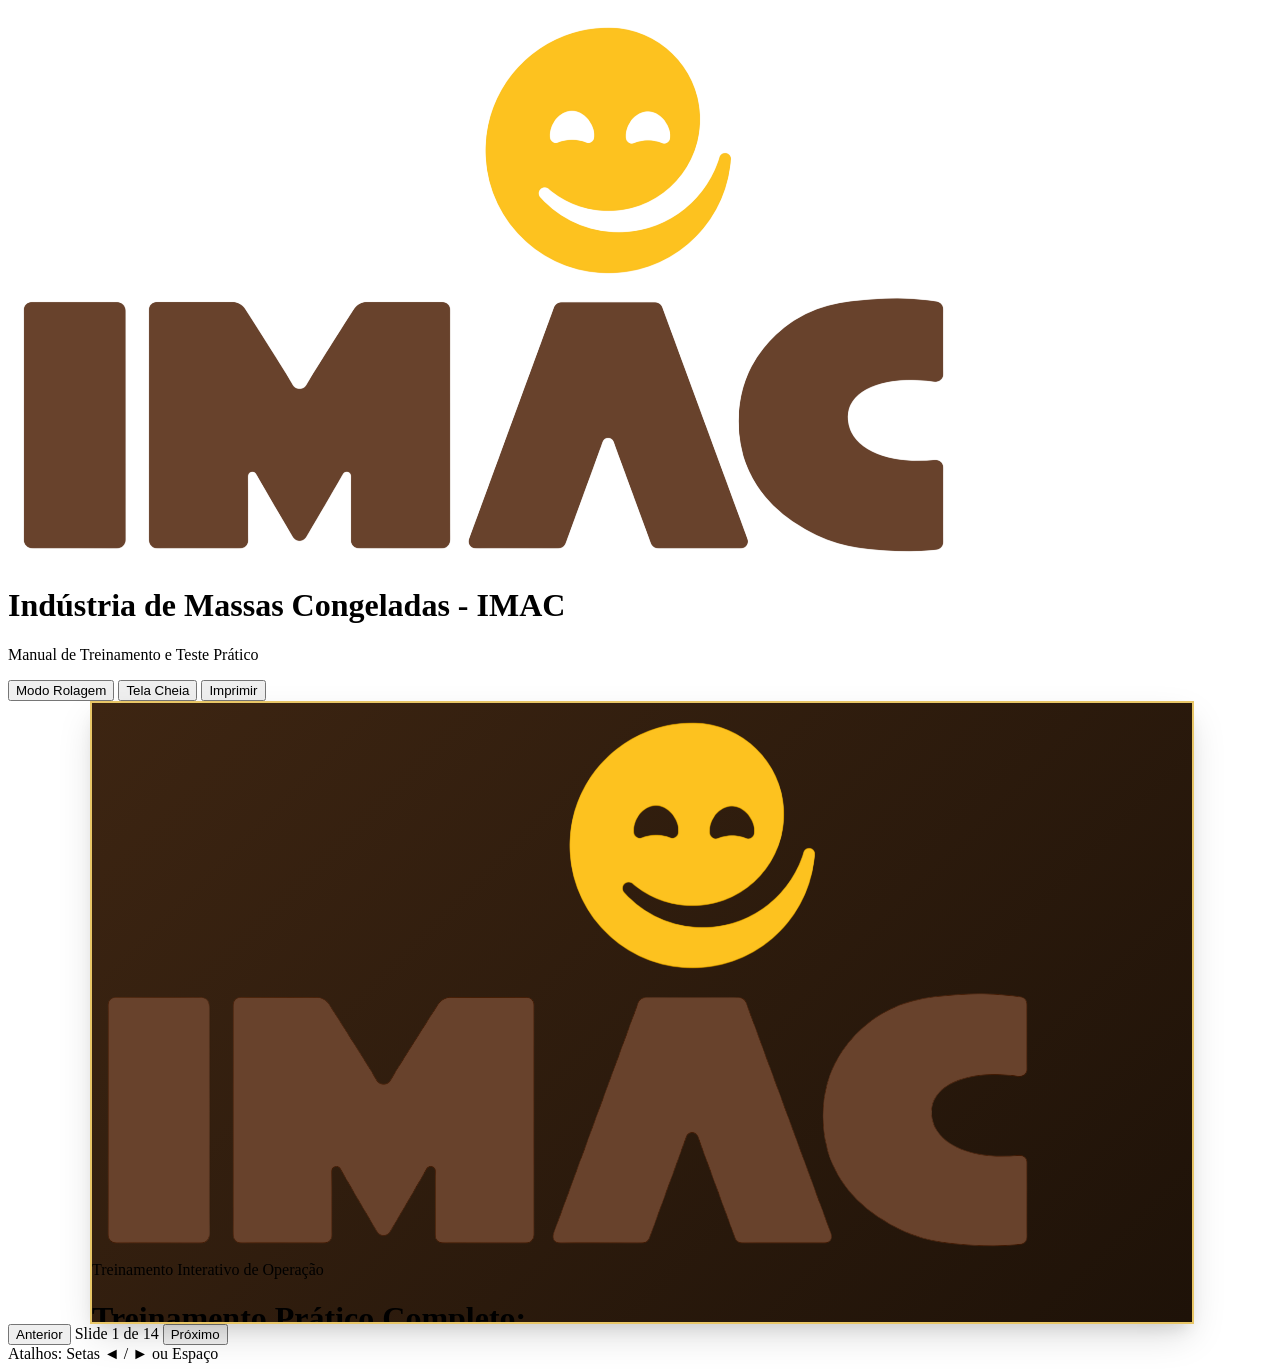
==== index.html @ 205d61b2 "Rename treinamento.html to index.html" ====
<!DOCTYPE html>
<html lang="pt-BR">
<head>
  <meta charset="UTF-8">
  <title>Treinamento do Sistema de Produção - INDÚSTRIA DE MASSAS CONGELADAS</title>
  <!-- Tailwind CSS -->
  <script src="https://cdn.tailwindcss.com"></script>
  <!-- Phosphor Icons -->
  <script src="https://unpkg.com/@phosphor-icons/web"></script>
  <style>
    :root {
      --amarelo: #f5b915;
      --amarelo-claro: #fff3d6;
      --marrom: #6b4423;
      --marrom-claro: #a78355;
    }
    
    @media print {
      body {
        background: white !important;
        color: black !important;
      }
      .no-print {
        display: none !important;
      }
      .slide-page {
        page-break-after: always;
        height: 100vh !important;
        border: none !important;
        box-shadow: none !important;
        margin: 0 !important;
        padding: 1.5rem !important;
        display: flex !important;
      }
    }

    /* Presentation container and slide layout */
    .presentation-container {
      width: 100%;
      max-width: 1100px;
      margin: 0 auto;
      position: relative;
      transition: all 0.3s ease;
    }

    .slide-page {
      width: 100%;
      max-width: 1100px;
      aspect-ratio: 16/9;
      background: white;
      border: 2px solid #e8c667;
      box-shadow: 0 15px 35px -5px rgba(0, 0, 0, 0.15), 0 10px 15px -6px rgba(0, 0, 0, 0.1);
      position: relative;
      overflow: hidden;
      display: flex;
      flex-direction: column;
      justify-content: space-between;
      transition: all 0.2s ease;
    }

    /* Hidden by default in slide mode */
    .slide-mode .slide-page {
      display: none;
    }
    .slide-mode .slide-page.active-slide {
      display: flex;
    }

    /* Fullscreen specifications to fill the entire viewport */
    .presentation-container:fullscreen {
      max-width: 100vw !important;
      width: 100vw !important;
      height: 100vh !important;
      background-color: #111 !important;
      display: flex !important;
      align-items: center !important;
      justify-content: center !important;
    }

    .presentation-container:fullscreen .slide-page {
      max-width: 100vw !important;
      width: 100vw !important;
      height: 100vh !important;
      aspect-ratio: auto !important;
      border: none !important;
      box-shadow: none !important;
      margin: 0 !important;
      padding: 2.5rem !important;
    }

    /* Webkit vendor support for Safari/Chrome */
    .presentation-container:-webkit-full-screen {
      max-width: 100vw !important;
      width: 100vw !important;
      height: 100vh !important;
      background-color: #111 !important;
      display: flex !important;
      align-items: center !important;
      justify-content: center !important;
    }

    .presentation-container:-webkit-full-screen .slide-page {
      max-width: 100vw !important;
      width: 100vw !important;
      height: 100vh !important;
      aspect-ratio: auto !important;
      border: none !important;
      box-shadow: none !important;
      margin: 0 !important;
      padding: 2.5rem !important;
    }

    .legend-indicator {
      display: inline-flex;
      align-items: center;
      justify-content: center;
      width: 22px;
      height: 22px;
      background-color: #dc2626;
      color: white;
      font-weight: 950;
      border-radius: 9999px;
      font-size: 11px;
      box-shadow: 0 2px 4px rgba(0,0,0,0.25);
      border: 1px solid white;
    }
  </style>
</head>
<body class="bg-gray-100 font-sans text-gray-800 pb-24 slide-mode">

  <!-- Print & Presenter Bar (no-print) -->
  <div class="no-print bg-white shadow-md p-4 sticky top-0 z-50 flex justify-between items-center max-w-5xl mx-auto rounded-b-xl mb-6">
    <div class="flex items-center gap-3">
      <img src="logo.png" alt="IMAC Logo" class="h-10">
      <div>
        <h1 class="font-bold text-gray-800">Indústria de Massas Congeladas - IMAC</h1>
        <p class="text-xs text-gray-500">Manual de Treinamento e Teste Prático</p>
      </div>
    </div>
    <div class="flex gap-2">
      <button onclick="toggleModoApresentacao()" id="btn-modo" class="bg-amber-600 hover:bg-amber-700 text-white font-bold py-2 px-4 rounded-lg shadow text-xs flex items-center gap-1.5 transition">
        <i class="ph ph-projector-screen text-lg"></i>
        <span>Modo Rolagem</span>
      </button>
      <button onclick="entrarTelaCheia()" class="bg-stone-800 hover:bg-stone-900 text-white font-bold py-2 px-4 rounded-lg shadow text-xs flex items-center gap-1.5 transition border border-stone-700">
        <i class="ph ph-arrows-out text-lg"></i>
        Tela Cheia
      </button>
      <button onclick="window.print()" class="bg-gray-100 hover:bg-gray-200 text-stone-800 font-bold py-2 px-4 rounded-lg shadow text-xs flex items-center gap-1.5 transition border border-gray-300">
        <i class="ph ph-printer text-lg"></i>
        Imprimir
      </button>
    </div>
  </div>

  <!-- Slides Container -->
  <div class="presentation-container" id="presentation-area">

    <!-- SLIDE 1: CAPA -->
    <div id="slide-1" class="slide-page p-10 bg-stone-900 border-none relative flex flex-col justify-between active-slide" style="background: linear-gradient(135deg, #3d2512 0%, #1e1208 100%);">
      <div class="flex justify-between items-start">
        <img src="logo.png" alt="IMAC Logo" class="h-20 bg-white p-2 rounded-xl">
        <div class="text-right text-amber-500 font-mono text-sm">Treinamento Interativo de Operação</div>
      </div>
      
      <div class="my-auto">
        <div class="h-2 w-24 bg-amber-500 mb-6"></div>
        <h1 class="text-5xl font-black text-white leading-tight">
          Treinamento Prático Completo:<br>
          <span class="text-amber-400">Fluxo Operacional de Produção</span>
        </h1>
        <p class="text-lg text-gray-300 mt-4 max-w-2xl font-light">
          Treinamento operacional com simulação prática de apontamentos, controle de túnel de congelamento helicoidal, fechamento de produção com perdas e pé de massa, acompanhamento de timeline da embaladora e conferência de desvio de rendimento de pesagem nas câmaras frias.
        </p>
      </div>

      <div class="flex justify-between items-center border-t border-stone-800 pt-6">
        <span class="text-gray-400 text-sm">INDÚSTRIA DE MASSAS CONGELADAS - IMAC | JAN GABRIEL - ANALISTA DA QUALIDADE</span>
        <span class="bg-amber-500 text-stone-900 font-bold px-3 py-1 rounded text-xs">SLIDE 1</span>
      </div>
    </div>


    <!-- SLIDE 2: TELA DE LOGIN & PERFIS -->
    <div id="slide-2" class="slide-page p-8">
      <div class="flex justify-between items-center border-b border-gray-200 pb-3 mb-4">
        <div class="flex items-center gap-2">
          <i class="ph ph-shield-check text-2xl text-amber-600"></i>
          <h2 class="font-bold text-xl text-gray-800">Acesso ao Sistema e Perfis Específicos</h2>
        </div>
        <img src="logo.png" alt="Logo" class="h-8">
      </div>

      <div class="grid grid-cols-5 gap-6 items-center my-auto">
        <!-- Simulated Login Screen -->
        <div class="col-span-3 bg-gray-50 p-6 rounded-xl border border-gray-200 relative my-auto shadow-inner">
          <div class="bg-white p-5 rounded-xl border border-gray-200 shadow-md max-w-sm mx-auto space-y-4">
            <div class="text-center border-b pb-2">
              <i class="ph ph-user-circle text-5xl text-amber-600 mb-1"></i>
              <h4 class="font-bold text-stone-800">Acesso ao Sistema IMAC</h4>
            </div>
            
            <div class="grid grid-cols-2 gap-2 text-[11px]">
              <button onclick="selecionarPerfil('Líder', 'Acesso completo de programação, perdas, sobras, pé de massa e observações.')" class="p-2 border rounded hover:border-amber-500 font-bold text-left bg-gray-50">Líder (PCP)</button>
              <button onclick="selecionarPerfil('Produção', 'Masseiros apontam batidas e início/término do túnel helicoidal.')" class="p-2 border rounded hover:border-amber-500 font-bold text-left bg-gray-50">Produção (Masseira)</button>
              <button onclick="selecionarPerfil('Embaladora', 'Acompanha a timeline do túnel helicoidal e identifica lotes das caixas.')" class="p-2 border rounded hover:border-amber-500 font-bold text-left bg-gray-50">Embaladora</button>
              <button onclick="selecionarPerfil('Expedição', 'Registra pesagens individuais de patinhas e valida com PCP.')" class="p-2 border rounded hover:border-amber-500 font-bold text-left bg-gray-50">Expedição</button>
            </div>
            
            <div class="text-xs bg-amber-50 p-3 rounded-lg border border-amber-200">
              <div class="font-bold text-amber-900">Perfil Ativo: <span id="login-perfil-nome">Líder</span></div>
              <div class="text-amber-800 mt-1" id="login-perfil-desc">Acesso completo de programação, perdas, sobras, pé de massa e observações.</div>
            </div>
          </div>
        </div>

        <div class="col-span-2 space-y-4 font-sans">
          <div class="bg-amber-50 border-l-4 border-amber-500 p-4 rounded-r-lg">
            <h4 class="font-bold text-amber-900 text-sm">Controle de Segurança</h4>
            <p class="text-xs text-amber-800 mt-1 leading-relaxed">
              Cada colaborador acessa a sua função correspondente. Lembre-se: o número da OP gerado pelo PCP segue com a produção até a consolidação de estoque.
            </p>
          </div>
        </div>
      </div>

      <div class="flex justify-between items-center border-t border-gray-100 pt-3 mt-4">
        <span class="text-gray-400 text-sm">INDÚSTRIA DE MASSAS CONGELADAS - IMAC | JAN GABRIEL - ANALISTA DA QUALIDADE</span>
        <span class="bg-amber-500 text-stone-900 font-bold px-3 py-1 rounded text-xs">SLIDE 2</span>
      </div>
    </div>


    <!-- SLIDE 3: FLUXOGRAMA DE ETAPAS -->
    <div id="slide-3" class="slide-page p-8">
      <div class="flex justify-between items-center border-b border-gray-200 pb-3 mb-4">
        <div class="flex items-center gap-2">
          <i class="ph ph-git-fork text-2xl text-amber-600"></i>
          <h2 class="font-bold text-xl text-gray-800">Fluxograma de Informações e Etapas de Produção</h2>
        </div>
        <img src="logo.png" alt="Logo" class="h-8">
      </div>
      
      <div class="grid grid-cols-6 gap-2 my-auto text-center items-stretch font-sans">
        <!-- PCP -->
        <div class="bg-gray-50 border border-gray-300 rounded-xl p-2 flex flex-col justify-between shadow-sm">
          <div>
            <div class="text-[9px] font-black text-gray-500 uppercase mb-1">PCP</div>
            <div class="w-8 h-8 bg-gray-200 rounded-full flex items-center justify-center mx-auto text-gray-700 text-lg mb-1">
              <i class="ph ph-desktop"></i>
            </div>
            <div class="font-bold text-xs text-stone-800">1. Criar OPs</div>
          </div>
          <p class="text-[10px] text-stone-500 mt-1 leading-tight">O PCP cria as ordens de produção no Winthor.</p>
        </div>

        <!-- Líder Programação -->
        <div class="bg-amber-50 border border-amber-300 rounded-xl p-2 flex flex-col justify-between shadow-sm">
          <div>
            <div class="text-[9px] font-black text-amber-800 uppercase mb-1">Líder</div>
            <div class="w-8 h-8 bg-amber-100 rounded-full flex items-center justify-center mx-auto text-amber-700 text-lg mb-1">
              <i class="ph ph-notebook"></i>
            </div>
            <div class="font-bold text-xs text-stone-800">2. Programar</div>
          </div>
          <p class="text-[10px] text-stone-600 mt-1 leading-tight">Importa as OPs no tablet e confirma a programação.</p>
        </div>

        <!-- Masseiros -->
        <div class="bg-amber-50 border border-amber-300 rounded-xl p-2 flex flex-col justify-between shadow-sm">
          <div>
            <div class="text-[9px] font-black text-amber-800 uppercase mb-1">Masseiro</div>
            <div class="w-8 h-8 bg-amber-100 rounded-full flex items-center justify-center mx-auto text-amber-700 text-lg mb-1">
              <i class="ph ph-users-three"></i>
            </div>
            <div class="font-bold text-xs text-stone-800">3. Masseira / Túnel</div>
          </div>
          <p class="text-[10px] text-stone-600 mt-1 leading-tight">Lança batidas. Registra entrada/término no túnel de congelamento helicoidal.</p>
        </div>

        <!-- Parada de Emergência & Fechamento Líder -->
        <div class="bg-amber-50 border border-amber-300 rounded-xl p-2 flex flex-col justify-between shadow-sm">
          <div>
            <div class="text-[9px] font-black text-amber-800 uppercase mb-1">Líder</div>
            <div class="w-8 h-8 bg-amber-100 rounded-full flex items-center justify-center mx-auto text-amber-700 text-lg mb-1">
              <i class="ph ph-check-square"></i>
            </div>
            <div class="font-bold text-xs text-stone-800">4. Fechamento</div>
          </div>
          <p class="text-[10px] text-stone-600 mt-1 leading-tight">Registra perdas de produção, sobras, pé de massa e observações.</p>
        </div>

        <!-- Embaladora -->
        <div class="bg-amber-50 border border-amber-300 rounded-xl p-2 flex flex-col justify-between shadow-sm">
          <div>
            <div class="text-[9px] font-black text-amber-800 uppercase mb-1">Embaladora</div>
            <div class="w-8 h-8 bg-amber-100 rounded-full flex items-center justify-center mx-auto text-amber-700 text-lg mb-1">
              <i class="ph ph-package"></i>
            </div>
            <div class="font-bold text-xs text-stone-800">5. Embalar</div>
          </div>
          <p class="text-[10px] text-stone-600 mt-1 leading-tight">Acompanha queda na timeline e empacota caixas em patinhas.</p>
        </div>

        <!-- Expedição -->
        <div class="bg-amber-50 border border-amber-300 rounded-xl p-2 flex flex-col justify-between shadow-sm">
          <div>
            <div class="text-[9px] font-black text-amber-800 uppercase mb-1">Expedição</div>
            <div class="w-8 h-8 bg-amber-100 rounded-full flex items-center justify-center mx-auto text-amber-700 text-lg mb-1">
              <i class="ph ph-scales"></i>
            </div>
            <div class="font-bold text-xs text-stone-800">6. Pesagem</div>
          </div>
          <p class="text-[10px] text-stone-600 mt-1 leading-tight">Registra a lista de pesagens, confere divergência e envia ao estoque.</p>
        </div>
      </div>

      <div class="flex justify-between items-center border-t border-gray-100 pt-3 mt-4">
        <span class="text-gray-400 text-sm">INDÚSTRIA DE MASSAS CONGELADAS - IMAC | JAN GABRIEL - ANALISTA DA QUALIDADE</span>
        <span class="bg-amber-500 text-stone-900 font-bold px-2 py-0.5 rounded text-[10px]">SLIDE 3</span>
      </div>
    </div>


    <!-- SLIDE 4: MASSEIRO - APONTAMENTO -->
    <div id="slide-4" class="slide-page p-8">
      <div class="flex justify-between items-center border-b border-gray-200 pb-3 mb-4">
        <div class="flex items-center gap-2">
          <i class="ph ph-users-three text-2xl text-amber-600"></i>
          <h2 class="font-bold text-xl text-gray-800">Masseiro - Apontamento de Batidas</h2>
        </div>
        <img src="logo.png" alt="Logo" class="h-8">
      </div>

      <div class="grid grid-cols-5 gap-6 items-center my-auto">
        <div class="col-span-3 bg-gray-50 p-6 rounded-xl border border-gray-200 relative my-auto shadow-inner">
          <div class="bg-white p-5 rounded-xl border border-gray-200 shadow-sm space-y-4">
            <div class="flex justify-between items-center">
              <div>
                <span class="font-black text-2xl text-stone-800 font-sans" id="s4-prod-nome">PAO FRANCES</span>
                <div class="text-xs text-gray-400 mt-1">OP: <span id="s4-op-num">63121</span></div>
              </div>
              <span class="bg-amber-50 text-amber-800 text-xs px-3 py-1 rounded-full font-bold">Masseira 1</span>
            </div>
            
            <div class="flex items-center justify-between gap-4">
              <div class="flex-1">
                <div class="font-black text-stone-800 text-3xl">
                  <span id="s4-feitos">3</span> <span class="text-gray-400 text-lg">/ 10 receitas</span>
                </div>
                <div class="w-full bg-gray-200 h-4 rounded-full mt-2 overflow-hidden">
                  <div id="s4-progresso" class="bg-amber-500 h-full transition-all duration-300" style="width: 30%;"></div>
                </div>
              </div>
              
              <div class="flex gap-2">
                <button onclick="ajustarBatida(-1)" class="w-14 h-14 bg-red-50 hover:bg-red-100 text-red-600 border border-red-200 font-black rounded-xl text-xl flex items-center justify-center relative">
                  −1 <span class="absolute -top-3 -right-3 legend-indicator">②</span>
                </button>
                <button onclick="ajustarBatida(1)" class="w-14 h-14 bg-amber-500 hover:bg-amber-600 text-white font-black rounded-xl text-xl flex items-center justify-center relative">
                  +1 <span class="absolute -top-3 -right-3 legend-indicator">①</span>
                </button>
              </div>
            </div>
          </div>
        </div>

        <!-- Legend -->
        <div class="col-span-2 bg-white border border-gray-200 rounded-xl p-4 shadow-sm space-y-3">
          <h4 class="font-black text-sm text-stone-800 uppercase tracking-wide border-b pb-1.5 flex items-center gap-1.5">
            <i class="ph ph-list-numbers text-amber-500"></i> Apontamento de Masseira
          </h4>
          <div class="space-y-2 text-xs">
            <div class="flex gap-2 items-start">
              <span class="legend-indicator flex-shrink-0">①</span>
              <div><b>Lançar Batida (+1):</b> Registra uma receita de pão batida no freezer. Isso atualiza a velocidade média na TV do monitoramento.</div>
            </div>
            <div class="flex gap-2 items-start">
              <span class="legend-indicator flex-shrink-0">②</span>
              <div><b>Desfazer (-1):</b> Use para deduzir uma batida em caso de clique errado.</div>
            </div>
          </div>
        </div>
      </div>

      <div class="flex justify-between items-center border-t border-gray-100 pt-3 mt-4">
        <span class="text-gray-400 text-sm">INDÚSTRIA DE MASSAS CONGELADAS - IMAC | JAN GABRIEL - ANALISTA DA QUALIDADE</span>
        <span class="bg-amber-500 text-stone-900 font-bold px-2 py-0.5 rounded text-[10px]">SLIDE 4</span>
      </div>
    </div>


    <!-- SLIDE 5: MASSEIRO - TÚNEL INÍCIO -->
    <div id="slide-5" class="slide-page p-8">
      <div class="flex justify-between items-center border-b border-gray-200 pb-3 mb-4">
        <div class="flex items-center gap-2">
          <i class="ph ph-wind text-2xl text-amber-600"></i>
          <h2 class="font-bold text-xl text-gray-800">Masseiro - Registrar Entrada no túnel de congelamento helicoidal</h2>
        </div>
        <img src="logo.png" alt="Logo" class="h-8">
      </div>

      <div class="grid grid-cols-5 gap-6 items-center my-auto">
        <div class="col-span-3 bg-gray-50 p-6 rounded-xl border border-gray-200 relative my-auto shadow-inner">
          <div class="bg-white p-5 rounded-xl border border-gray-200 shadow-sm space-y-4">
            <div class="flex justify-between items-center border-b pb-2">
              <span class="font-black text-stone-900 text-lg">PAO FRANCES</span>
              <span class="bg-blue-100 text-blue-800 text-[10px] px-2.5 py-1 rounded font-black tracking-wider uppercase">PRODUÇÃO INICIADA</span>
            </div>

            <div class="grid grid-cols-2 gap-4 text-sm">
              <div>
                <label class="block text-gray-500 font-bold mb-1">Horário de Entrada <span class="legend-indicator">①</span></label>
                <input type="time" id="s5-hora-entrada" onchange="atualizarHoraEntrada(this.value)" class="w-full p-2 border border-amber-400 bg-amber-50 rounded font-bold text-stone-800" value="18:30">
              </div>
              <div>
                <label class="block text-gray-500 font-bold mb-1">Horário de Término</label>
                <input type="text" class="w-full p-2 border rounded bg-gray-100 text-gray-400 font-medium italic" value="Aguardando..." readonly>
              </div>
            </div>

            <button onclick="mostrarNotificacao('Início no túnel registrado!')" class="w-full bg-blue-600 hover:bg-blue-700 text-white font-bold py-3 rounded-lg text-sm transition-colors shadow">
              Registrar Início no Túnel
            </button>
          </div>
        </div>

        <!-- Legend -->
        <div class="col-span-2 bg-white border border-gray-200 rounded-xl p-4 shadow-sm space-y-3">
          <h4 class="font-black text-sm text-stone-800 uppercase tracking-wide border-b pb-1.5 flex items-center gap-1.5">
            <i class="ph ph-wind text-amber-500"></i> Entrada no Túnel
          </h4>
          <div class="space-y-2 text-xs">
            <div class="flex gap-2 items-start">
              <span class="legend-indicator flex-shrink-0">①</span>
              <div><b>Horário de Entrada:</b> O masseiro preenche e lança assim que o pão entra no túnel de congelamento helicoidal. Término fica pendente.</div>
            </div>
          </div>
        </div>
      </div>

      <div class="flex justify-between items-center border-t border-gray-100 pt-3 mt-4">
        <span class="text-gray-400 text-sm">INDÚSTRIA DE MASSAS CONGELADAS - IMAC | JAN GABRIEL - ANALISTA DA QUALIDADE</span>
        <span class="bg-amber-500 text-stone-900 font-bold px-2 py-0.5 rounded text-[10px]">SLIDE 5</span>
      </div>
    </div>


    <!-- SLIDE 6: MASSEIRO - TÚNEL TÉRMINO -->
    <div id="slide-6" class="slide-page p-8">
      <div class="flex justify-between items-center border-b border-gray-200 pb-3 mb-4">
        <div class="flex items-center gap-2">
          <i class="ph ph-wind text-2xl text-amber-600"></i>
          <h2 class="font-bold text-xl text-gray-800">Masseiro - Registrar Término no túnel de congelamento helicoidal</h2>
        </div>
        <img src="logo.png" alt="Logo" class="h-8">
      </div>

      <div class="grid grid-cols-5 gap-6 items-center my-auto">
        <div class="col-span-3 bg-gray-50 p-6 rounded-xl border border-gray-200 relative my-auto shadow-inner">
          <div class="bg-white p-5 rounded-xl border border-gray-200 shadow-sm space-y-4">
            <div class="flex justify-between items-center border-b pb-2">
              <span class="font-black text-stone-900 text-lg">PAO FRANCES</span>
              <span class="bg-green-100 text-green-800 text-[10px] px-2.5 py-1 rounded font-black tracking-wider uppercase">PRODUÇÃO CONCLUÍDA</span>
            </div>

            <div class="grid grid-cols-2 gap-4 text-sm">
              <div class="opacity-60">
                <label class="block text-gray-500 font-bold mb-1">Horário de Entrada</label>
                <input type="time" id="s6-hora-entrada" class="w-full p-2 border rounded bg-gray-100" value="18:30" readonly>
              </div>
              <div>
                <label class="block text-gray-500 font-bold mb-1">Horário de Término <span class="legend-indicator">①</span></label>
                <input type="time" id="s6-hora-termino" onchange="atualizarHoraTermino(this.value)" class="w-full p-2 border border-amber-400 bg-amber-50 rounded font-bold text-stone-800" value="19:05">
              </div>
            </div>

            <button onclick="mostrarNotificacao('Carga finalizada no túnel!')" class="w-full bg-green-600 hover:bg-green-700 text-white font-bold py-3 rounded-lg text-sm transition-colors shadow">
              Confirmar Término no Túnel
            </button>
          </div>
        </div>

        <!-- Legend -->
        <div class="col-span-2 bg-white border border-gray-200 rounded-xl p-4 shadow-sm space-y-3">
          <h4 class="font-black text-sm text-stone-800 uppercase tracking-wide border-b pb-1.5 flex items-center gap-1.5">
            <i class="ph ph-wind text-amber-500"></i> Término de Carga
          </h4>
          <div class="space-y-2 text-xs">
            <div class="flex gap-2 items-start">
              <span class="legend-indicator flex-shrink-0">①</span>
              <div><b>Horário de Término:</b> O masseiro acessa e registra o término de entrada assim que o último pão daquele lote entra no túnel de congelamento helicoidal.</div>
            </div>
          </div>
        </div>
      </div>

      <div class="flex justify-between items-center border-t border-gray-100 pt-3 mt-4">
        <span class="text-gray-400 text-sm">INDÚSTRIA DE MASSAS CONGELADAS - IMAC | JAN GABRIEL - ANALISTA DA QUALIDADE</span>
        <span class="bg-amber-500 text-stone-900 font-bold px-2 py-0.5 rounded text-[10px]">SLIDE 6</span>
      </div>
    </div>


    <!-- SLIDE 7: PARADA DE EMERGÊNCIA -->
    <div id="slide-7" class="slide-page p-8">
      <div class="flex justify-between items-center border-b border-gray-200 pb-3 mb-4">
        <div class="flex items-center gap-2">
          <i class="ph ph-warning-circle text-2xl text-amber-600"></i>
          <h2 class="font-bold text-xl text-gray-800">Controle de Parada de Emergência da Fábrica</h2>
        </div>
        <img src="logo.png" alt="Logo" class="h-8">
      </div>

      <div class="grid grid-cols-5 gap-6 items-center my-auto">
        <div class="col-span-3 bg-gray-50 p-6 rounded-xl border border-gray-200 relative my-auto shadow-inner">
          <div class="bg-white p-5 rounded-xl border border-gray-200 shadow-sm space-y-4">
            <button id="s12-btn-parada" onclick="alternarParadaSlide12()" class="w-full bg-red-100 hover:bg-red-200 text-red-800 border-2 border-red-500 font-black py-4 rounded-xl text-lg flex items-center justify-center gap-2 transition-colors relative">
              🚨 ACIONAR PARADA DE EMERGÊNCIA <span class="absolute -top-3 -right-3 legend-indicator">①</span>
            </button>
            <div class="text-xs p-3 rounded-lg border bg-gray-50 text-gray-600" id="s12-status-parada">
              <b>Status da Linha:</b> Produzindo normalmente.
            </div>
          </div>
        </div>

        <!-- Legend -->
        <div class="col-span-2 bg-white border border-gray-200 rounded-xl p-4 shadow-sm space-y-3">
          <h4 class="font-black text-sm text-stone-800 uppercase tracking-wide border-b pb-1.5 flex items-center gap-1.5">
            <i class="ph ph-warning text-amber-500"></i> Parada de Emergência
          </h4>
          <div class="space-y-2 text-xs">
            <div class="flex gap-2 items-start">
              <span class="legend-indicator flex-shrink-0">①</span>
              <div><b>Apenas pausa o tempo:</b> O acionamento da parada de emergência serve apenas para congelar e pausar o cronômetro do tempo ativo de produção daquele lote no banco de dados.</div>
            </div>
          </div>
        </div>
      </div>

      <div class="flex justify-between items-center border-t border-gray-100 pt-3 mt-4">
        <span class="text-gray-400 text-sm">INDÚSTRIA DE MASSAS CONGELADAS - IMAC | JAN GABRIEL - ANALISTA DA QUALIDADE</span>
        <span class="bg-amber-500 text-stone-900 font-bold px-2 py-0.5 rounded text-[10px]">SLIDE 7</span>
      </div>
    </div>


    <!-- SLIDE 8: LÍDER - FECHAMENTO DE TURNO -->
    <div id="slide-8" class="slide-page p-8">
      <div class="flex justify-between items-center border-b border-gray-200 pb-3 mb-4">
        <div class="flex items-center gap-2">
          <i class="ph ph-check-square-offset text-2xl text-amber-600"></i>
          <h2 class="font-bold text-xl text-gray-800">Fechamento do Líder - Perdas, Pé de Massa e Observações</h2>
        </div>
        <img src="logo.png" alt="Logo" class="h-8">
      </div>

      <div class="grid grid-cols-5 gap-6 items-center my-auto">
        <div class="col-span-3 bg-gray-50 p-4 rounded-xl border border-gray-200 relative my-auto shadow-inner">
          <div class="bg-white p-4 rounded-xl border border-gray-200 shadow-sm space-y-3 text-xs">
            <div class="flex justify-between items-center border-b pb-2">
              <span class="font-black text-stone-800">1. PAO FRANCES</span>
              <span class="text-stone-500 font-bold">Meta: 10 · Feitos: <span id="s8-feitos-val">3</span></span>
            </div>
            
            <div class="space-y-2">
              <div class="flex justify-between items-center bg-gray-50 p-2 rounded border">
                <span>Massa perdida (produção)</span>
                <input type="number" id="s7-perda-prod" onchange="atualizarPerdaProd(this.value)" class="w-20 p-1 border rounded text-right font-black" value="1.50">
              </div>
              
              <div class="flex justify-between items-center bg-gray-50 p-2 rounded border">
                <span>Pé de massa utilizado</span>
                <input type="number" id="s7-pe-massa" onchange="atualizarPeMassa(this.value)" class="w-20 p-1 border rounded text-right font-black" value="5.00">
              </div>

              <!-- Observações Mockup -->
              <div>
                <label class="block text-gray-500 font-bold mb-1">Observações do Turno <span class="legend-indicator">①</span></label>
                <textarea id="s7-obs" onchange="atualizarObs(this.value)" class="w-full p-2 border border-amber-400 bg-amber-50 rounded text-stone-800 font-medium" rows="2" placeholder="Observações de desvio, sobras de massa..."></textarea>
              </div>
            </div>
          </div>
        </div>

        <!-- Legend -->
        <div class="col-span-2 bg-white border border-gray-200 rounded-xl p-4 shadow-sm space-y-3">
          <h4 class="font-black text-sm text-stone-800 uppercase tracking-wide border-b pb-1.5 flex items-center gap-1.5">
            <i class="ph ph-check-square text-amber-500"></i> Consolidação de Turno
          </h4>
          <div class="space-y-2 text-xs">
            <div class="flex gap-2 items-start">
              <span class="legend-indicator flex-shrink-0">①</span>
              <div><b>Observações:</b> Campo de texto livre para o líder apontar eventos anormais ou justificativas sobre desvios de rendimento. A perda da embalagem foi removida pois o fechamento ocorre antes da queda na esteira.</div>
            </div>
          </div>
        </div>
      </div>

      <div class="flex justify-between items-center border-t border-gray-100 pt-3 mt-4">
        <span class="text-gray-400 text-sm">INDÚSTRIA DE MASSAS CONGELADAS - IMAC | JAN GABRIEL - ANALISTA DA QUALIDADE</span>
        <span class="bg-amber-500 text-stone-900 font-bold px-2 py-0.5 rounded text-[10px]">SLIDE 8</span>
      </div>
    </div>


    <!-- SLIDE 9: TELA DA EMBALADORA -->
    <div id="slide-9" class="slide-page p-8">
      <div class="flex justify-between items-center border-b border-gray-200 pb-3 mb-4">
        <div class="flex items-center gap-2">
          <i class="ph ph-package text-2xl text-amber-600"></i>
          <h2 class="font-bold text-xl text-gray-800">Painel Real da Embaladora (Timeline e Quedas)</h2>
        </div>
        <img src="logo.png" alt="Logo" class="h-8">
      </div>

      <div class="grid grid-cols-5 gap-6 items-center my-auto">
        <div class="col-span-3 bg-[#151A22] rounded-3xl p-6 shadow-2xl relative max-h-[360px] overflow-y-auto">
          <h3 class="text-[#F6BE00] font-black text-lg mb-1 flex items-center gap-2 uppercase tracking-wide">
             <i class="ph ph-monitor-play text-xl"></i> Painel do Túnel Helicoidal
          </h3>
          <p class="text-gray-400 text-xs mb-6">Sequência preditiva do que está vindo da masseira e passando pelo túnel.</p>
          
          <div class="relative pl-6 space-y-6">
            <div class="absolute left-0 top-3 bottom-3 w-[2px] bg-gray-700"></div>
            
            <div class="relative">
              <div class="absolute -left-[30px] top-6 w-3 h-3 rounded-full bg-[#F6BE00] shadow-[0_0_10px_#F6BE00]"></div>
              <div class="bg-[#1D2530] rounded-xl p-4 border border-[#F6BE00]">
                 <div class="inline-block px-2.5 py-0.5 rounded font-black text-[9px] mb-2 uppercase bg-[#F6BE00] text-[#151A22]">EMBALANDO AGORA</div>
                 <div class="flex items-center gap-3">
                   <h4 class="text-lg font-black text-white">PAO FRANCES</h4>
                   <div class="bg-black text-[#F6BE00] px-2 py-0.5 rounded font-bold text-xs border border-gray-700">Lote <span id="s9-lote">L-0807</span></div>
                 </div>
                 <div class="flex flex-col gap-1.5 mt-3 text-xs">
                   <div class="inline-flex items-center gap-2 bg-[#151A22] border border-gray-700 rounded-lg px-3 py-1.5 w-max">
                     <i class="ph ph-clock text-[#F6BE00]"></i>
                     <span class="text-gray-300 font-mono">Início: <span id="s9-entrada">18:30</span> — Fim: <span id="s9-termino">19:05</span></span>
                   </div>
                 </div>
              </div>
            </div>
          </div>
        </div>

        <div class="col-span-2 space-y-4 text-xs text-stone-700">
          <div class="bg-amber-50 border-l-4 border-amber-500 p-4 rounded-r-lg">
            <h4 class="font-bold text-amber-900 text-sm">Visualização da Embaladora</h4>
            <p class="text-xs text-amber-800 mt-1 leading-relaxed">
              Painel idêntico ao carregado no terminal da Embalagem.
            </p>
          </div>
        </div>
      </div>

      <div class="flex justify-between items-center border-t border-gray-100 pt-3 mt-4">
        <span class="text-gray-400 text-sm">INDÚSTRIA DE MASSAS CONGELADAS - IMAC | JAN GABRIEL - ANALISTA DA QUALIDADE</span>
        <span class="bg-amber-500 text-stone-900 font-bold px-2 py-0.5 rounded text-[10px]">SLIDE 9</span>
      </div>
    </div>


    <!-- SLIDE 10: EXPEDIÇÃO - FORMULÁRIO DE PESAGEM -->
    <div id="slide-10" class="slide-page p-8">
      <div class="flex justify-between items-center border-b border-gray-200 pb-3 mb-4">
        <div class="flex items-center gap-2">
          <i class="ph ph-scales text-2xl text-amber-600"></i>
          <h2 class="font-bold text-xl text-gray-800">Expedição - Pesagem das Patinhas</h2>
        </div>
        <img src="logo.png" alt="Logo" class="h-8">
      </div>

      <div class="grid grid-cols-5 gap-6 items-center my-auto">
        <div class="col-span-3 bg-gray-50 p-4 rounded-xl border border-gray-200 relative my-auto shadow-inner">
          <div class="bg-white p-4 rounded-xl border border-gray-200 shadow-sm space-y-3 text-xs">
            <div>
              <label class="block text-sm font-bold text-gray-700 mb-1">Responsável pela Pesagem <span class="legend-indicator">①</span></label>
              <input id="s9-nome-op" class="w-full p-2.5 border border-gray-300 rounded-lg" value="João" placeholder="Digite seu nome (Ex: João)">
            </div>

            <div>
              <label class="block text-sm font-bold text-gray-700 mb-1">Produto Programado (Hoje)</label>
              <select class="w-full p-2.5 border border-gray-300 rounded-lg bg-gray-50 font-bold text-stone-800">
                <option value="0">PAO FRANCES (OP 63121)</option>
              </select>
            </div>
            
            <div class="grid grid-cols-2 gap-2">
              <div>
                <label class="block text-sm font-bold text-gray-700 mb-1">Lote Físico</label>
                <input id="s9-lote-op" class="w-full p-2.5 border border-gray-300 rounded-lg" value="L-0807">
              </div>
              <div>
                <label class="block text-sm font-bold text-gray-700 mb-1">Validade</label>
                <input type="date" id="s9-val-op" class="w-full p-2.5 border border-gray-300 rounded-lg" value="2026-09-08">
              </div>
            </div>
            
            <div class="grid grid-cols-3 gap-2 items-center">
              <div class="col-span-2">
                <label class="block text-sm font-bold text-amber-600 mb-1">Peso da Patinha <span class="legend-indicator">②</span></label>
                <button onclick="digitarPesoInterativoS9()" class="w-full p-3 border border-amber-300 bg-amber-50 rounded-lg font-black text-amber-800 text-center text-lg">
                  <span id="s9-peso-op">130.50</span> kg
                </button>
              </div>
              <div>
                <label class="block text-sm font-bold text-gray-700 mb-1">Unidade</label>
                <select class="w-full p-3 border border-gray-300 rounded-lg bg-gray-50 font-bold text-stone-800">
                  <option value="kg">kg</option>
                </select>
              </div>
            </div>
            
            <button onclick="adicionarPatinhaInterativa()" class="w-full bg-amber-600 hover:bg-amber-700 text-white font-bold py-3 rounded-lg shadow-sm transition">
              Adicionar à Conferência
            </button>
          </div>
        </div>

        <!-- Legend -->
        <div class="col-span-2 bg-white border border-gray-200 rounded-xl p-4 shadow-sm space-y-3">
          <h4 class="font-black text-sm text-stone-800 uppercase tracking-wide border-b pb-1.5 flex items-center gap-1.5">
            <i class="ph ph-note text-amber-500"></i> Lançamento de Peso
          </h4>
          <div class="space-y-2 text-xs">
            <div class="flex gap-2 items-start">
              <span class="legend-indicator flex-shrink-0">①</span>
              <div><b>Nome do Operador:</b> Responsável pela pesagem do dia.</div>
            </div>
            <div class="flex gap-2 items-start">
              <span class="legend-indicator flex-shrink-0">②</span>
              <div><b>Digitar Peso:</b> Clique no peso para simular digitar o peso da patinha.</div>
            </div>
          </div>
        </div>
      </div>

      <div class="flex justify-between items-center border-t border-gray-100 pt-3 mt-4">
        <span class="text-gray-400 text-xs">Módulo: Expedição (Pesagem)</span>
        <span class="bg-amber-500 text-stone-900 font-bold px-2 py-0.5 rounded text-[10px]">SLIDE 10</span>
      </div>
    </div>


    <!-- SLIDE 11: EXPEDIÇÃO - CONFERÊNCIA E RENDIMENTO -->
    <div id="slide-11" class="slide-page p-8">
      <div class="flex justify-between items-center border-b border-gray-200 pb-3 mb-4">
        <div class="flex items-center gap-2">
          <i class="ph ph-scales text-2xl text-amber-600"></i>
          <h2 class="font-bold text-xl text-gray-800">Conferência & Divergência de Rendimento</h2>
        </div>
        <img src="logo.png" alt="Logo" class="h-8">
      </div>

      <div class="grid grid-cols-5 gap-6 items-center my-auto">
        <div class="col-span-3 bg-gray-50 p-4 rounded-xl border border-gray-200 relative my-auto shadow-inner">
          <div class="bg-white p-4 rounded-xl border border-gray-200 shadow-sm space-y-3 text-xs">
            <!-- Comparative yield box -->
            <div class="bg-amber-50 p-3 rounded-lg border border-amber-300 grid grid-cols-3 text-center">
              <div>
                <div class="text-[9px] text-amber-800">Teórico Esperado</div>
                <div class="font-black text-stone-900">260.00 kg</div>
              </div>
              <div>
                <div class="text-[9px] text-amber-800">Real na Câmara</div>
                <div class="font-black text-stone-900"><span id="s10-real-camara">258.70</span> kg</div>
              </div>
              <div>
                <div class="text-[9px] text-amber-800">Divergência (Desvio)</div>
                <div class="font-black text-red-600" id="s10-divergencia">-0.50%</div>
              </div>
            </div>

            <!-- List of weighed patinhas -->
            <div class="border rounded-lg max-h-24 overflow-y-auto divide-y" id="s10-lista-patinhas">
              <!-- Rendered via JS -->
            </div>

            <button onclick="confirmarEntradaEstoque()" class="w-full bg-green-600 hover:bg-green-700 text-white font-bold py-2.5 rounded-lg text-xs transition-colors shadow">
              Confirmar Entrada na Câmara <span class="legend-indicator">①</span>
            </button>
          </div>
        </div>

        <!-- Legend -->
        <div class="col-span-2 bg-white border border-gray-200 rounded-xl p-4 shadow-sm space-y-3">
          <h4 class="font-black text-sm text-stone-800 uppercase tracking-wide border-b pb-1.5 flex items-center gap-1.5">
            <i class="ph ph-presentation text-amber-500"></i> Desvio de Rendimento
          </h4>
          <div class="space-y-2 text-xs">
            <div class="flex gap-2 items-start">
              <span class="legend-indicator flex-shrink-0">①</span>
              <div><b>Confirmar entrada:</b> Ao finalizar, a expedição confirma o envio. Os pesos das patinhas são somados e alimentam o Estoque de Produto Acabado.</div>
            </div>
          </div>
        </div>
      </div>

      <div class="flex justify-between items-center border-t border-gray-100 pt-3 mt-4">
        <span class="text-gray-400 text-sm">INDÚSTRIA DE MASSAS CONGELADAS - IMAC | JAN GABRIEL - ANALISTA DA QUALIDADE</span>
        <span class="bg-amber-500 text-stone-900 font-bold px-2 py-0.5 rounded text-[10px]">SLIDE 11</span>
      </div>
    </div>


    <!-- SLIDE 12: EXPEDIÇÃO - VISUALIZAÇÃO DO ESTOQUE -->
    <div id="slide-12" class="slide-page p-8">
      <div class="flex justify-between items-center border-b border-gray-200 pb-3 mb-4">
        <div class="flex items-center gap-2">
          <i class="ph ph-package text-2xl text-amber-600"></i>
          <h2 class="font-bold text-xl text-gray-800">Visualização de Estoque de Produto Acabado</h2>
        </div>
        <img src="logo.png" alt="Logo" class="h-8">
      </div>

      <div class="grid grid-cols-5 gap-6 items-center my-auto">
        <!-- Simulated Finished Stock Grid -->
        <div class="col-span-3 bg-gray-50 p-4 rounded-xl border border-gray-200 relative my-auto shadow-inner">
          <!-- Search bar -->
          <div class="relative mb-3">
            <i class="ph ph-magnifying-glass absolute left-3 top-2.5 text-gray-400"></i>
            <input onkeyup="filtrarEstoqueSlide11(this.value)" class="w-full pl-9 pr-3 py-2 border border-gray-300 rounded-lg text-xs" placeholder="Buscar por produto acabado...">
          </div>

          <div id="s11-estoque-lista" class="space-y-2 max-h-36 overflow-y-auto text-xs">
            <!-- Dynamically updated -->
          </div>

          <!-- Simulated Modal details -->
          <div id="s11-modal" class="absolute inset-0 bg-black/40 rounded-xl flex items-center justify-center p-3 hidden">
            <div class="bg-white rounded-lg p-3 w-full shadow-lg border">
              <div class="flex justify-between border-b pb-1.5 mb-1.5 text-xs">
                <span id="s11-modal-titulo" class="font-bold">Lotes</span>
                <span onclick="fecharModalEstoque()" class="text-red-500 font-bold cursor-pointer">✕</span>
              </div>
              <div class="text-[10px] space-y-1">
                <div class="flex justify-between py-0.5">
                  <span id="s11-modal-lote" class="font-mono">L-0807</span>
                  <span id="s11-modal-val">08/09/2026</span>
                  <span class="font-bold" id="s11-modal-qtd">258.70 kg</span>
                </div>
              </div>
            </div>
          </div>
        </div>

        <div class="col-span-2 space-y-4">
          <div class="bg-amber-50 border-l-4 border-amber-500 p-4 rounded-r-lg">
            <h4 class="font-bold text-amber-900 text-sm">Painel do Estoque Físico</h4>
            <p class="text-xs text-amber-800 mt-1 leading-relaxed">
              Aqui se visualiza as entradas consolidadas por lote de produto acabado.
            </p>
          </div>
        </div>
      </div>

      <div class="flex justify-between items-center border-t border-gray-100 pt-3 mt-4">
        <span class="text-gray-400 text-sm">INDÚSTRIA DE MASSAS CONGELADAS - IMAC | JAN GABRIEL - ANALISTA DA QUALIDADE</span>
        <span class="bg-amber-500 text-stone-900 font-bold px-2 py-0.5 rounded text-[10px]">SLIDE 12</span>
      </div>
    </div>


        <!-- SLIDE 13: PAINEL DA TV DO MONITORAMENTO -->
    <div id="slide-13" class="slide-page p-8">
      <div class="flex justify-between items-center border-b border-gray-200 pb-3 mb-4">
        <div class="flex items-center gap-2">
          <i class="ph ph-television text-2xl text-amber-600"></i>
          <h2 class="font-bold text-xl text-gray-800">Painel da TV - Monitoramento Industrial</h2>
        </div>
        <img src="logo.png" alt="Logo" class="h-8">
      </div>

      <div class="grid grid-cols-5 gap-6 items-center my-auto">
        <!-- Simulated TV Screen -->
        <div class="col-span-3 bg-stone-950 text-white p-4 rounded-xl border-4 border-stone-800 shadow-2xl relative my-auto">
          <div class="flex justify-between items-center border-b border-stone-800 pb-2 mb-2 text-xs">
            <span class="font-black text-amber-400 tracking-wider">IMAC MONITOR DA FÁBRICA</span>
            <span class="text-green-500 font-bold animate-pulse">● TRANSMITINDO AO VIVO</span>
          </div>
          
          <div class="grid grid-cols-4 gap-2 mb-3 text-center text-[10px]">
            <div class="bg-stone-900 p-1.5 rounded border border-stone-800">
              <div class="text-[8px] text-stone-400">Batidas Hoje</div>
              <div class="font-black text-amber-400"><span id="s13-batidas">3</span> / 10</div>
            </div>
            <div class="bg-stone-900 p-1.5 rounded border border-stone-800">
              <div class="text-[8px] text-stone-400">Velocidade Média</div>
              <div class="font-black text-amber-400">7.2 min</div>
            </div>
            <div class="bg-stone-900 p-1.5 rounded border border-stone-800">
              <div class="text-[8px] text-stone-400">Última Batida</div>
              <div class="font-black text-amber-400">Há 04:12</div>
            </div>
            <div class="bg-stone-900 p-1.5 rounded border border-stone-800">
              <div class="text-[8px] text-stone-400">Fila do Túnel</div>
              <div class="font-black text-blue-400">1 OP</div>
            </div>
          </div>

          <div class="bg-stone-900 p-3 rounded-lg border border-stone-800 space-y-2 text-[10px]">
            <div class="flex justify-between items-center bg-stone-800 p-2 rounded">
              <div>
                <div class="font-bold text-amber-300 text-xs">PAO FRANCES</div>
                <div class="text-[8px] text-stone-500">Masseira 1 · OP 63121</div>
              </div>
              <div class="text-right">
                <span class="font-bold text-white">Batidas: <span id="s13-batidas-ativo">3</span>/10</span>
                <div class="text-amber-500 font-bold text-[8px]">Queda Estimada: <span id="s13-queda">19:05</span></div>
              </div>
            </div>
          </div>
        </div>

        <div class="col-span-2 space-y-4 text-xs">
          <div class="bg-amber-50 border-l-4 border-amber-500 p-4 rounded-r-lg">
            <h4 class="font-bold text-amber-900 text-sm">Visibilidade Total</h4>
            <p class="text-xs text-amber-800 mt-1 leading-relaxed">
              A TV exibe dinamicamente o progresso das batidas, a velocidade média de produção e o lote atual conforme os operadores atualizam as suas telas.
            </p>
          </div>
        </div>
      </div>

      <div class="flex justify-between items-center border-t border-gray-100 pt-3 mt-4">
        <span class="text-gray-400 text-sm">INDÚSTRIA DE MASSAS CONGELADAS - IMAC | JAN GABRIEL - ANALISTA DA QUALIDADE</span>
        <span class="bg-amber-500 text-stone-900 font-bold px-2 py-0.5 rounded text-[10px]">SLIDE 13</span>
      </div>
    </div>

    <!-- SLIDE 14: QR CODE & ENCERRAMENTO -->
    <div id="slide-14" class="slide-page p-10 bg-gradient-to-br from-white to-amber-50/20 relative flex flex-col justify-between">
      <!-- Header inside slide 14 -->
      <div class="flex justify-between items-center border-b border-gray-250 pb-3 mb-4 w-full">
        <div class="flex items-center gap-2">
          <i class="ph ph-rocket-launch text-2xl text-amber-600"></i>
          <h2 class="font-bold text-xl text-gray-800">O Futuro Começa Agora</h2>
        </div>
        <img src="logo.png" alt="Logo" class="h-8">
      </div>

      <div class="grid grid-cols-5 gap-8 items-center my-auto w-full">
        <!-- Left: QR Code -->
        <div class="col-span-2 flex flex-col items-center justify-center space-y-4">
          <h3 class="font-black text-lg text-stone-800 uppercase tracking-wide text-center">Acesse o Sistema</h3>
          <!-- Logo layout wrapper for QR code -->
          <div class="relative inline-block bg-white p-3 rounded-2xl border-4 border-[#e8c667] shadow-xl">
            <img src="https://api.qrserver.com/v1/create-qr-code/?size=400x400&amp;data=https://jangabrielsg-bit.github.io/teste/&amp;ecc=H&amp;color=6b4423&amp;bgcolor=ffffff" alt="QR Code App" class="h-60 w-60 rounded-lg">
            <div class="absolute inset-0 flex items-center justify-center pointer-events-none">
              <img src="logo.png" alt="Logo" class="h-10 bg-white p-0.5 rounded-lg shadow border border-gray-100">
            </div>
          </div>
          <p class="text-[10px] text-gray-500 font-bold text-center leading-tight">Escaneie o código para acessar a tela inicial do aplicativo no seu celular.</p>
        </div>

        <!-- Right: Motivational Message -->
        <div class="col-span-3 bg-gradient-to-br from-[#3d2512] to-[#1e1208] text-white p-8 rounded-2xl shadow-xl border border-amber-500/20 space-y-6 relative overflow-hidden flex flex-col justify-center min-h-[280px]">
          <!-- Decorative subtle ambient glow -->
          <div class="absolute -right-10 -top-10 w-28 h-28 bg-amber-500/10 rounded-full blur-2xl"></div>
          
          <div class="space-y-2">
            <div class="h-1 w-12 bg-amber-500 mb-2"></div>
            <h3 class="font-black text-2xl text-amber-400 leading-tight uppercase tracking-wide">
              Indústria 4.0
            </h3>
          </div>
          
          <div class="space-y-4 text-gray-200">
            <p class="text-base font-medium leading-relaxed">
              A tecnologia conecta nossos processos, melhorando a produtividade e gestão visual mas é o trabalho de cada um que garante a qualidade de nossos produtos e a satisfação de nossos clientes.
            </p>
            <p class="text-lg font-black text-amber-300 font-sans tracking-wide uppercase">
              O futuro da produção IMAC começa agora.
            </p>
          </div>
        </div>
      </div>

      <div class="flex justify-between items-center border-t border-gray-150 pt-3 mt-4 w-full">
        <span class="text-gray-400 text-xs font-bold uppercase">INDÚSTRIA DE MASSAS CONGELADAS - IMAC | Jan Gabriel - ANALISTA DA QUALIDADE</span>
        <span class="bg-amber-500 text-stone-900 font-bold px-2 py-0.5 rounded text-xs">SLIDE 14</span>
      </div>
    </div>
  </div>

  <!-- Presentation Control Bar (no-print) -->
  <div class="no-print fixed bottom-0 left-0 right-0 bg-white border-t border-gray-200 p-4 flex justify-between items-center z-50 shadow-[0_-5px_15px_rgba(0,0,0,0.05)]">
    <div class="flex items-center gap-2">
      <button onclick="mudarSlide(-1)" class="bg-[#6b4423] hover:bg-[#a78355] text-white p-2 rounded-lg font-bold transition flex items-center gap-1">
        <i class="ph ph-caret-left-bold"></i> Anterior
      </button>
      <span class="text-sm font-bold text-stone-800" id="indicador-slide">Slide 1 de 14</span>
      <button onclick="mudarSlide(1)" class="bg-[#6b4423] hover:bg-[#a78355] text-white p-2 rounded-lg font-bold transition flex items-center gap-1">
        Próximo <i class="ph ph-caret-right-bold"></i>
      </button>
    </div>
    <div class="text-xs text-gray-500 font-medium flex items-center gap-4">
      <span>Atalhos: <span class="bg-gray-100 px-1 py-0.5 rounded font-mono font-bold">Setas ◄ / ►</span> ou <span class="bg-gray-100 px-1 py-0.5 rounded font-mono font-bold">Espaço</span></span>
    </div>
  </div>

  <!-- Interactivity Shared Script -->
  <script>
    // Global simulation state
    const sim = {
      produto: "PAO FRANCES",
      op: "63121",
      metaLotes: 10,
      batidas: 3,
      horaEntrada: "18:30",
      horaTermino: "19:05",
      lote: "L-0807",
      validade: "2026-09-08",
      patinhas: [
        { id: 1, operador: "João", peso: 130.50, lote: "L-0807", validade: "2026-09-08" },
        { id: 2, operador: "João", peso: 128.20, lote: "L-0807", validade: "2026-09-08" }
      ],
      massaPerdidaProd: 1.5,
      peDeMassa: 5.0,
      observacoes: "",
      paradaAtiva: false,
      estoqueConfirmado: false
    };

    let slideAtual = 1;
    const totalSlides = 14;

    function mudarSlide(delta) {
      if (!document.body.classList.contains('slide-mode')) return;
      
      const slides = document.querySelectorAll('.slide-page');
      slides[slideAtual - 1].classList.remove('active-slide');
      
      slideAtual += delta;
      if (slideAtual < 1) slideAtual = 1;
      if (slideAtual > totalSlides) slideAtual = totalSlides;
      
      slides[slideAtual - 1].classList.add('active-slide');
      document.getElementById('indicador-slide').innerText = `Slide ${slideAtual} de ${totalSlides}`;
    }

    function toggleModoApresentacao() {
      const isSlide = document.body.classList.contains('slide-mode');
      const btn = document.getElementById('btn-modo');
      
      if (isSlide) {
        document.body.classList.remove('slide-mode');
        btn.querySelector('span').innerText = "Modo Apresentação";
        document.querySelectorAll('.slide-page').forEach(el => el.classList.add('active-slide'));
      } else {
        document.body.classList.add('slide-mode');
        btn.querySelector('span').innerText = "Modo Rolagem";
        document.querySelectorAll('.slide-page').forEach((el, idx) => {
          if (idx === slideAtual - 1) el.classList.add('active-slide');
          else el.classList.remove('active-slide');
        });
      }
    }

    function entrarTelaCheia() {
      const elem = document.getElementById("presentation-area");
      if (elem.requestFullscreen) {
        elem.requestFullscreen();
      } else if (elem.webkitRequestFullscreen) { /* Safari */
        elem.webkitRequestFullscreen();
      } else if (elem.msRequestFullscreen) { /* IE11 */
        elem.msRequestFullscreen();
      }
    }

    // Keyboard navigation listener
    document.addEventListener('keydown', (e) => {
      if (!document.body.classList.contains('slide-mode')) return;
      if (e.key === 'ArrowRight' || e.key === ' ' || e.key === 'PageDown') {
        e.preventDefault();
        mudarSlide(1);
      } else if (e.key === 'ArrowLeft' || e.key === 'PageUp') {
        e.preventDefault();
        mudarSlide(-1);
      }
    });

    function atualizarTudo() {
      // Slide 4: Masseiro
      document.getElementById('s4-feitos').innerText = sim.batidas;
      document.getElementById('s4-progresso').style.width = (sim.batidas * 10) + '%';
      
      // Slide 5 & 6: Túnel
      document.getElementById('s5-hora-entrada').value = sim.horaEntrada;
      document.getElementById('s6-hora-entrada').value = sim.horaEntrada;
      document.getElementById('s6-hora-termino').value = sim.horaTermino;
      
      // Slide 7: Parada e status
      const btnP = document.getElementById('s12-btn-parada');
      const statusP = document.getElementById('s12-status-parada');
      if (sim.paradaAtiva) {
        btnP.className = "w-full bg-red-600 hover:bg-red-700 text-white font-black py-4 rounded-xl text-lg transition-colors flex items-center justify-center gap-2 animate-pulse relative";
        btnP.innerHTML = "🚨 RETOMAR PRODUÇÃO (Desligar Parada) <span class='absolute -top-3 -right-3 legend-indicator'>①</span>";
        statusP.innerHTML = "<b>Status da Linha:</b> Parada de emergência ativa! Cronômetro de tempo de produção pausado...";
      } else {
        btnP.className = "w-full bg-red-100 hover:bg-red-200 text-red-800 border-2 border-red-500 font-black py-4 rounded-xl text-lg transition-colors flex items-center justify-center gap-2 relative";
        btnP.innerHTML = "🚨 ACIONAR PARADA DE EMERGÊNCIA <span class='absolute -top-3 -right-3 legend-indicator'>①</span>";
        statusP.innerHTML = "<b>Status da Linha:</b> Produzindo normalmente.";
      }

      // Slide 8: Fechamento
      document.getElementById('s8-feitos-val').innerText = sim.batidas;
      document.getElementById('s7-obs').value = sim.observacoes;
      
      // Slide 9: Embaladora
      document.getElementById('s9-lote').innerText = sim.lote;
      document.getElementById('s9-entrada').innerText = sim.horaEntrada;
      document.getElementById('s9-termino').innerText = sim.horaTermino;
      
      // Slide 11: Conferência
      const totalReal = sim.patinhas.reduce((acc, p) => acc + p.peso, 0);
      document.getElementById('s10-real-camara').innerText = totalReal.toFixed(2);
      const teorico = 260.00;
      const div = teorico > 0 ? ((totalReal - teorico) / teorico * 100) : 0;
      const divEl = document.getElementById('s10-divergencia');
      divEl.innerText = (div >= 0 ? '+' : '') + div.toFixed(2) + '%';
      divEl.className = div < 0 ? 'font-black text-red-600' : 'font-black text-green-600';
      
      // Render list of patinhas
      const listaEl = document.getElementById('s10-lista-patinhas');
      listaEl.innerHTML = '';
      sim.patinhas.forEach(p => {
        listaEl.innerHTML += `
          <div class="p-2 flex justify-between">
            <span>Patinha #${p.id} (${sim.produto}) - ${p.lote} (${p.operador})</span>
            <span class="font-bold">${p.peso.toFixed(2)} kg</span>
          </div>
        `;
      });
      
      // Slide 12: Estoque
      const estoqueEl = document.getElementById('s11-estoque-lista');
      estoqueEl.innerHTML = '';
      if(sim.estoqueConfirmado) {
        estoqueEl.innerHTML = `
          <div onclick="abrirModalEstoque('${sim.produto} (CONGELADO)', '${totalReal.toFixed(2)} kg')" class="bg-white p-3 rounded-lg border hover:bg-gray-50 cursor-pointer flex justify-between items-center shadow-sm">
            <span class="font-bold text-stone-800">${sim.produto} (CONGELADO)</span>
            <div class="flex items-center gap-2">
              <span class="bg-amber-100 text-amber-800 px-2 py-0.5 rounded-full font-black">${totalReal.toFixed(2)} kg</span>
              <i class="ph ph-list-magnifying-glass text-gray-400"></i>
            </div>
          </div>
        `;
      } else {
        estoqueEl.innerHTML = `<div class="text-center text-gray-400 py-4">Nenhum estoque consolidado hoje. Confirme a entrada no Slide 11 para atualizar!</div>`;
      }
      
      // Slide 13: TV
      document.getElementById('s13-batidas').innerText = sim.batidas;
      document.getElementById('s13-batidas-ativo').innerText = sim.batidas;
      document.getElementById('s13-queda').innerText = sim.horaTermino || 'Pendente';
    }

    // Interactions
    function selecionarPerfil(nome, desc) {
      document.getElementById('login-perfil-nome').innerText = nome;
      document.getElementById('login-perfil-desc').innerText = desc;
    }
    
    function atualizarHoraEntrada(val) {
      sim.horaEntrada = val;
      atualizarTudo();
    }
    
    function atualizarHoraTermino(val) {
      sim.horaTermino = val;
      atualizarTudo();
    }
    
    function atualizarObs(val) {
      sim.observacoes = val;
      atualizarTudo();
    }
    
    function ajustarBatida(val) {
      sim.batidas = Math.max(0, Math.min(sim.metaLotes, sim.batidas + val));
      atualizarTudo();
    }

    // Custom toast notification system to prevent exiting fullscreen
    function mostrarNotificacao(msg, tipo = 'success') {
      let container = document.getElementById('notificacao-container');
      if (!container) {
        container = document.createElement('div');
        container.id = 'notificacao-container';
        container.className = 'fixed top-6 right-6 z-[9999] flex flex-col gap-2 pointer-events-none';
        document.getElementById('presentation-area').appendChild(container);
      }
      
      const toast = document.createElement('div');
      toast.className = 'bg-stone-900 text-white px-4 py-3 rounded-xl shadow-lg border border-amber-500/30 flex items-center gap-2 transform translate-y-2 opacity-0 transition-all duration-300 pointer-events-auto max-w-sm';
      
      let icon = '<i class="ph ph-check-circle text-amber-500 text-xl flex-shrink-0"></i>';
      if (tipo === 'error') {
        icon = '<i class="ph ph-warning-circle text-red-500 text-xl flex-shrink-0"></i>';
      }
      
      toast.innerHTML = `
        ${icon}
        <div class="text-xs font-bold font-sans text-white">${msg}</div>
      `;
      
      container.appendChild(toast);
      
      setTimeout(() => {
        toast.classList.remove('translate-y-2', 'opacity-0');
        toast.classList.add('translate-y-0', 'opacity-100');
      }, 10);
      
      setTimeout(() => {
        toast.classList.remove('translate-y-0', 'opacity-100');
        toast.classList.add('translate-y-2', 'opacity-0');
        setTimeout(() => toast.remove(), 300);
      }, 3000);
    }

    function digitarPesoInterativoS9() {
      let modal = document.getElementById('custom-prompt-modal');
      if (!modal) {
        modal = document.createElement('div');
        modal.id = 'custom-prompt-modal';
        modal.className = 'fixed inset-0 bg-black/60 z-[9999] flex items-center justify-center p-4 font-sans';
        modal.innerHTML = `
          <div class="bg-white rounded-2xl p-6 w-full max-w-xs border border-amber-500 shadow-2xl space-y-4">
            <h4 class="font-black text-stone-800 text-sm">Digitar Peso da Patinha</h4>
            <p class="text-xs text-gray-500">Insira o peso líquido em kg:</p>
            <input type="number" step="0.01" id="custom-prompt-input" value="130.50" class="w-full p-2.5 border border-amber-300 rounded-lg text-center font-black text-lg bg-amber-50 text-amber-900">
            <div class="flex gap-2">
              <button onclick="fecharPromptPeso(false)" class="flex-1 bg-gray-100 hover:bg-gray-200 text-stone-700 font-bold py-2 rounded-lg text-xs transition">Cancelar</button>
              <button onclick="fecharPromptPeso(true)" class="flex-1 bg-amber-500 hover:bg-amber-600 text-white font-bold py-2 rounded-lg text-xs transition">Confirmar</button>
            </div>
          </div>
        `;
        document.getElementById('presentation-area').appendChild(modal);
      }
      const curPeso = document.getElementById('s9-peso-op').innerText;
      document.getElementById('custom-prompt-input').value = curPeso;
      modal.classList.remove('hidden');
      setTimeout(() => {
        const input = document.getElementById('custom-prompt-input');
        input.focus();
        input.select();
      }, 50);
    }

    function fecharPromptPeso(confirmar) {
      const modal = document.getElementById('custom-prompt-modal');
      if (modal) {
        if (confirmar) {
          const v = document.getElementById('custom-prompt-input').value;
          if (v && !isNaN(v)) {
            document.getElementById('s9-peso-op').innerText = parseFloat(v).toFixed(2);
            mostrarNotificacao('Peso atualizado!');
          } else {
            mostrarNotificacao('Peso inválido!', 'error');
          }
        }
        modal.classList.add('hidden');
      }
    }
    
    function adicionarPatinhaInterativa() {
      const op = document.getElementById('s9-nome-op').value;
      const lote = document.getElementById('s9-lote-op').value;
      const peso = parseFloat(document.getElementById('s9-peso-op').innerText);
      if(!op) { mostrarNotificacao("Insira o nome do operador!", "error"); return; }
      
      sim.patinhas.push({
        id: sim.patinhas.length + 1,
        operador: op,
        peso: peso,
        lote: lote,
        validade: document.getElementById('s9-val-op').value
      });
      mostrarNotificacao("Patinha adicionada para conferência!");
      atualizarTudo();
    }
    
    function confirmarEntradaEstoque() {
      sim.estoqueConfirmado = true;
      mostrarNotificacao("Sucesso! Pesos consolidados no Estoque.");
      atualizarTudo();
    }

    function abrirModalEstoque(nome, qtd) {
      document.getElementById('s11-modal-titulo').innerText = nome;
      document.getElementById('s11-modal-qtd').innerText = qtd;
      document.getElementById('s11-modal-lote').innerText = sim.lote;
      document.getElementById('s11-modal-val').innerText = sim.validade;
      document.getElementById('s11-modal').classList.remove('hidden');
    }
    
    function fecharModalEstoque() {
      document.getElementById('s11-modal').classList.add('hidden');
    }

    function alternarParadaSlide12() {
      sim.paradaAtiva = !sim.paradaAtiva;
      atualizarTudo();
    }
  </script>

</body>
</html>
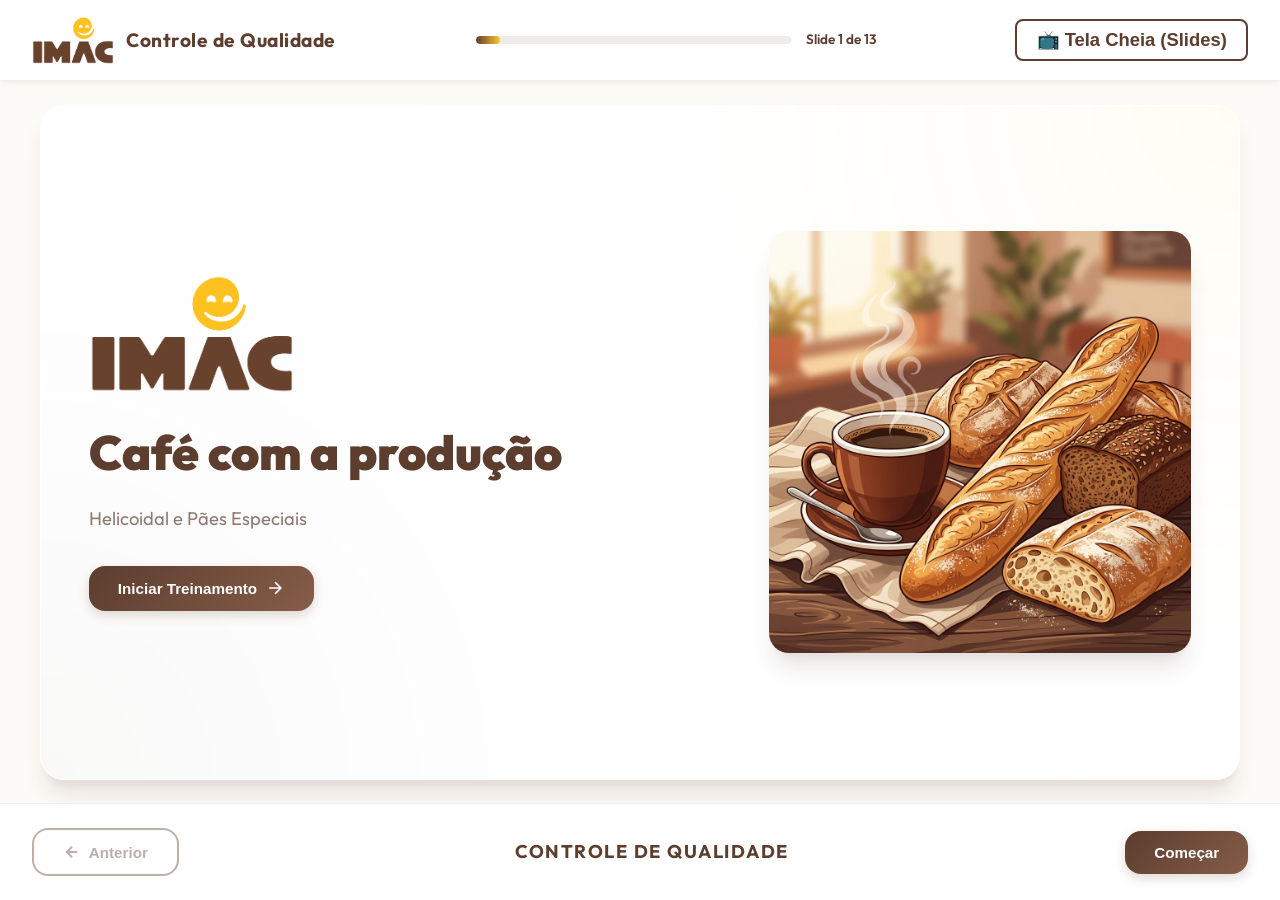
==== commit b449c61e: "Add files via upload" ====
--- a/index.html
+++ b/index.html
@@ -1,1309 +1,539 @@
-<!DOCTYPE html>
-<html lang="pt-BR">
-<head>
-  <meta charset="UTF-8">
-  <title>Treinamento do Sistema de Produção - INDÚSTRIA DE MASSAS CONGELADAS</title>
-  <!-- Tailwind CSS -->
-  <script src="https://cdn.tailwindcss.com"></script>
-  <!-- Phosphor Icons -->
-  <script src="https://unpkg.com/@phosphor-icons/web"></script>
-  <style>
-    :root {
-      --amarelo: #f5b915;
-      --amarelo-claro: #fff3d6;
-      --marrom: #6b4423;
-      --marrom-claro: #a78355;
-    }
-    
-    @media print {
-      body {
-        background: white !important;
-        color: black !important;
-      }
-      .no-print {
-        display: none !important;
-      }
-      .slide-page {
-        page-break-after: always;
-        height: 100vh !important;
-        border: none !important;
-        box-shadow: none !important;
-        margin: 0 !important;
-        padding: 1.5rem !important;
-        display: flex !important;
-      }
-    }
-
-    /* Presentation container and slide layout */
-    .presentation-container {
-      width: 100%;
-      max-width: 1100px;
-      margin: 0 auto;
-      position: relative;
-      transition: all 0.3s ease;
-    }
-
-    .slide-page {
-      width: 100%;
-      max-width: 1100px;
-      aspect-ratio: 16/9;
-      background: white;
-      border: 2px solid #e8c667;
-      box-shadow: 0 15px 35px -5px rgba(0, 0, 0, 0.15), 0 10px 15px -6px rgba(0, 0, 0, 0.1);
-      position: relative;
-      overflow: hidden;
-      display: flex;
-      flex-direction: column;
-      justify-content: space-between;
-      transition: all 0.2s ease;
-    }
-
-    /* Hidden by default in slide mode */
-    .slide-mode .slide-page {
-      display: none;
-    }
-    .slide-mode .slide-page.active-slide {
-      display: flex;
-    }
-
-    /* Fullscreen specifications to fill the entire viewport */
-    .presentation-container:fullscreen {
-      max-width: 100vw !important;
-      width: 100vw !important;
-      height: 100vh !important;
-      background-color: #111 !important;
-      display: flex !important;
-      align-items: center !important;
-      justify-content: center !important;
-    }
-
-    .presentation-container:fullscreen .slide-page {
-      max-width: 100vw !important;
-      width: 100vw !important;
-      height: 100vh !important;
-      aspect-ratio: auto !important;
-      border: none !important;
-      box-shadow: none !important;
-      margin: 0 !important;
-      padding: 2.5rem !important;
-    }
-
-    /* Webkit vendor support for Safari/Chrome */
-    .presentation-container:-webkit-full-screen {
-      max-width: 100vw !important;
-      width: 100vw !important;
-      height: 100vh !important;
-      background-color: #111 !important;
-      display: flex !important;
-      align-items: center !important;
-      justify-content: center !important;
-    }
-
-    .presentation-container:-webkit-full-screen .slide-page {
-      max-width: 100vw !important;
-      width: 100vw !important;
-      height: 100vh !important;
-      aspect-ratio: auto !important;
-      border: none !important;
-      box-shadow: none !important;
-      margin: 0 !important;
-      padding: 2.5rem !important;
-    }
-
-    .legend-indicator {
-      display: inline-flex;
-      align-items: center;
-      justify-content: center;
-      width: 22px;
-      height: 22px;
-      background-color: #dc2626;
-      color: white;
-      font-weight: 950;
-      border-radius: 9999px;
-      font-size: 11px;
-      box-shadow: 0 2px 4px rgba(0,0,0,0.25);
-      border: 1px solid white;
-    }
-  </style>
-</head>
-<body class="bg-gray-100 font-sans text-gray-800 pb-24 slide-mode">
-
-  <!-- Print & Presenter Bar (no-print) -->
-  <div class="no-print bg-white shadow-md p-4 sticky top-0 z-50 flex justify-between items-center max-w-5xl mx-auto rounded-b-xl mb-6">
-    <div class="flex items-center gap-3">
-      <img src="logo.png" alt="IMAC Logo" class="h-10">
-      <div>
-        <h1 class="font-bold text-gray-800">Indústria de Massas Congeladas - IMAC</h1>
-        <p class="text-xs text-gray-500">Manual de Treinamento e Teste Prático</p>
-      </div>
-    </div>
-    <div class="flex gap-2">
-      <button onclick="toggleModoApresentacao()" id="btn-modo" class="bg-amber-600 hover:bg-amber-700 text-white font-bold py-2 px-4 rounded-lg shadow text-xs flex items-center gap-1.5 transition">
-        <i class="ph ph-projector-screen text-lg"></i>
-        <span>Modo Rolagem</span>
-      </button>
-      <button onclick="entrarTelaCheia()" class="bg-stone-800 hover:bg-stone-900 text-white font-bold py-2 px-4 rounded-lg shadow text-xs flex items-center gap-1.5 transition border border-stone-700">
-        <i class="ph ph-arrows-out text-lg"></i>
-        Tela Cheia
-      </button>
-      <button onclick="window.print()" class="bg-gray-100 hover:bg-gray-200 text-stone-800 font-bold py-2 px-4 rounded-lg shadow text-xs flex items-center gap-1.5 transition border border-gray-300">
-        <i class="ph ph-printer text-lg"></i>
-        Imprimir
-      </button>
-    </div>
-  </div>
-
-  <!-- Slides Container -->
-  <div class="presentation-container" id="presentation-area">
-
-    <!-- SLIDE 1: CAPA -->
-    <div id="slide-1" class="slide-page p-10 bg-stone-900 border-none relative flex flex-col justify-between active-slide" style="background: linear-gradient(135deg, #3d2512 0%, #1e1208 100%);">
-      <div class="flex justify-between items-start">
-        <img src="logo.png" alt="IMAC Logo" class="h-20 bg-white p-2 rounded-xl">
-        <div class="text-right text-amber-500 font-mono text-sm">Treinamento Interativo de Operação</div>
-      </div>
-      
-      <div class="my-auto">
-        <div class="h-2 w-24 bg-amber-500 mb-6"></div>
-        <h1 class="text-5xl font-black text-white leading-tight">
-          Treinamento Prático Completo:<br>
-          <span class="text-amber-400">Fluxo Operacional de Produção</span>
-        </h1>
-        <p class="text-lg text-gray-300 mt-4 max-w-2xl font-light">
-          Treinamento operacional com simulação prática de apontamentos, controle de túnel de congelamento helicoidal, fechamento de produção com perdas e pé de massa, acompanhamento de timeline da embaladora e conferência de desvio de rendimento de pesagem nas câmaras frias.
-        </p>
-      </div>
-
-      <div class="flex justify-between items-center border-t border-stone-800 pt-6">
-        <span class="text-gray-400 text-sm">INDÚSTRIA DE MASSAS CONGELADAS - IMAC | JAN GABRIEL - ANALISTA DA QUALIDADE</span>
-        <span class="bg-amber-500 text-stone-900 font-bold px-3 py-1 rounded text-xs">SLIDE 1</span>
-      </div>
-    </div>
-
-
-    <!-- SLIDE 2: TELA DE LOGIN & PERFIS -->
-    <div id="slide-2" class="slide-page p-8">
-      <div class="flex justify-between items-center border-b border-gray-200 pb-3 mb-4">
-        <div class="flex items-center gap-2">
-          <i class="ph ph-shield-check text-2xl text-amber-600"></i>
-          <h2 class="font-bold text-xl text-gray-800">Acesso ao Sistema e Perfis Específicos</h2>
-        </div>
-        <img src="logo.png" alt="Logo" class="h-8">
-      </div>
-
-      <div class="grid grid-cols-5 gap-6 items-center my-auto">
-        <!-- Simulated Login Screen -->
-        <div class="col-span-3 bg-gray-50 p-6 rounded-xl border border-gray-200 relative my-auto shadow-inner">
-          <div class="bg-white p-5 rounded-xl border border-gray-200 shadow-md max-w-sm mx-auto space-y-4">
-            <div class="text-center border-b pb-2">
-              <i class="ph ph-user-circle text-5xl text-amber-600 mb-1"></i>
-              <h4 class="font-bold text-stone-800">Acesso ao Sistema IMAC</h4>
-            </div>
-            
-            <div class="grid grid-cols-2 gap-2 text-[11px]">
-              <button onclick="selecionarPerfil('Líder', 'Acesso completo de programação, perdas, sobras, pé de massa e observações.')" class="p-2 border rounded hover:border-amber-500 font-bold text-left bg-gray-50">Líder (PCP)</button>
-              <button onclick="selecionarPerfil('Produção', 'Masseiros apontam batidas e início/término do túnel helicoidal.')" class="p-2 border rounded hover:border-amber-500 font-bold text-left bg-gray-50">Produção (Masseira)</button>
-              <button onclick="selecionarPerfil('Embaladora', 'Acompanha a timeline do túnel helicoidal e identifica lotes das caixas.')" class="p-2 border rounded hover:border-amber-500 font-bold text-left bg-gray-50">Embaladora</button>
-              <button onclick="selecionarPerfil('Expedição', 'Registra pesagens individuais de patinhas e valida com PCP.')" class="p-2 border rounded hover:border-amber-500 font-bold text-left bg-gray-50">Expedição</button>
-            </div>
-            
-            <div class="text-xs bg-amber-50 p-3 rounded-lg border border-amber-200">
-              <div class="font-bold text-amber-900">Perfil Ativo: <span id="login-perfil-nome">Líder</span></div>
-              <div class="text-amber-800 mt-1" id="login-perfil-desc">Acesso completo de programação, perdas, sobras, pé de massa e observações.</div>
-            </div>
-          </div>
-        </div>
-
-        <div class="col-span-2 space-y-4 font-sans">
-          <div class="bg-amber-50 border-l-4 border-amber-500 p-4 rounded-r-lg">
-            <h4 class="font-bold text-amber-900 text-sm">Controle de Segurança</h4>
-            <p class="text-xs text-amber-800 mt-1 leading-relaxed">
-              Cada colaborador acessa a sua função correspondente. Lembre-se: o número da OP gerado pelo PCP segue com a produção até a consolidação de estoque.
-            </p>
-          </div>
-        </div>
-      </div>
-
-      <div class="flex justify-between items-center border-t border-gray-100 pt-3 mt-4">
-        <span class="text-gray-400 text-sm">INDÚSTRIA DE MASSAS CONGELADAS - IMAC | JAN GABRIEL - ANALISTA DA QUALIDADE</span>
-        <span class="bg-amber-500 text-stone-900 font-bold px-3 py-1 rounded text-xs">SLIDE 2</span>
-      </div>
-    </div>
-
-
-    <!-- SLIDE 3: FLUXOGRAMA DE ETAPAS -->
-    <div id="slide-3" class="slide-page p-8">
-      <div class="flex justify-between items-center border-b border-gray-200 pb-3 mb-4">
-        <div class="flex items-center gap-2">
-          <i class="ph ph-git-fork text-2xl text-amber-600"></i>
-          <h2 class="font-bold text-xl text-gray-800">Fluxograma de Informações e Etapas de Produção</h2>
-        </div>
-        <img src="logo.png" alt="Logo" class="h-8">
-      </div>
-      
-      <div class="grid grid-cols-6 gap-2 my-auto text-center items-stretch font-sans">
-        <!-- PCP -->
-        <div class="bg-gray-50 border border-gray-300 rounded-xl p-2 flex flex-col justify-between shadow-sm">
-          <div>
-            <div class="text-[9px] font-black text-gray-500 uppercase mb-1">PCP</div>
-            <div class="w-8 h-8 bg-gray-200 rounded-full flex items-center justify-center mx-auto text-gray-700 text-lg mb-1">
-              <i class="ph ph-desktop"></i>
-            </div>
-            <div class="font-bold text-xs text-stone-800">1. Criar OPs</div>
-          </div>
-          <p class="text-[10px] text-stone-500 mt-1 leading-tight">O PCP cria as ordens de produção no Winthor.</p>
-        </div>
-
-        <!-- Líder Programação -->
-        <div class="bg-amber-50 border border-amber-300 rounded-xl p-2 flex flex-col justify-between shadow-sm">
-          <div>
-            <div class="text-[9px] font-black text-amber-800 uppercase mb-1">Líder</div>
-            <div class="w-8 h-8 bg-amber-100 rounded-full flex items-center justify-center mx-auto text-amber-700 text-lg mb-1">
-              <i class="ph ph-notebook"></i>
-            </div>
-            <div class="font-bold text-xs text-stone-800">2. Programar</div>
-          </div>
-          <p class="text-[10px] text-stone-600 mt-1 leading-tight">Importa as OPs no tablet e confirma a programação.</p>
-        </div>
-
-        <!-- Masseiros -->
-        <div class="bg-amber-50 border border-amber-300 rounded-xl p-2 flex flex-col justify-between shadow-sm">
-          <div>
-            <div class="text-[9px] font-black text-amber-800 uppercase mb-1">Masseiro</div>
-            <div class="w-8 h-8 bg-amber-100 rounded-full flex items-center justify-center mx-auto text-amber-700 text-lg mb-1">
-              <i class="ph ph-users-three"></i>
-            </div>
-            <div class="font-bold text-xs text-stone-800">3. Masseira / Túnel</div>
-          </div>
-          <p class="text-[10px] text-stone-600 mt-1 leading-tight">Lança batidas. Registra entrada/término no túnel de congelamento helicoidal.</p>
-        </div>
-
-        <!-- Parada de Emergência & Fechamento Líder -->
-        <div class="bg-amber-50 border border-amber-300 rounded-xl p-2 flex flex-col justify-between shadow-sm">
-          <div>
-            <div class="text-[9px] font-black text-amber-800 uppercase mb-1">Líder</div>
-            <div class="w-8 h-8 bg-amber-100 rounded-full flex items-center justify-center mx-auto text-amber-700 text-lg mb-1">
-              <i class="ph ph-check-square"></i>
-            </div>
-            <div class="font-bold text-xs text-stone-800">4. Fechamento</div>
-          </div>
-          <p class="text-[10px] text-stone-600 mt-1 leading-tight">Registra perdas de produção, sobras, pé de massa e observações.</p>
-        </div>
-
-        <!-- Embaladora -->
-        <div class="bg-amber-50 border border-amber-300 rounded-xl p-2 flex flex-col justify-between shadow-sm">
-          <div>
-            <div class="text-[9px] font-black text-amber-800 uppercase mb-1">Embaladora</div>
-            <div class="w-8 h-8 bg-amber-100 rounded-full flex items-center justify-center mx-auto text-amber-700 text-lg mb-1">
-              <i class="ph ph-package"></i>
-            </div>
-            <div class="font-bold text-xs text-stone-800">5. Embalar</div>
-          </div>
-          <p class="text-[10px] text-stone-600 mt-1 leading-tight">Acompanha queda na timeline e empacota caixas em patinhas.</p>
-        </div>
-
-        <!-- Expedição -->
-        <div class="bg-amber-50 border border-amber-300 rounded-xl p-2 flex flex-col justify-between shadow-sm">
-          <div>
-            <div class="text-[9px] font-black text-amber-800 uppercase mb-1">Expedição</div>
-            <div class="w-8 h-8 bg-amber-100 rounded-full flex items-center justify-center mx-auto text-amber-700 text-lg mb-1">
-              <i class="ph ph-scales"></i>
-            </div>
-            <div class="font-bold text-xs text-stone-800">6. Pesagem</div>
-          </div>
-          <p class="text-[10px] text-stone-600 mt-1 leading-tight">Registra a lista de pesagens, confere divergência e envia ao estoque.</p>
-        </div>
-      </div>
-
-      <div class="flex justify-between items-center border-t border-gray-100 pt-3 mt-4">
-        <span class="text-gray-400 text-sm">INDÚSTRIA DE MASSAS CONGELADAS - IMAC | JAN GABRIEL - ANALISTA DA QUALIDADE</span>
-        <span class="bg-amber-500 text-stone-900 font-bold px-2 py-0.5 rounded text-[10px]">SLIDE 3</span>
-      </div>
-    </div>
-
-
-    <!-- SLIDE 4: MASSEIRO - APONTAMENTO -->
-    <div id="slide-4" class="slide-page p-8">
-      <div class="flex justify-between items-center border-b border-gray-200 pb-3 mb-4">
-        <div class="flex items-center gap-2">
-          <i class="ph ph-users-three text-2xl text-amber-600"></i>
-          <h2 class="font-bold text-xl text-gray-800">Masseiro - Apontamento de Batidas</h2>
-        </div>
-        <img src="logo.png" alt="Logo" class="h-8">
-      </div>
-
-      <div class="grid grid-cols-5 gap-6 items-center my-auto">
-        <div class="col-span-3 bg-gray-50 p-6 rounded-xl border border-gray-200 relative my-auto shadow-inner">
-          <div class="bg-white p-5 rounded-xl border border-gray-200 shadow-sm space-y-4">
-            <div class="flex justify-between items-center">
-              <div>
-                <span class="font-black text-2xl text-stone-800 font-sans" id="s4-prod-nome">PAO FRANCES</span>
-                <div class="text-xs text-gray-400 mt-1">OP: <span id="s4-op-num">63121</span></div>
-              </div>
-              <span class="bg-amber-50 text-amber-800 text-xs px-3 py-1 rounded-full font-bold">Masseira 1</span>
-            </div>
-            
-            <div class="flex items-center justify-between gap-4">
-              <div class="flex-1">
-                <div class="font-black text-stone-800 text-3xl">
-                  <span id="s4-feitos">3</span> <span class="text-gray-400 text-lg">/ 10 receitas</span>
-                </div>
-                <div class="w-full bg-gray-200 h-4 rounded-full mt-2 overflow-hidden">
-                  <div id="s4-progresso" class="bg-amber-500 h-full transition-all duration-300" style="width: 30%;"></div>
-                </div>
-              </div>
-              
-              <div class="flex gap-2">
-                <button onclick="ajustarBatida(-1)" class="w-14 h-14 bg-red-50 hover:bg-red-100 text-red-600 border border-red-200 font-black rounded-xl text-xl flex items-center justify-center relative">
-                  −1 <span class="absolute -top-3 -right-3 legend-indicator">②</span>
-                </button>
-                <button onclick="ajustarBatida(1)" class="w-14 h-14 bg-amber-500 hover:bg-amber-600 text-white font-black rounded-xl text-xl flex items-center justify-center relative">
-                  +1 <span class="absolute -top-3 -right-3 legend-indicator">①</span>
-                </button>
-              </div>
-            </div>
-          </div>
-        </div>
-
-        <!-- Legend -->
-        <div class="col-span-2 bg-white border border-gray-200 rounded-xl p-4 shadow-sm space-y-3">
-          <h4 class="font-black text-sm text-stone-800 uppercase tracking-wide border-b pb-1.5 flex items-center gap-1.5">
-            <i class="ph ph-list-numbers text-amber-500"></i> Apontamento de Masseira
-          </h4>
-          <div class="space-y-2 text-xs">
-            <div class="flex gap-2 items-start">
-              <span class="legend-indicator flex-shrink-0">①</span>
-              <div><b>Lançar Batida (+1):</b> Registra uma receita de pão batida no freezer. Isso atualiza a velocidade média na TV do monitoramento.</div>
-            </div>
-            <div class="flex gap-2 items-start">
-              <span class="legend-indicator flex-shrink-0">②</span>
-              <div><b>Desfazer (-1):</b> Use para deduzir uma batida em caso de clique errado.</div>
-            </div>
-          </div>
-        </div>
-      </div>
-
-      <div class="flex justify-between items-center border-t border-gray-100 pt-3 mt-4">
-        <span class="text-gray-400 text-sm">INDÚSTRIA DE MASSAS CONGELADAS - IMAC | JAN GABRIEL - ANALISTA DA QUALIDADE</span>
-        <span class="bg-amber-500 text-stone-900 font-bold px-2 py-0.5 rounded text-[10px]">SLIDE 4</span>
-      </div>
-    </div>
-
-
-    <!-- SLIDE 5: MASSEIRO - TÚNEL INÍCIO -->
-    <div id="slide-5" class="slide-page p-8">
-      <div class="flex justify-between items-center border-b border-gray-200 pb-3 mb-4">
-        <div class="flex items-center gap-2">
-          <i class="ph ph-wind text-2xl text-amber-600"></i>
-          <h2 class="font-bold text-xl text-gray-800">Masseiro - Registrar Entrada no túnel de congelamento helicoidal</h2>
-        </div>
-        <img src="logo.png" alt="Logo" class="h-8">
-      </div>
-
-      <div class="grid grid-cols-5 gap-6 items-center my-auto">
-        <div class="col-span-3 bg-gray-50 p-6 rounded-xl border border-gray-200 relative my-auto shadow-inner">
-          <div class="bg-white p-5 rounded-xl border border-gray-200 shadow-sm space-y-4">
-            <div class="flex justify-between items-center border-b pb-2">
-              <span class="font-black text-stone-900 text-lg">PAO FRANCES</span>
-              <span class="bg-blue-100 text-blue-800 text-[10px] px-2.5 py-1 rounded font-black tracking-wider uppercase">PRODUÇÃO INICIADA</span>
-            </div>
-
-            <div class="grid grid-cols-2 gap-4 text-sm">
-              <div>
-                <label class="block text-gray-500 font-bold mb-1">Horário de Entrada <span class="legend-indicator">①</span></label>
-                <input type="time" id="s5-hora-entrada" onchange="atualizarHoraEntrada(this.value)" class="w-full p-2 border border-amber-400 bg-amber-50 rounded font-bold text-stone-800" value="18:30">
-              </div>
-              <div>
-                <label class="block text-gray-500 font-bold mb-1">Horário de Término</label>
-                <input type="text" class="w-full p-2 border rounded bg-gray-100 text-gray-400 font-medium italic" value="Aguardando..." readonly>
-              </div>
-            </div>
-
-            <button onclick="mostrarNotificacao('Início no túnel registrado!')" class="w-full bg-blue-600 hover:bg-blue-700 text-white font-bold py-3 rounded-lg text-sm transition-colors shadow">
-              Registrar Início no Túnel
-            </button>
-          </div>
-        </div>
-
-        <!-- Legend -->
-        <div class="col-span-2 bg-white border border-gray-200 rounded-xl p-4 shadow-sm space-y-3">
-          <h4 class="font-black text-sm text-stone-800 uppercase tracking-wide border-b pb-1.5 flex items-center gap-1.5">
-            <i class="ph ph-wind text-amber-500"></i> Entrada no Túnel
-          </h4>
-          <div class="space-y-2 text-xs">
-            <div class="flex gap-2 items-start">
-              <span class="legend-indicator flex-shrink-0">①</span>
-              <div><b>Horário de Entrada:</b> O masseiro preenche e lança assim que o pão entra no túnel de congelamento helicoidal. Término fica pendente.</div>
-            </div>
-          </div>
-        </div>
-      </div>
-
-      <div class="flex justify-between items-center border-t border-gray-100 pt-3 mt-4">
-        <span class="text-gray-400 text-sm">INDÚSTRIA DE MASSAS CONGELADAS - IMAC | JAN GABRIEL - ANALISTA DA QUALIDADE</span>
-        <span class="bg-amber-500 text-stone-900 font-bold px-2 py-0.5 rounded text-[10px]">SLIDE 5</span>
-      </div>
-    </div>
-
-
-    <!-- SLIDE 6: MASSEIRO - TÚNEL TÉRMINO -->
-    <div id="slide-6" class="slide-page p-8">
-      <div class="flex justify-between items-center border-b border-gray-200 pb-3 mb-4">
-        <div class="flex items-center gap-2">
-          <i class="ph ph-wind text-2xl text-amber-600"></i>
-          <h2 class="font-bold text-xl text-gray-800">Masseiro - Registrar Término no túnel de congelamento helicoidal</h2>
-        </div>
-        <img src="logo.png" alt="Logo" class="h-8">
-      </div>
-
-      <div class="grid grid-cols-5 gap-6 items-center my-auto">
-        <div class="col-span-3 bg-gray-50 p-6 rounded-xl border border-gray-200 relative my-auto shadow-inner">
-          <div class="bg-white p-5 rounded-xl border border-gray-200 shadow-sm space-y-4">
-            <div class="flex justify-between items-center border-b pb-2">
-              <span class="font-black text-stone-900 text-lg">PAO FRANCES</span>
-              <span class="bg-green-100 text-green-800 text-[10px] px-2.5 py-1 rounded font-black tracking-wider uppercase">PRODUÇÃO CONCLUÍDA</span>
-            </div>
-
-            <div class="grid grid-cols-2 gap-4 text-sm">
-              <div class="opacity-60">
-                <label class="block text-gray-500 font-bold mb-1">Horário de Entrada</label>
-                <input type="time" id="s6-hora-entrada" class="w-full p-2 border rounded bg-gray-100" value="18:30" readonly>
-              </div>
-              <div>
-                <label class="block text-gray-500 font-bold mb-1">Horário de Término <span class="legend-indicator">①</span></label>
-                <input type="time" id="s6-hora-termino" onchange="atualizarHoraTermino(this.value)" class="w-full p-2 border border-amber-400 bg-amber-50 rounded font-bold text-stone-800" value="19:05">
-              </div>
-            </div>
-
-            <button onclick="mostrarNotificacao('Carga finalizada no túnel!')" class="w-full bg-green-600 hover:bg-green-700 text-white font-bold py-3 rounded-lg text-sm transition-colors shadow">
-              Confirmar Término no Túnel
-            </button>
-          </div>
-        </div>
-
-        <!-- Legend -->
-        <div class="col-span-2 bg-white border border-gray-200 rounded-xl p-4 shadow-sm space-y-3">
-          <h4 class="font-black text-sm text-stone-800 uppercase tracking-wide border-b pb-1.5 flex items-center gap-1.5">
-            <i class="ph ph-wind text-amber-500"></i> Término de Carga
-          </h4>
-          <div class="space-y-2 text-xs">
-            <div class="flex gap-2 items-start">
-              <span class="legend-indicator flex-shrink-0">①</span>
-              <div><b>Horário de Término:</b> O masseiro acessa e registra o término de entrada assim que o último pão daquele lote entra no túnel de congelamento helicoidal.</div>
-            </div>
-          </div>
-        </div>
-      </div>
-
-      <div class="flex justify-between items-center border-t border-gray-100 pt-3 mt-4">
-        <span class="text-gray-400 text-sm">INDÚSTRIA DE MASSAS CONGELADAS - IMAC | JAN GABRIEL - ANALISTA DA QUALIDADE</span>
-        <span class="bg-amber-500 text-stone-900 font-bold px-2 py-0.5 rounded text-[10px]">SLIDE 6</span>
-      </div>
-    </div>
-
-
-    <!-- SLIDE 7: PARADA DE EMERGÊNCIA -->
-    <div id="slide-7" class="slide-page p-8">
-      <div class="flex justify-between items-center border-b border-gray-200 pb-3 mb-4">
-        <div class="flex items-center gap-2">
-          <i class="ph ph-warning-circle text-2xl text-amber-600"></i>
-          <h2 class="font-bold text-xl text-gray-800">Controle de Parada de Emergência da Fábrica</h2>
-        </div>
-        <img src="logo.png" alt="Logo" class="h-8">
-      </div>
-
-      <div class="grid grid-cols-5 gap-6 items-center my-auto">
-        <div class="col-span-3 bg-gray-50 p-6 rounded-xl border border-gray-200 relative my-auto shadow-inner">
-          <div class="bg-white p-5 rounded-xl border border-gray-200 shadow-sm space-y-4">
-            <button id="s12-btn-parada" onclick="alternarParadaSlide12()" class="w-full bg-red-100 hover:bg-red-200 text-red-800 border-2 border-red-500 font-black py-4 rounded-xl text-lg flex items-center justify-center gap-2 transition-colors relative">
-              🚨 ACIONAR PARADA DE EMERGÊNCIA <span class="absolute -top-3 -right-3 legend-indicator">①</span>
-            </button>
-            <div class="text-xs p-3 rounded-lg border bg-gray-50 text-gray-600" id="s12-status-parada">
-              <b>Status da Linha:</b> Produzindo normalmente.
-            </div>
-          </div>
-        </div>
-
-        <!-- Legend -->
-        <div class="col-span-2 bg-white border border-gray-200 rounded-xl p-4 shadow-sm space-y-3">
-          <h4 class="font-black text-sm text-stone-800 uppercase tracking-wide border-b pb-1.5 flex items-center gap-1.5">
-            <i class="ph ph-warning text-amber-500"></i> Parada de Emergência
-          </h4>
-          <div class="space-y-2 text-xs">
-            <div class="flex gap-2 items-start">
-              <span class="legend-indicator flex-shrink-0">①</span>
-              <div><b>Apenas pausa o tempo:</b> O acionamento da parada de emergência serve apenas para congelar e pausar o cronômetro do tempo ativo de produção daquele lote no banco de dados.</div>
-            </div>
-          </div>
-        </div>
-      </div>
-
-      <div class="flex justify-between items-center border-t border-gray-100 pt-3 mt-4">
-        <span class="text-gray-400 text-sm">INDÚSTRIA DE MASSAS CONGELADAS - IMAC | JAN GABRIEL - ANALISTA DA QUALIDADE</span>
-        <span class="bg-amber-500 text-stone-900 font-bold px-2 py-0.5 rounded text-[10px]">SLIDE 7</span>
-      </div>
-    </div>
-
-
-    <!-- SLIDE 8: LÍDER - FECHAMENTO DE TURNO -->
-    <div id="slide-8" class="slide-page p-8">
-      <div class="flex justify-between items-center border-b border-gray-200 pb-3 mb-4">
-        <div class="flex items-center gap-2">
-          <i class="ph ph-check-square-offset text-2xl text-amber-600"></i>
-          <h2 class="font-bold text-xl text-gray-800">Fechamento do Líder - Perdas, Pé de Massa e Observações</h2>
-        </div>
-        <img src="logo.png" alt="Logo" class="h-8">
-      </div>
-
-      <div class="grid grid-cols-5 gap-6 items-center my-auto">
-        <div class="col-span-3 bg-gray-50 p-4 rounded-xl border border-gray-200 relative my-auto shadow-inner">
-          <div class="bg-white p-4 rounded-xl border border-gray-200 shadow-sm space-y-3 text-xs">
-            <div class="flex justify-between items-center border-b pb-2">
-              <span class="font-black text-stone-800">1. PAO FRANCES</span>
-              <span class="text-stone-500 font-bold">Meta: 10 · Feitos: <span id="s8-feitos-val">3</span></span>
-            </div>
-            
-            <div class="space-y-2">
-              <div class="flex justify-between items-center bg-gray-50 p-2 rounded border">
-                <span>Massa perdida (produção)</span>
-                <input type="number" id="s7-perda-prod" onchange="atualizarPerdaProd(this.value)" class="w-20 p-1 border rounded text-right font-black" value="1.50">
-              </div>
-              
-              <div class="flex justify-between items-center bg-gray-50 p-2 rounded border">
-                <span>Pé de massa utilizado</span>
-                <input type="number" id="s7-pe-massa" onchange="atualizarPeMassa(this.value)" class="w-20 p-1 border rounded text-right font-black" value="5.00">
-              </div>
-
-              <!-- Observações Mockup -->
-              <div>
-                <label class="block text-gray-500 font-bold mb-1">Observações do Turno <span class="legend-indicator">①</span></label>
-                <textarea id="s7-obs" onchange="atualizarObs(this.value)" class="w-full p-2 border border-amber-400 bg-amber-50 rounded text-stone-800 font-medium" rows="2" placeholder="Observações de desvio, sobras de massa..."></textarea>
-              </div>
-            </div>
-          </div>
-        </div>
-
-        <!-- Legend -->
-        <div class="col-span-2 bg-white border border-gray-200 rounded-xl p-4 shadow-sm space-y-3">
-          <h4 class="font-black text-sm text-stone-800 uppercase tracking-wide border-b pb-1.5 flex items-center gap-1.5">
-            <i class="ph ph-check-square text-amber-500"></i> Consolidação de Turno
-          </h4>
-          <div class="space-y-2 text-xs">
-            <div class="flex gap-2 items-start">
-              <span class="legend-indicator flex-shrink-0">①</span>
-              <div><b>Observações:</b> Campo de texto livre para o líder apontar eventos anormais ou justificativas sobre desvios de rendimento. A perda da embalagem foi removida pois o fechamento ocorre antes da queda na esteira.</div>
-            </div>
-          </div>
-        </div>
-      </div>
-
-      <div class="flex justify-between items-center border-t border-gray-100 pt-3 mt-4">
-        <span class="text-gray-400 text-sm">INDÚSTRIA DE MASSAS CONGELADAS - IMAC | JAN GABRIEL - ANALISTA DA QUALIDADE</span>
-        <span class="bg-amber-500 text-stone-900 font-bold px-2 py-0.5 rounded text-[10px]">SLIDE 8</span>
-      </div>
-    </div>
-
-
-    <!-- SLIDE 9: TELA DA EMBALADORA -->
-    <div id="slide-9" class="slide-page p-8">
-      <div class="flex justify-between items-center border-b border-gray-200 pb-3 mb-4">
-        <div class="flex items-center gap-2">
-          <i class="ph ph-package text-2xl text-amber-600"></i>
-          <h2 class="font-bold text-xl text-gray-800">Painel Real da Embaladora (Timeline e Quedas)</h2>
-        </div>
-        <img src="logo.png" alt="Logo" class="h-8">
-      </div>
-
-      <div class="grid grid-cols-5 gap-6 items-center my-auto">
-        <div class="col-span-3 bg-[#151A22] rounded-3xl p-6 shadow-2xl relative max-h-[360px] overflow-y-auto">
-          <h3 class="text-[#F6BE00] font-black text-lg mb-1 flex items-center gap-2 uppercase tracking-wide">
-             <i class="ph ph-monitor-play text-xl"></i> Painel do Túnel Helicoidal
-          </h3>
-          <p class="text-gray-400 text-xs mb-6">Sequência preditiva do que está vindo da masseira e passando pelo túnel.</p>
-          
-          <div class="relative pl-6 space-y-6">
-            <div class="absolute left-0 top-3 bottom-3 w-[2px] bg-gray-700"></div>
-            
-            <div class="relative">
-              <div class="absolute -left-[30px] top-6 w-3 h-3 rounded-full bg-[#F6BE00] shadow-[0_0_10px_#F6BE00]"></div>
-              <div class="bg-[#1D2530] rounded-xl p-4 border border-[#F6BE00]">
-                 <div class="inline-block px-2.5 py-0.5 rounded font-black text-[9px] mb-2 uppercase bg-[#F6BE00] text-[#151A22]">EMBALANDO AGORA</div>
-                 <div class="flex items-center gap-3">
-                   <h4 class="text-lg font-black text-white">PAO FRANCES</h4>
-                   <div class="bg-black text-[#F6BE00] px-2 py-0.5 rounded font-bold text-xs border border-gray-700">Lote <span id="s9-lote">L-0807</span></div>
-                 </div>
-                 <div class="flex flex-col gap-1.5 mt-3 text-xs">
-                   <div class="inline-flex items-center gap-2 bg-[#151A22] border border-gray-700 rounded-lg px-3 py-1.5 w-max">
-                     <i class="ph ph-clock text-[#F6BE00]"></i>
-                     <span class="text-gray-300 font-mono">Início: <span id="s9-entrada">18:30</span> — Fim: <span id="s9-termino">19:05</span></span>
-                   </div>
-                 </div>
-              </div>
-            </div>
-          </div>
-        </div>
-
-        <div class="col-span-2 space-y-4 text-xs text-stone-700">
-          <div class="bg-amber-50 border-l-4 border-amber-500 p-4 rounded-r-lg">
-            <h4 class="font-bold text-amber-900 text-sm">Visualização da Embaladora</h4>
-            <p class="text-xs text-amber-800 mt-1 leading-relaxed">
-              Painel idêntico ao carregado no terminal da Embalagem.
-            </p>
-          </div>
-        </div>
-      </div>
-
-      <div class="flex justify-between items-center border-t border-gray-100 pt-3 mt-4">
-        <span class="text-gray-400 text-sm">INDÚSTRIA DE MASSAS CONGELADAS - IMAC | JAN GABRIEL - ANALISTA DA QUALIDADE</span>
-        <span class="bg-amber-500 text-stone-900 font-bold px-2 py-0.5 rounded text-[10px]">SLIDE 9</span>
-      </div>
-    </div>
-
-
-    <!-- SLIDE 10: EXPEDIÇÃO - FORMULÁRIO DE PESAGEM -->
-    <div id="slide-10" class="slide-page p-8">
-      <div class="flex justify-between items-center border-b border-gray-200 pb-3 mb-4">
-        <div class="flex items-center gap-2">
-          <i class="ph ph-scales text-2xl text-amber-600"></i>
-          <h2 class="font-bold text-xl text-gray-800">Expedição - Pesagem das Patinhas</h2>
-        </div>
-        <img src="logo.png" alt="Logo" class="h-8">
-      </div>
-
-      <div class="grid grid-cols-5 gap-6 items-center my-auto">
-        <div class="col-span-3 bg-gray-50 p-4 rounded-xl border border-gray-200 relative my-auto shadow-inner">
-          <div class="bg-white p-4 rounded-xl border border-gray-200 shadow-sm space-y-3 text-xs">
-            <div>
-              <label class="block text-sm font-bold text-gray-700 mb-1">Responsável pela Pesagem <span class="legend-indicator">①</span></label>
-              <input id="s9-nome-op" class="w-full p-2.5 border border-gray-300 rounded-lg" value="João" placeholder="Digite seu nome (Ex: João)">
-            </div>
-
-            <div>
-              <label class="block text-sm font-bold text-gray-700 mb-1">Produto Programado (Hoje)</label>
-              <select class="w-full p-2.5 border border-gray-300 rounded-lg bg-gray-50 font-bold text-stone-800">
-                <option value="0">PAO FRANCES (OP 63121)</option>
-              </select>
-            </div>
-            
-            <div class="grid grid-cols-2 gap-2">
-              <div>
-                <label class="block text-sm font-bold text-gray-700 mb-1">Lote Físico</label>
-                <input id="s9-lote-op" class="w-full p-2.5 border border-gray-300 rounded-lg" value="L-0807">
-              </div>
-              <div>
-                <label class="block text-sm font-bold text-gray-700 mb-1">Validade</label>
-                <input type="date" id="s9-val-op" class="w-full p-2.5 border border-gray-300 rounded-lg" value="2026-09-08">
-              </div>
-            </div>
-            
-            <div class="grid grid-cols-3 gap-2 items-center">
-              <div class="col-span-2">
-                <label class="block text-sm font-bold text-amber-600 mb-1">Peso da Patinha <span class="legend-indicator">②</span></label>
-                <button onclick="digitarPesoInterativoS9()" class="w-full p-3 border border-amber-300 bg-amber-50 rounded-lg font-black text-amber-800 text-center text-lg">
-                  <span id="s9-peso-op">130.50</span> kg
-                </button>
-              </div>
-              <div>
-                <label class="block text-sm font-bold text-gray-700 mb-1">Unidade</label>
-                <select class="w-full p-3 border border-gray-300 rounded-lg bg-gray-50 font-bold text-stone-800">
-                  <option value="kg">kg</option>
-                </select>
-              </div>
-            </div>
-            
-            <button onclick="adicionarPatinhaInterativa()" class="w-full bg-amber-600 hover:bg-amber-700 text-white font-bold py-3 rounded-lg shadow-sm transition">
-              Adicionar à Conferência
-            </button>
-          </div>
-        </div>
-
-        <!-- Legend -->
-        <div class="col-span-2 bg-white border border-gray-200 rounded-xl p-4 shadow-sm space-y-3">
-          <h4 class="font-black text-sm text-stone-800 uppercase tracking-wide border-b pb-1.5 flex items-center gap-1.5">
-            <i class="ph ph-note text-amber-500"></i> Lançamento de Peso
-          </h4>
-          <div class="space-y-2 text-xs">
-            <div class="flex gap-2 items-start">
-              <span class="legend-indicator flex-shrink-0">①</span>
-              <div><b>Nome do Operador:</b> Responsável pela pesagem do dia.</div>
-            </div>
-            <div class="flex gap-2 items-start">
-              <span class="legend-indicator flex-shrink-0">②</span>
-              <div><b>Digitar Peso:</b> Clique no peso para simular digitar o peso da patinha.</div>
-            </div>
-          </div>
-        </div>
-      </div>
-
-      <div class="flex justify-between items-center border-t border-gray-100 pt-3 mt-4">
-        <span class="text-gray-400 text-xs">Módulo: Expedição (Pesagem)</span>
-        <span class="bg-amber-500 text-stone-900 font-bold px-2 py-0.5 rounded text-[10px]">SLIDE 10</span>
-      </div>
-    </div>
-
-
-    <!-- SLIDE 11: EXPEDIÇÃO - CONFERÊNCIA E RENDIMENTO -->
-    <div id="slide-11" class="slide-page p-8">
-      <div class="flex justify-between items-center border-b border-gray-200 pb-3 mb-4">
-        <div class="flex items-center gap-2">
-          <i class="ph ph-scales text-2xl text-amber-600"></i>
-          <h2 class="font-bold text-xl text-gray-800">Conferência & Divergência de Rendimento</h2>
-        </div>
-        <img src="logo.png" alt="Logo" class="h-8">
-      </div>
-
-      <div class="grid grid-cols-5 gap-6 items-center my-auto">
-        <div class="col-span-3 bg-gray-50 p-4 rounded-xl border border-gray-200 relative my-auto shadow-inner">
-          <div class="bg-white p-4 rounded-xl border border-gray-200 shadow-sm space-y-3 text-xs">
-            <!-- Comparative yield box -->
-            <div class="bg-amber-50 p-3 rounded-lg border border-amber-300 grid grid-cols-3 text-center">
-              <div>
-                <div class="text-[9px] text-amber-800">Teórico Esperado</div>
-                <div class="font-black text-stone-900">260.00 kg</div>
-              </div>
-              <div>
-                <div class="text-[9px] text-amber-800">Real na Câmara</div>
-                <div class="font-black text-stone-900"><span id="s10-real-camara">258.70</span> kg</div>
-              </div>
-              <div>
-                <div class="text-[9px] text-amber-800">Divergência (Desvio)</div>
-                <div class="font-black text-red-600" id="s10-divergencia">-0.50%</div>
-              </div>
-            </div>
-
-            <!-- List of weighed patinhas -->
-            <div class="border rounded-lg max-h-24 overflow-y-auto divide-y" id="s10-lista-patinhas">
-              <!-- Rendered via JS -->
-            </div>
-
-            <button onclick="confirmarEntradaEstoque()" class="w-full bg-green-600 hover:bg-green-700 text-white font-bold py-2.5 rounded-lg text-xs transition-colors shadow">
-              Confirmar Entrada na Câmara <span class="legend-indicator">①</span>
-            </button>
-          </div>
-        </div>
-
-        <!-- Legend -->
-        <div class="col-span-2 bg-white border border-gray-200 rounded-xl p-4 shadow-sm space-y-3">
-          <h4 class="font-black text-sm text-stone-800 uppercase tracking-wide border-b pb-1.5 flex items-center gap-1.5">
-            <i class="ph ph-presentation text-amber-500"></i> Desvio de Rendimento
-          </h4>
-          <div class="space-y-2 text-xs">
-            <div class="flex gap-2 items-start">
-              <span class="legend-indicator flex-shrink-0">①</span>
-              <div><b>Confirmar entrada:</b> Ao finalizar, a expedição confirma o envio. Os pesos das patinhas são somados e alimentam o Estoque de Produto Acabado.</div>
-            </div>
-          </div>
-        </div>
-      </div>
-
-      <div class="flex justify-between items-center border-t border-gray-100 pt-3 mt-4">
-        <span class="text-gray-400 text-sm">INDÚSTRIA DE MASSAS CONGELADAS - IMAC | JAN GABRIEL - ANALISTA DA QUALIDADE</span>
-        <span class="bg-amber-500 text-stone-900 font-bold px-2 py-0.5 rounded text-[10px]">SLIDE 11</span>
-      </div>
-    </div>
-
-
-    <!-- SLIDE 12: EXPEDIÇÃO - VISUALIZAÇÃO DO ESTOQUE -->
-    <div id="slide-12" class="slide-page p-8">
-      <div class="flex justify-between items-center border-b border-gray-200 pb-3 mb-4">
-        <div class="flex items-center gap-2">
-          <i class="ph ph-package text-2xl text-amber-600"></i>
-          <h2 class="font-bold text-xl text-gray-800">Visualização de Estoque de Produto Acabado</h2>
-        </div>
-        <img src="logo.png" alt="Logo" class="h-8">
-      </div>
-
-      <div class="grid grid-cols-5 gap-6 items-center my-auto">
-        <!-- Simulated Finished Stock Grid -->
-        <div class="col-span-3 bg-gray-50 p-4 rounded-xl border border-gray-200 relative my-auto shadow-inner">
-          <!-- Search bar -->
-          <div class="relative mb-3">
-            <i class="ph ph-magnifying-glass absolute left-3 top-2.5 text-gray-400"></i>
-            <input onkeyup="filtrarEstoqueSlide11(this.value)" class="w-full pl-9 pr-3 py-2 border border-gray-300 rounded-lg text-xs" placeholder="Buscar por produto acabado...">
-          </div>
-
-          <div id="s11-estoque-lista" class="space-y-2 max-h-36 overflow-y-auto text-xs">
-            <!-- Dynamically updated -->
-          </div>
-
-          <!-- Simulated Modal details -->
-          <div id="s11-modal" class="absolute inset-0 bg-black/40 rounded-xl flex items-center justify-center p-3 hidden">
-            <div class="bg-white rounded-lg p-3 w-full shadow-lg border">
-              <div class="flex justify-between border-b pb-1.5 mb-1.5 text-xs">
-                <span id="s11-modal-titulo" class="font-bold">Lotes</span>
-                <span onclick="fecharModalEstoque()" class="text-red-500 font-bold cursor-pointer">✕</span>
-              </div>
-              <div class="text-[10px] space-y-1">
-                <div class="flex justify-between py-0.5">
-                  <span id="s11-modal-lote" class="font-mono">L-0807</span>
-                  <span id="s11-modal-val">08/09/2026</span>
-                  <span class="font-bold" id="s11-modal-qtd">258.70 kg</span>
-                </div>
-              </div>
-            </div>
-          </div>
-        </div>
-
-        <div class="col-span-2 space-y-4">
-          <div class="bg-amber-50 border-l-4 border-amber-500 p-4 rounded-r-lg">
-            <h4 class="font-bold text-amber-900 text-sm">Painel do Estoque Físico</h4>
-            <p class="text-xs text-amber-800 mt-1 leading-relaxed">
-              Aqui se visualiza as entradas consolidadas por lote de produto acabado.
-            </p>
-          </div>
-        </div>
-      </div>
-
-      <div class="flex justify-between items-center border-t border-gray-100 pt-3 mt-4">
-        <span class="text-gray-400 text-sm">INDÚSTRIA DE MASSAS CONGELADAS - IMAC | JAN GABRIEL - ANALISTA DA QUALIDADE</span>
-        <span class="bg-amber-500 text-stone-900 font-bold px-2 py-0.5 rounded text-[10px]">SLIDE 12</span>
-      </div>
-    </div>
-
-
-        <!-- SLIDE 13: PAINEL DA TV DO MONITORAMENTO -->
-    <div id="slide-13" class="slide-page p-8">
-      <div class="flex justify-between items-center border-b border-gray-200 pb-3 mb-4">
-        <div class="flex items-center gap-2">
-          <i class="ph ph-television text-2xl text-amber-600"></i>
-          <h2 class="font-bold text-xl text-gray-800">Painel da TV - Monitoramento Industrial</h2>
-        </div>
-        <img src="logo.png" alt="Logo" class="h-8">
-      </div>
-
-      <div class="grid grid-cols-5 gap-6 items-center my-auto">
-        <!-- Simulated TV Screen -->
-        <div class="col-span-3 bg-stone-950 text-white p-4 rounded-xl border-4 border-stone-800 shadow-2xl relative my-auto">
-          <div class="flex justify-between items-center border-b border-stone-800 pb-2 mb-2 text-xs">
-            <span class="font-black text-amber-400 tracking-wider">IMAC MONITOR DA FÁBRICA</span>
-            <span class="text-green-500 font-bold animate-pulse">● TRANSMITINDO AO VIVO</span>
-          </div>
-          
-          <div class="grid grid-cols-4 gap-2 mb-3 text-center text-[10px]">
-            <div class="bg-stone-900 p-1.5 rounded border border-stone-800">
-              <div class="text-[8px] text-stone-400">Batidas Hoje</div>
-              <div class="font-black text-amber-400"><span id="s13-batidas">3</span> / 10</div>
-            </div>
-            <div class="bg-stone-900 p-1.5 rounded border border-stone-800">
-              <div class="text-[8px] text-stone-400">Velocidade Média</div>
-              <div class="font-black text-amber-400">7.2 min</div>
-            </div>
-            <div class="bg-stone-900 p-1.5 rounded border border-stone-800">
-              <div class="text-[8px] text-stone-400">Última Batida</div>
-              <div class="font-black text-amber-400">Há 04:12</div>
-            </div>
-            <div class="bg-stone-900 p-1.5 rounded border border-stone-800">
-              <div class="text-[8px] text-stone-400">Fila do Túnel</div>
-              <div class="font-black text-blue-400">1 OP</div>
-            </div>
-          </div>
-
-          <div class="bg-stone-900 p-3 rounded-lg border border-stone-800 space-y-2 text-[10px]">
-            <div class="flex justify-between items-center bg-stone-800 p-2 rounded">
-              <div>
-                <div class="font-bold text-amber-300 text-xs">PAO FRANCES</div>
-                <div class="text-[8px] text-stone-500">Masseira 1 · OP 63121</div>
-              </div>
-              <div class="text-right">
-                <span class="font-bold text-white">Batidas: <span id="s13-batidas-ativo">3</span>/10</span>
-                <div class="text-amber-500 font-bold text-[8px]">Queda Estimada: <span id="s13-queda">19:05</span></div>
-              </div>
-            </div>
-          </div>
-        </div>
-
-        <div class="col-span-2 space-y-4 text-xs">
-          <div class="bg-amber-50 border-l-4 border-amber-500 p-4 rounded-r-lg">
-            <h4 class="font-bold text-amber-900 text-sm">Visibilidade Total</h4>
-            <p class="text-xs text-amber-800 mt-1 leading-relaxed">
-              A TV exibe dinamicamente o progresso das batidas, a velocidade média de produção e o lote atual conforme os operadores atualizam as suas telas.
-            </p>
-          </div>
-        </div>
-      </div>
-
-      <div class="flex justify-between items-center border-t border-gray-100 pt-3 mt-4">
-        <span class="text-gray-400 text-sm">INDÚSTRIA DE MASSAS CONGELADAS - IMAC | JAN GABRIEL - ANALISTA DA QUALIDADE</span>
-        <span class="bg-amber-500 text-stone-900 font-bold px-2 py-0.5 rounded text-[10px]">SLIDE 13</span>
-      </div>
-    </div>
-
-    <!-- SLIDE 14: QR CODE & ENCERRAMENTO -->
-    <div id="slide-14" class="slide-page p-10 bg-gradient-to-br from-white to-amber-50/20 relative flex flex-col justify-between">
-      <!-- Header inside slide 14 -->
-      <div class="flex justify-between items-center border-b border-gray-250 pb-3 mb-4 w-full">
-        <div class="flex items-center gap-2">
-          <i class="ph ph-rocket-launch text-2xl text-amber-600"></i>
-          <h2 class="font-bold text-xl text-gray-800">O Futuro Começa Agora</h2>
-        </div>
-        <img src="logo.png" alt="Logo" class="h-8">
-      </div>
-
-      <div class="grid grid-cols-5 gap-8 items-center my-auto w-full">
-        <!-- Left: QR Code -->
-        <div class="col-span-2 flex flex-col items-center justify-center space-y-4">
-          <h3 class="font-black text-lg text-stone-800 uppercase tracking-wide text-center">Acesse o Sistema</h3>
-          <!-- Logo layout wrapper for QR code -->
-          <div class="relative inline-block bg-white p-3 rounded-2xl border-4 border-[#e8c667] shadow-xl">
-            <img src="https://api.qrserver.com/v1/create-qr-code/?size=400x400&amp;data=https://jangabrielsg-bit.github.io/teste/&amp;ecc=H&amp;color=6b4423&amp;bgcolor=ffffff" alt="QR Code App" class="h-60 w-60 rounded-lg">
-            <div class="absolute inset-0 flex items-center justify-center pointer-events-none">
-              <img src="logo.png" alt="Logo" class="h-10 bg-white p-0.5 rounded-lg shadow border border-gray-100">
-            </div>
-          </div>
-          <p class="text-[10px] text-gray-500 font-bold text-center leading-tight">Escaneie o código para acessar a tela inicial do aplicativo no seu celular.</p>
-        </div>
-
-        <!-- Right: Motivational Message -->
-        <div class="col-span-3 bg-gradient-to-br from-[#3d2512] to-[#1e1208] text-white p-8 rounded-2xl shadow-xl border border-amber-500/20 space-y-6 relative overflow-hidden flex flex-col justify-center min-h-[280px]">
-          <!-- Decorative subtle ambient glow -->
-          <div class="absolute -right-10 -top-10 w-28 h-28 bg-amber-500/10 rounded-full blur-2xl"></div>
-          
-          <div class="space-y-2">
-            <div class="h-1 w-12 bg-amber-500 mb-2"></div>
-            <h3 class="font-black text-2xl text-amber-400 leading-tight uppercase tracking-wide">
-              Indústria 4.0
-            </h3>
-          </div>
-          
-          <div class="space-y-4 text-gray-200">
-            <p class="text-base font-medium leading-relaxed">
-              A tecnologia conecta nossos processos, melhorando a produtividade e gestão visual mas é o trabalho de cada um que garante a qualidade de nossos produtos e a satisfação de nossos clientes.
-            </p>
-            <p class="text-lg font-black text-amber-300 font-sans tracking-wide uppercase">
-              O futuro da produção IMAC começa agora.
-            </p>
-          </div>
-        </div>
-      </div>
-
-      <div class="flex justify-between items-center border-t border-gray-150 pt-3 mt-4 w-full">
-        <span class="text-gray-400 text-xs font-bold uppercase">INDÚSTRIA DE MASSAS CONGELADAS - IMAC | Jan Gabriel - ANALISTA DA QUALIDADE</span>
-        <span class="bg-amber-500 text-stone-900 font-bold px-2 py-0.5 rounded text-xs">SLIDE 14</span>
-      </div>
-    </div>
-  </div>
-
-  <!-- Presentation Control Bar (no-print) -->
-  <div class="no-print fixed bottom-0 left-0 right-0 bg-white border-t border-gray-200 p-4 flex justify-between items-center z-50 shadow-[0_-5px_15px_rgba(0,0,0,0.05)]">
-    <div class="flex items-center gap-2">
-      <button onclick="mudarSlide(-1)" class="bg-[#6b4423] hover:bg-[#a78355] text-white p-2 rounded-lg font-bold transition flex items-center gap-1">
-        <i class="ph ph-caret-left-bold"></i> Anterior
-      </button>
-      <span class="text-sm font-bold text-stone-800" id="indicador-slide">Slide 1 de 14</span>
-      <button onclick="mudarSlide(1)" class="bg-[#6b4423] hover:bg-[#a78355] text-white p-2 rounded-lg font-bold transition flex items-center gap-1">
-        Próximo <i class="ph ph-caret-right-bold"></i>
-      </button>
-    </div>
-    <div class="text-xs text-gray-500 font-medium flex items-center gap-4">
-      <span>Atalhos: <span class="bg-gray-100 px-1 py-0.5 rounded font-mono font-bold">Setas ◄ / ►</span> ou <span class="bg-gray-100 px-1 py-0.5 rounded font-mono font-bold">Espaço</span></span>
-    </div>
-  </div>
-
-  <!-- Interactivity Shared Script -->
-  <script>
-    // Global simulation state
-    const sim = {
-      produto: "PAO FRANCES",
-      op: "63121",
-      metaLotes: 10,
-      batidas: 3,
-      horaEntrada: "18:30",
-      horaTermino: "19:05",
-      lote: "L-0807",
-      validade: "2026-09-08",
-      patinhas: [
-        { id: 1, operador: "João", peso: 130.50, lote: "L-0807", validade: "2026-09-08" },
-        { id: 2, operador: "João", peso: 128.20, lote: "L-0807", validade: "2026-09-08" }
-      ],
-      massaPerdidaProd: 1.5,
-      peDeMassa: 5.0,
-      observacoes: "",
-      paradaAtiva: false,
-      estoqueConfirmado: false
-    };
-
-    let slideAtual = 1;
-    const totalSlides = 14;
-
-    function mudarSlide(delta) {
-      if (!document.body.classList.contains('slide-mode')) return;
-      
-      const slides = document.querySelectorAll('.slide-page');
-      slides[slideAtual - 1].classList.remove('active-slide');
-      
-      slideAtual += delta;
-      if (slideAtual < 1) slideAtual = 1;
-      if (slideAtual > totalSlides) slideAtual = totalSlides;
-      
-      slides[slideAtual - 1].classList.add('active-slide');
-      document.getElementById('indicador-slide').innerText = `Slide ${slideAtual} de ${totalSlides}`;
-    }
-
-    function toggleModoApresentacao() {
-      const isSlide = document.body.classList.contains('slide-mode');
-      const btn = document.getElementById('btn-modo');
-      
-      if (isSlide) {
-        document.body.classList.remove('slide-mode');
-        btn.querySelector('span').innerText = "Modo Apresentação";
-        document.querySelectorAll('.slide-page').forEach(el => el.classList.add('active-slide'));
-      } else {
-        document.body.classList.add('slide-mode');
-        btn.querySelector('span').innerText = "Modo Rolagem";
-        document.querySelectorAll('.slide-page').forEach((el, idx) => {
-          if (idx === slideAtual - 1) el.classList.add('active-slide');
-          else el.classList.remove('active-slide');
-        });
-      }
-    }
-
-    function entrarTelaCheia() {
-      const elem = document.getElementById("presentation-area");
-      if (elem.requestFullscreen) {
-        elem.requestFullscreen();
-      } else if (elem.webkitRequestFullscreen) { /* Safari */
-        elem.webkitRequestFullscreen();
-      } else if (elem.msRequestFullscreen) { /* IE11 */
-        elem.msRequestFullscreen();
-      }
-    }
-
-    // Keyboard navigation listener
-    document.addEventListener('keydown', (e) => {
-      if (!document.body.classList.contains('slide-mode')) return;
-      if (e.key === 'ArrowRight' || e.key === ' ' || e.key === 'PageDown') {
-        e.preventDefault();
-        mudarSlide(1);
-      } else if (e.key === 'ArrowLeft' || e.key === 'PageUp') {
-        e.preventDefault();
-        mudarSlide(-1);
-      }
-    });
-
-    function atualizarTudo() {
-      // Slide 4: Masseiro
-      document.getElementById('s4-feitos').innerText = sim.batidas;
-      document.getElementById('s4-progresso').style.width = (sim.batidas * 10) + '%';
-      
-      // Slide 5 & 6: Túnel
-      document.getElementById('s5-hora-entrada').value = sim.horaEntrada;
-      document.getElementById('s6-hora-entrada').value = sim.horaEntrada;
-      document.getElementById('s6-hora-termino').value = sim.horaTermino;
-      
-      // Slide 7: Parada e status
-      const btnP = document.getElementById('s12-btn-parada');
-      const statusP = document.getElementById('s12-status-parada');
-      if (sim.paradaAtiva) {
-        btnP.className = "w-full bg-red-600 hover:bg-red-700 text-white font-black py-4 rounded-xl text-lg transition-colors flex items-center justify-center gap-2 animate-pulse relative";
-        btnP.innerHTML = "🚨 RETOMAR PRODUÇÃO (Desligar Parada) <span class='absolute -top-3 -right-3 legend-indicator'>①</span>";
-        statusP.innerHTML = "<b>Status da Linha:</b> Parada de emergência ativa! Cronômetro de tempo de produção pausado...";
-      } else {
-        btnP.className = "w-full bg-red-100 hover:bg-red-200 text-red-800 border-2 border-red-500 font-black py-4 rounded-xl text-lg transition-colors flex items-center justify-center gap-2 relative";
-        btnP.innerHTML = "🚨 ACIONAR PARADA DE EMERGÊNCIA <span class='absolute -top-3 -right-3 legend-indicator'>①</span>";
-        statusP.innerHTML = "<b>Status da Linha:</b> Produzindo normalmente.";
-      }
-
-      // Slide 8: Fechamento
-      document.getElementById('s8-feitos-val').innerText = sim.batidas;
-      document.getElementById('s7-obs').value = sim.observacoes;
-      
-      // Slide 9: Embaladora
-      document.getElementById('s9-lote').innerText = sim.lote;
-      document.getElementById('s9-entrada').innerText = sim.horaEntrada;
-      document.getElementById('s9-termino').innerText = sim.horaTermino;
-      
-      // Slide 11: Conferência
-      const totalReal = sim.patinhas.reduce((acc, p) => acc + p.peso, 0);
-      document.getElementById('s10-real-camara').innerText = totalReal.toFixed(2);
-      const teorico = 260.00;
-      const div = teorico > 0 ? ((totalReal - teorico) / teorico * 100) : 0;
-      const divEl = document.getElementById('s10-divergencia');
-      divEl.innerText = (div >= 0 ? '+' : '') + div.toFixed(2) + '%';
-      divEl.className = div < 0 ? 'font-black text-red-600' : 'font-black text-green-600';
-      
-      // Render list of patinhas
-      const listaEl = document.getElementById('s10-lista-patinhas');
-      listaEl.innerHTML = '';
-      sim.patinhas.forEach(p => {
-        listaEl.innerHTML += `
-          <div class="p-2 flex justify-between">
-            <span>Patinha #${p.id} (${sim.produto}) - ${p.lote} (${p.operador})</span>
-            <span class="font-bold">${p.peso.toFixed(2)} kg</span>
-          </div>
-        `;
-      });
-      
-      // Slide 12: Estoque
-      const estoqueEl = document.getElementById('s11-estoque-lista');
-      estoqueEl.innerHTML = '';
-      if(sim.estoqueConfirmado) {
-        estoqueEl.innerHTML = `
-          <div onclick="abrirModalEstoque('${sim.produto} (CONGELADO)', '${totalReal.toFixed(2)} kg')" class="bg-white p-3 rounded-lg border hover:bg-gray-50 cursor-pointer flex justify-between items-center shadow-sm">
-            <span class="font-bold text-stone-800">${sim.produto} (CONGELADO)</span>
-            <div class="flex items-center gap-2">
-              <span class="bg-amber-100 text-amber-800 px-2 py-0.5 rounded-full font-black">${totalReal.toFixed(2)} kg</span>
-              <i class="ph ph-list-magnifying-glass text-gray-400"></i>
-            </div>
-          </div>
-        `;
-      } else {
-        estoqueEl.innerHTML = `<div class="text-center text-gray-400 py-4">Nenhum estoque consolidado hoje. Confirme a entrada no Slide 11 para atualizar!</div>`;
-      }
-      
-      // Slide 13: TV
-      document.getElementById('s13-batidas').innerText = sim.batidas;
-      document.getElementById('s13-batidas-ativo').innerText = sim.batidas;
-      document.getElementById('s13-queda').innerText = sim.horaTermino || 'Pendente';
-    }
-
-    // Interactions
-    function selecionarPerfil(nome, desc) {
-      document.getElementById('login-perfil-nome').innerText = nome;
-      document.getElementById('login-perfil-desc').innerText = desc;
-    }
-    
-    function atualizarHoraEntrada(val) {
-      sim.horaEntrada = val;
-      atualizarTudo();
-    }
-    
-    function atualizarHoraTermino(val) {
-      sim.horaTermino = val;
-      atualizarTudo();
-    }
-    
-    function atualizarObs(val) {
-      sim.observacoes = val;
-      atualizarTudo();
-    }
-    
-    function ajustarBatida(val) {
-      sim.batidas = Math.max(0, Math.min(sim.metaLotes, sim.batidas + val));
-      atualizarTudo();
-    }
-
-    // Custom toast notification system to prevent exiting fullscreen
-    function mostrarNotificacao(msg, tipo = 'success') {
-      let container = document.getElementById('notificacao-container');
-      if (!container) {
-        container = document.createElement('div');
-        container.id = 'notificacao-container';
-        container.className = 'fixed top-6 right-6 z-[9999] flex flex-col gap-2 pointer-events-none';
-        document.getElementById('presentation-area').appendChild(container);
-      }
-      
-      const toast = document.createElement('div');
-      toast.className = 'bg-stone-900 text-white px-4 py-3 rounded-xl shadow-lg border border-amber-500/30 flex items-center gap-2 transform translate-y-2 opacity-0 transition-all duration-300 pointer-events-auto max-w-sm';
-      
-      let icon = '<i class="ph ph-check-circle text-amber-500 text-xl flex-shrink-0"></i>';
-      if (tipo === 'error') {
-        icon = '<i class="ph ph-warning-circle text-red-500 text-xl flex-shrink-0"></i>';
-      }
-      
-      toast.innerHTML = `
-        ${icon}
-        <div class="text-xs font-bold font-sans text-white">${msg}</div>
-      `;
-      
-      container.appendChild(toast);
-      
-      setTimeout(() => {
-        toast.classList.remove('translate-y-2', 'opacity-0');
-        toast.classList.add('translate-y-0', 'opacity-100');
-      }, 10);
-      
-      setTimeout(() => {
-        toast.classList.remove('translate-y-0', 'opacity-100');
-        toast.classList.add('translate-y-2', 'opacity-0');
-        setTimeout(() => toast.remove(), 300);
-      }, 3000);
-    }
-
-    function digitarPesoInterativoS9() {
-      let modal = document.getElementById('custom-prompt-modal');
-      if (!modal) {
-        modal = document.createElement('div');
-        modal.id = 'custom-prompt-modal';
-        modal.className = 'fixed inset-0 bg-black/60 z-[9999] flex items-center justify-center p-4 font-sans';
-        modal.innerHTML = `
-          <div class="bg-white rounded-2xl p-6 w-full max-w-xs border border-amber-500 shadow-2xl space-y-4">
-            <h4 class="font-black text-stone-800 text-sm">Digitar Peso da Patinha</h4>
-            <p class="text-xs text-gray-500">Insira o peso líquido em kg:</p>
-            <input type="number" step="0.01" id="custom-prompt-input" value="130.50" class="w-full p-2.5 border border-amber-300 rounded-lg text-center font-black text-lg bg-amber-50 text-amber-900">
-            <div class="flex gap-2">
-              <button onclick="fecharPromptPeso(false)" class="flex-1 bg-gray-100 hover:bg-gray-200 text-stone-700 font-bold py-2 rounded-lg text-xs transition">Cancelar</button>
-              <button onclick="fecharPromptPeso(true)" class="flex-1 bg-amber-500 hover:bg-amber-600 text-white font-bold py-2 rounded-lg text-xs transition">Confirmar</button>
-            </div>
-          </div>
-        `;
-        document.getElementById('presentation-area').appendChild(modal);
-      }
-      const curPeso = document.getElementById('s9-peso-op').innerText;
-      document.getElementById('custom-prompt-input').value = curPeso;
-      modal.classList.remove('hidden');
-      setTimeout(() => {
-        const input = document.getElementById('custom-prompt-input');
-        input.focus();
-        input.select();
-      }, 50);
-    }
-
-    function fecharPromptPeso(confirmar) {
-      const modal = document.getElementById('custom-prompt-modal');
-      if (modal) {
-        if (confirmar) {
-          const v = document.getElementById('custom-prompt-input').value;
-          if (v && !isNaN(v)) {
-            document.getElementById('s9-peso-op').innerText = parseFloat(v).toFixed(2);
-            mostrarNotificacao('Peso atualizado!');
-          } else {
-            mostrarNotificacao('Peso inválido!', 'error');
-          }
-        }
-        modal.classList.add('hidden');
-      }
-    }
-    
-    function adicionarPatinhaInterativa() {
-      const op = document.getElementById('s9-nome-op').value;
-      const lote = document.getElementById('s9-lote-op').value;
-      const peso = parseFloat(document.getElementById('s9-peso-op').innerText);
-      if(!op) { mostrarNotificacao("Insira o nome do operador!", "error"); return; }
-      
-      sim.patinhas.push({
-        id: sim.patinhas.length + 1,
-        operador: op,
-        peso: peso,
-        lote: lote,
-        validade: document.getElementById('s9-val-op').value
-      });
-      mostrarNotificacao("Patinha adicionada para conferência!");
-      atualizarTudo();
-    }
-    
-    function confirmarEntradaEstoque() {
-      sim.estoqueConfirmado = true;
-      mostrarNotificacao("Sucesso! Pesos consolidados no Estoque.");
-      atualizarTudo();
-    }
-
-    function abrirModalEstoque(nome, qtd) {
-      document.getElementById('s11-modal-titulo').innerText = nome;
-      document.getElementById('s11-modal-qtd').innerText = qtd;
-      document.getElementById('s11-modal-lote').innerText = sim.lote;
-      document.getElementById('s11-modal-val').innerText = sim.validade;
-      document.getElementById('s11-modal').classList.remove('hidden');
-    }
-    
-    function fecharModalEstoque() {
-      document.getElementById('s11-modal').classList.add('hidden');
-    }
-
-    function alternarParadaSlide12() {
-      sim.paradaAtiva = !sim.paradaAtiva;
-      atualizarTudo();
-    }
-  </script>
-
-</body>
-</html>
+<!DOCTYPE html>
+<html lang="pt-BR">
+<head>
+    <meta charset="UTF-8">
+    <meta name="viewport" content="width=device-width, initial-scale=1.0">
+    <title>Boas Práticas de Fabricação (BPF) - IMAC</title>
+    <link rel="stylesheet" href="styles.css">
+</head>
+<body>
+    <div class="app-container">
+        <!-- Header -->
+        <header>
+            <div class="logo-container">
+                <img src="logo.png" alt="IMAC Logo" class="logo-img">
+                <span class="company-title">Controle de Qualidade</span>
+            </div>
+            <div class="progress-bar-container">
+                <div class="progress-track">
+                    <div class="progress-fill" id="progressBar"></div>
+                </div>
+                <span class="progress-text" id="progressText">Slide 1 de 8</span>
+            </div>
+            <div>
+                <button class="btn btn-secondary" onclick="toggleFullscreen()" style="padding: 0.5rem 1.2rem; font-size: 1.15rem; border-radius: var(--border-radius-sm);">
+                    📺 Tela Cheia (Slides)
+                </button>
+            </div>
+        </header>
+
+        <!-- Main Slide Area -->
+        <main class="presentation-container" id="presentationContainer">
+            
+            <!-- Slide 1: Cover -->
+            <section class="slide active" id="slide-1">
+                <div class="cover-layout">
+                    <div class="cover-text">
+                        <img src="logo.png" alt="IMAC Logo" style="height: 120px; margin-bottom: 1.5rem; object-fit: contain;">
+                        <h1 class="cover-title">Café com a produção</h1>
+                        <p class="cover-subtitle">Helicoidal e Pães Especiais</p>
+                        <button class="btn btn-primary" onclick="nextSlide()">
+                            Iniciar Treinamento
+                            <svg width="20" height="20" viewBox="0 0 24 24" fill="none" stroke="currentColor" stroke-width="2"><path d="M5 12h14M12 5l7 7-7 7"/></svg>
+                        </button>
+                    </div>
+                    <div class="cover-graphics">
+                        <img src="capa_desenho_paes_cafe.jpg" style="width: 100%; border-radius: 20px; box-shadow: var(--shadow-lg);">
+                    </div>
+                </div>
+            </section>
+
+            <!-- Slide 2: Higiene Pessoal -->
+            <section class="slide" id="slide-2">
+                <h2 class="slide-title">Higiene Pessoal & Fardamento Semanal</h2>
+                <div class="slide-content">
+                    <div class="grid-higiene">
+                        <div class="higiene-cards">
+                            <p style="margin-bottom: 0.5rem; font-weight: 500; color: var(--color-primary); font-size: 1.2rem;">Práticas recomendadas para a área limpa:</p>
+                                              <div class="higiene-card" id="card-banho" onclick="toggleHigiene('banho')">
+                                <h3>
+                                    <span class="icon">1️⃣ 🚿</span> 
+                                     Banho Diário & Higiene
+                                </h3>
+                                <p>Essencial antes de iniciar o turno. Higiene corporal rigorosa e unhas curtas.</p>
+                            </div>
+                            
+                            <div class="higiene-card" id="card-barba" onclick="toggleHigiene('barba')">
+                                <h3>
+                                    <span class="icon">2️⃣ 🪒</span> 
+                                     Barba Feita
+                                </h3>
+                                <p>Barba e bigode raspados completamente para permitir a vedação adequada dos EPIs.</p>
+                            </div>
+
+                            <div class="higiene-card" id="card-uniforme" onclick="toggleHigiene('uniforme')">
+                                <h3>
+                                    <span class="icon">3️⃣ 🥼</span> 
+                                     Vestir a Farda do Dia
+                                </h3>
+                                <p>Colocar a farda limpa correspondente ao dia da semana estampado.</p>
+                            </div>
+
+                            <div class="higiene-card" id="card-toucaMascara" onclick="toggleHigiene('toucaMascara')">
+                                <h3>
+                                    <span class="icon">4️⃣ 😷</span> 
+                                     Touca & Máscara Descartável
+                                </h3>
+                                <p>Uso da touca protetora de cabelo branca e da máscara cobrindo totalmente nariz e boca.</p>
+                            </div>
+                            
+                            <div class="higiene-card" id="card-balaclava" onclick="toggleHigiene('balaclava')">
+                                <h3>
+                                    <span class="icon">5️⃣ 🥷</span> 
+                                     Uso da balaclava correta
+                                </h3>
+                                <p>O capuz balaclava cobrindo cabelo, touca, máscara e pescoço por completo.</p>
+                            </div>
+                        </div>
+
+                        <div class="interactive-avatar-container">
+                            <div class="avatar-badge">Simulador de Higiene</div>
+                            <div class="avatar-graphics">
+                                <svg width="100%" height="250" viewBox="0 0 200 300" style="overflow: visible; display: block; margin: 0 auto;">
+                                    
+                                    <!-- Pants -->
+                                    <path id="avatar-pants" d="M 65 190 L 135 190 L 135 270 L 110 270 L 110 210 L 90 210 L 90 270 L 65 270 Z" fill="#334155" stroke="#1e293b" stroke-width="2" style="transition: all 0.4s ease;"></path>
+                                    
+                                    <!-- Boots -->
+                                    <rect id="avatar-boot-l" x="60" y="270" width="35" height="15" rx="3" fill="#475569" style="transition: all 0.4s ease;"></rect>
+                                    <rect id="avatar-boot-r" x="105" y="270" width="35" height="15" rx="3" fill="#475569" style="transition: all 0.4s ease;"></rect>
+
+                                    <!-- Torso -->
+                                    <rect id="avatar-body" x="60" y="100" width="80" height="90" rx="15" fill="#3b82f6" stroke="#1d4ed8" stroke-width="3" style="transition: all 0.4s ease;"></rect>
+                                    
+                                    <!-- Arms -->
+                                    <path id="avatar-sleeve-l" d="M 65 115 Q 35 130 35 180" fill="none" stroke="#3b82f6" stroke-width="18" stroke-linecap="round" style="transition: all 0.4s ease;"></path>
+                                    <path id="avatar-sleeve-r" d="M 135 115 Q 165 130 165 180" fill="none" stroke="#3b82f6" stroke-width="18" stroke-linecap="round" style="transition: all 0.4s ease;"></path>
+                                    
+                                    <!-- Hands -->
+                                    <circle cx="35" cy="180" r="9" fill="#ffd6ad"></circle>
+                                    <circle cx="165" cy="180" r="9" fill="#ffd6ad"></circle>
+
+                                    <!-- Neck -->
+                                    <rect x="90" y="80" width="20" height="25" fill="#ffd6ad"></rect>
+
+                                    <!-- Head Base -->
+                                    <circle cx="100" cy="65" r="35" fill="#ffd6ad" stroke="#e0a97c" stroke-width="2"></circle>
+                                    
+                                    <!-- Ears -->
+                                    <circle id="avatar-ear-l" cx="62" cy="65" r="8" fill="#ffd6ad" stroke="#e0a97c" stroke-width="2" style="transition: all 0.4s ease;"></circle>
+                                    <circle id="avatar-ear-r" cx="138" cy="65" r="8" fill="#ffd6ad" stroke="#e0a97c" stroke-width="2" style="transition: all 0.4s ease;"></circle>
+
+                                    <!-- Hair -->
+                                    <g id="avatar-hair" style="transition: all 0.4s ease;">
+                                        <path d="M 65 65 A 35 35 0 0 1 135 65 Q 100 35 65 65 Z" fill="#3e2723"></path>
+                                    </g>
+                                    
+                                    <!-- Sideburns -->
+                                    <g id="avatar-sideburns" style="transition: all 0.4s ease; transform-origin: 100px 65px;">
+                                        <path d="M 65 65 L 65 75 L 70 75 L 70 65 Z" fill="#3e2723"></path>
+                                        <path d="M 135 65 L 135 75 L 130 75 L 130 65 Z" fill="#3e2723"></path>
+                                    </g>
+
+                                    <!-- Beard -->
+                                    <g id="avatar-beard" style="transition: all 0.4s ease; transform-origin: 100px 75px;">
+                                        <path d="M 65 65 A 35 35 0 0 0 135 65 Q 100 92 65 65 Z" fill="#3e2723"></path>
+                                    </g>
+
+                                    <!-- Face details (Mouth) -->
+                                    <path d="M 90 82 Q 100 90 110 82" fill="none" stroke="#2e1c16" stroke-width="3" stroke-linecap="round"></path>
+                                    
+                                    <!-- Cap (Touca) -->
+                                    <g id="avatar-cap" style="opacity: 0; transition: all 0.4s ease; transform-origin: 100px 45px;">
+                                        <path d="M 58 60 C 45 10, 155 10, 142 60 Q 100 48 58 60 Z" fill="#ffffff" stroke="#cbd5e1" stroke-width="2"></path>
+                                        <path d="M 58 60 Q 100 48 142 60" fill="none" stroke="#cbd5e1" stroke-width="3"></path>
+                                    </g>
+
+                                    <!-- Dirt / Unhygienic Smudges -->
+                                    <g id="avatar-dirt" style="opacity: 1; transition: all 0.4s ease;">
+                                        <path d="M 75 75 Q 80 80 85 75" fill="none" stroke="#854d27" stroke-width="4" stroke-linecap="round" opacity="0.6"></path>
+                                        <path d="M 125 70 Q 120 75 115 70" fill="none" stroke="#854d27" stroke-width="3" stroke-linecap="round" opacity="0.6"></path>
+                                        <circle cx="80" cy="140" r="12" fill="#1e293b" opacity="0.3"></circle>
+                                        <circle cx="120" cy="160" r="8" fill="#1e293b" opacity="0.3"></circle>
+                                        <path d="M 33 186 L 33 190 M 37 186 L 37 190 M 163 186 L 163 190 M 167 186 L 167 190" stroke="#553" stroke-width="2"></path>
+                                    </g>
+
+                                    <!-- Mask Overlay (Under Balaclava) -->
+                                    <path id="avatar-mask-strap-l" d="M 75 85 Q 60 85 62 65" fill="none" stroke="#cbd5e1" stroke-width="1.5" style="opacity: 0; transition: all 0.4s ease; pointer-events: none;"></path>
+                                    <path id="avatar-mask-strap-r" d="M 125 85 Q 140 85 138 65" fill="none" stroke="#cbd5e1" stroke-width="1.5" style="opacity: 0; transition: all 0.4s ease; pointer-events: none;"></path>
+                                    <path id="avatar-mask" d="M 75 85 C 75 70, 125 70, 125 85 C 125 105, 75 105, 75 85 Z" fill="#ffffff" stroke="#cbd5e1" stroke-width="2" style="opacity: 0; transition: all 0.4s ease; pointer-events: none;"></path>
+
+                                    <!-- Balaclava -->
+                                    <g id="avatar-balaclava" style="opacity: 0; transition: all 0.4s ease; pointer-events: none; transform-origin: 100px 65px;">
+                                        <path d="M 55 120 C 40 50 50 5 100 5 C 150 5 160 50 145 120 C 130 115 100 115 100 115 C 100 115 70 115 55 120 Z" fill="#f8fafc" stroke="#cbd5e1" stroke-width="2"></path>
+                                        <ellipse id="avatar-balaclava-cutout" cx="100" cy="65" rx="30" ry="12" fill="#ffd6ad" stroke="#cbd5e1" stroke-width="2"></ellipse>
+                                    </g>
+                                    
+                                    <!-- Eyes -->
+                                    <circle id="avatar-balaclava-eye-l" cx="85" cy="65" r="4.5" fill="#2e1c16"></circle>
+                                    <circle id="avatar-balaclava-eye-r" cx="115" cy="65" r="4.5" fill="#2e1c16"></circle>
+                                </svg>
+                            </div>
+                            <div class="avatar-feedback" id="avatar-feedback">Colaborador incompleto. Selecione as práticas!</div>
+                            <div id="higiene-error-msg" style="display: none; position: absolute; bottom: 8px; left: 8px; right: 8px; color: var(--color-danger); text-align: center; font-weight: 700; font-size: 0.9rem; background: rgba(231, 29, 54, 0.12); padding: 0.4rem; border-radius: var(--border-radius-sm); border: 1.5px solid var(--color-danger); transition: all 0.3s ease; z-index: 10;"></div>
+                        </div>
+                    </div>
+                </div>
+            </section>
+
+            <!-- Slide 3: Modelo de Referência -->
+            <section class="slide" id="slide-3">
+                <h2 class="slide-title">Modelo de Referência do Fardamento</h2>
+                <div class="slide-content" style="display: flex; flex-direction: column; align-items: center; justify-content: center; height: 100%;">
+                    <div style="display: flex; gap: 2rem; justify-content: center; height: 60vh;">
+                        <div style="border-radius: var(--border-radius-md); overflow: hidden; border: 4px solid var(--color-primary); box-shadow: var(--shadow-md); cursor: pointer; display: flex; background: #fff;" onclick="openFullscreenImgSrc('IMG_20260709_073127617_MFNR.jpg')">
+                            <img src="IMG_20260709_073127617_MFNR.jpg" style="width: auto; height: 100%; object-fit: contain; max-width: 100%; filter: brightness(1.2) contrast(1.15) saturate(0.85);">
+                        </div>
+                        <div style="border-radius: var(--border-radius-md); overflow: hidden; border: 4px solid var(--color-primary); box-shadow: var(--shadow-md); cursor: pointer; display: flex; background: #fff;" onclick="openFullscreenImgSrc('IMG_20260709_073134502_MFNR.jpg')">
+                            <img src="IMG_20260709_073134502_MFNR.jpg" style="width: auto; height: 100%; object-fit: contain; max-width: 100%; filter: brightness(1.2) contrast(1.15) saturate(0.85);">
+                        </div>
+                    </div>
+                    <p style="font-size: 1.5rem; color: var(--color-text-muted); text-align: center; margin-top: 2rem; font-weight: 500;">
+                        Farda com o nome do dia correspondente e touca/balaclava branca cobrindo o pescoço.
+                    </p>
+                </div>
+            </section>
+
+            <!-- Slide 4: Fardamento Inadequado vs Adequado -->
+            <section class="slide" id="slide-4">
+                <h2 class="slide-title">Fardamento: Padrão vs Inadequado</h2>
+                <div class="slide-content" style="display: flex; flex-direction: column; align-items: center; justify-content: center; height: 100%;">
+                    
+                    <div style="display: flex; gap: 4rem; justify-content: center; height: 60vh; width: 100%;">
+                        <div style="text-align: center; flex: 1; display: flex; flex-direction: column; align-items: center;">
+                            <h3 style="font-size: 1.5rem; color: var(--color-danger); margin-bottom: 1.5rem; font-weight: 700;">Fardamento Sujo (Risco)</h3>
+                            <div style="display: flex; gap: 1rem; height: 100%; justify-content: center;">
+                                <div style="border-radius: var(--border-radius-md); overflow: hidden; border: 4px solid var(--color-danger); box-shadow: var(--shadow-md); cursor: pointer; display: flex; background: #fff;" onclick="openFullscreenImgSrc('fardamento sujo.jpg')">
+                                    <img src="fardamento sujo.jpg" style="width: auto; height: 100%; object-fit: contain; max-width: 100%;">
+                                </div>
+                                <div style="border-radius: var(--border-radius-md); overflow: hidden; border: 4px solid var(--color-danger); box-shadow: var(--shadow-md); cursor: pointer; display: flex; background: #fff;" onclick="openFullscreenImgSrc('fardamento sujo (2).jpg')">
+                                    <img src="fardamento sujo (2).jpg" style="width: auto; height: 100%; object-fit: contain; max-width: 100%;">
+                                </div>
+                            </div>
+                        </div>
+
+                        <div style="text-align: center; flex: 1; display: flex; flex-direction: column; align-items: center;">
+                            <h3 style="font-size: 1.5rem; color: var(--color-success); margin-bottom: 1.5rem; font-weight: 700;">Padrão IMAC (Limpo)</h3>
+                            <div style="display: flex; gap: 1rem; height: 100%; justify-content: center;">
+                                <div style="border-radius: var(--border-radius-md); overflow: hidden; border: 4px solid var(--color-success); box-shadow: var(--shadow-md); cursor: pointer; display: flex; background: #fff;" onclick="openFullscreenImgSrc('IMG_20260709_073127617_MFNR.jpg')">
+                                    <img src="IMG_20260709_073127617_MFNR.jpg" style="width: auto; height: 100%; object-fit: contain; max-width: 100%; filter: brightness(1.2) contrast(1.15) saturate(0.85);">
+                                </div>
+                                <div style="border-radius: var(--border-radius-md); overflow: hidden; border: 4px solid var(--color-success); box-shadow: var(--shadow-md); cursor: pointer; display: flex; background: #fff;" onclick="openFullscreenImgSrc('IMG_20260709_073134502_MFNR.jpg')">
+                                    <img src="IMG_20260709_073134502_MFNR.jpg" style="width: auto; height: 100%; object-fit: contain; max-width: 100%; filter: brightness(1.2) contrast(1.15) saturate(0.85);">
+                                </div>
+                            </div>
+                        </div>
+                    </div>
+                </div>
+            </section>
+
+            <!-- Slide 5: Regras de Conduta e Higiene -->
+            <section class="slide" id="slide-5">
+                <h2 class="slide-title">Regras de Conduta & Higiene Operacional</h2>
+                <div class="slide-content">
+                    <div style="display: grid; grid-template-columns: 1fr 1.2fr; gap: 2rem; align-items: start;">
+                        <div>
+                            <h3 style="font-size: 1.5rem; color: var(--color-primary); font-weight: 700; margin-bottom: 0.8rem;">Higienização Correta das Mãos</h3>
+                            <ul style="font-size: 1.15rem; padding-left: 1.2rem; margin-bottom: 1rem; line-height: 1.4;">
+                                <li>Aplicar sabonete e esfregar entre os dedos e dorso;</li>
+                                <li>Limpar unhas, punhos e dedões de forma rigorosa;</li>
+                                <li>Enxaguar bem e secar somente com papel toalha.</li>
+                            </ul>
+                            
+                            <h3 style="font-size: 1.5rem; color: var(--color-primary); font-weight: 700; margin-bottom: 0.8rem;">Lavagem Obrigatória das Botas</h3>
+                            <p style="font-size: 1.15rem; margin-bottom: 0.5rem; line-height: 1.4;">Use o lava-botas:</p>
+                            <ul style="font-size: 1.15rem; padding-left: 1.2rem; line-height: 1.4;">
+                                <li>Sempre que as botas estiverem com sujidades;</li>
+                                <li>Antes de entrar na área produtiva;</li>
+                                <li>Após o encerramento do expediente antes de guardar.</li>
+                            </ul>
+                        </div>
+
+                        <div style="background: rgba(92, 61, 46, 0.03); border: 1px solid rgba(92, 61, 46, 0.1); border-radius: var(--border-radius-md); padding: 1.2rem;">
+                            <h3 style="font-size: 1.5rem; color: var(--color-danger); font-weight: 700; margin-bottom: 0.8rem; text-align: center;">🚫 Proibições Críticas no Setor</h3>
+                            <div style="display: grid; grid-template-columns: 1fr 1fr; gap: 1rem; font-size: 1.35rem; text-align: center; align-items: center;">
+                                <div style="padding: 1rem; background: #fff; border-radius: 8px; box-shadow: var(--shadow-sm);">
+                                    <h4 style="font-weight: 700; font-size: 1.5rem;">📱 Sem Celulares</h4>
+                                </div>
+                                <div style="padding: 1rem; background: #fff; border-radius: 8px; box-shadow: var(--shadow-sm);">
+                                    <h4 style="font-weight: 700; font-size: 1.5rem;">💨 Sem Perfume</h4>
+                                </div>
+                                <div style="padding: 1rem; background: #fff; border-radius: 8px; box-shadow: var(--shadow-sm);">
+                                    <h4 style="font-weight: 700; font-size: 1.5rem;">🤐 Sem Falar/Assoviar</h4>
+                                </div>
+                                <div style="padding: 1rem; background: #fff; border-radius: 8px; box-shadow: var(--shadow-sm);">
+                                    <h4 style="font-weight: 700; font-size: 1.5rem;">👕 Sem Roupas Pessoais</h4>
+                                </div>
+                            </div>
+                        </div>
+                    </div>
+                </div>
+            </section>
+
+            <!-- Slide 6: Segurança Alimentar e Perigos -->
+            <section class="slide" id="slide-6">
+                <h2 class="slide-title">Segurança Alimentar: Perigos & DTAs</h2>
+                <div class="slide-content">
+                    <div style="display: grid; grid-template-columns: 1.2fr 1fr; gap: 2rem;">
+                        <div>
+                            <p style="font-size: 1.2rem; margin-bottom: 1rem;">Um <strong>Alimento Seguro</strong> é livre de contaminantes e não apresenta riscos à saúde. A negligência causa <strong>DTAs</strong> (Doenças Transmitidas por Alimentos).</p>
+                            
+                            <h3 style="font-size: 1.5rem; color: var(--color-primary); font-weight: 700; margin-bottom: 0.5rem;">Os 3 Tipos de Perigos Alimentares:</h3>
+                            <ul style="font-size: 1.15rem; padding-left: 1.2rem; margin-bottom: 1rem; line-height: 1.4;">
+                                <li><strong>Físico:</strong> Poeiras, cabelos, metais, pedaços de plástico ou insetos na massa.</li>
+                                <li><strong>Químico:</strong> Resíduos de detergentes, sanitizantes ou óleo lubrificante.</li>
+                                <li><strong>Microbiológico:</strong> Proliferação de bactérias patogênicas ou deteriorantes.</li>
+                            </ul>
+
+                            <h3 style="font-size: 1.5rem; color: var(--color-primary); font-weight: 700; margin-bottom: 0.5rem;">O Controle de Pragas (Os 4 As):</h3>
+                            <p style="font-size: 1.15rem; line-height: 1.4;">Para evitar vetores e pragas urbanas, devemos cortar os 4 fatores essenciais de proliferação: <strong>Água</strong>, <strong>Acesso</strong>, <strong>Alimento</strong> e <strong>Abrigo</strong>.</p>
+                        </div>
+
+                        <div style="background: var(--color-card-bg); border: 1.5px solid var(--color-primary); border-radius: var(--border-radius-md); padding: 1.2rem; display: flex; flex-direction: column; justify-content: center;">
+                            <h3 style="font-size: 1.5rem; color: var(--color-primary); font-weight: 700; text-align: center; margin-bottom: 0.8rem;">🌡️ Binômio Tempo x Temperatura</h3>
+                            <p style="font-size: 1.35rem; margin-bottom: 0.5rem; line-height: 1.4;">
+                                <strong>Zona de Perigo (5°C a 60°C):</strong> Faixa onde os microrganismos se multiplicam em minutos de forma exponencial.
+                            </p>
+                            <p style="font-size: 1.35rem; margin-bottom: 0.5rem; line-height: 1.4;">
+                                <strong>Congelamento (-18°C ou menos):</strong> Inativa a multiplicação das bactérias na massa de pão congelado.
+                            </p>
+                            <p style="font-size: 1.35rem; line-height: 1.4;">
+                                <strong>Calor de Segurança (82°C):</strong> Temperatura mínima que o centro do alimento deve atingir no assamento.
+                            </p>
+                        </div>
+                    </div>
+                </div>
+            </section>
+
+            <!-- Slide 7: Contaminação Cruzada & EPIs -->
+            <section class="slide" id="slide-7">
+                <h2 class="slide-title">Contaminação Cruzada e EPIs</h2>
+                <div class="slide-content">
+                    <div style="display: grid; grid-template-columns: 1fr 1fr; gap: 2rem;">
+                        <div>
+                            <h3 style="font-size: 1.5rem; color: var(--color-danger); font-weight: 700; margin-bottom: 0.5rem;">O que é Contaminação Cruzada?</h3>
+                            <p style="font-size: 1.2rem; margin-bottom: 1rem; line-height: 1.4;">
+                                A contaminação cruzada ocorre quando os manipuladores utilizam o mesmo utensílio ou superfície em diferentes alimentos ou estágios. Exemplo: <strong>Uso de luvas</strong> sem trocar ao mudar de tarefa ou ao manusear diferentes lotes, ou usar a mesma faca sem lavar.
+                            </p>
+                            <h3 style="font-size: 1.5rem; color: var(--color-primary); font-weight: 700; margin-bottom: 0.5rem;">Quando trocar as luvas?</h3>
+                            <ul style="font-size: 1.15rem; padding-left: 1.2rem; margin-bottom: 1rem; line-height: 1.4;">
+                                <li>Sempre que estiverem sujas ou rasgadas;</li>
+                                <li>Ao mudar de tarefa (ex: após pegar lixo ou tocar no rosto);</li>
+                                <li>Após espirrar, tossir ou higienizar o nariz.</li>
+                            </ul>
+                        </div>
+                        <div style="background: var(--color-card-bg); border: 1.5px solid var(--color-primary); border-radius: var(--border-radius-md); padding: 1.2rem;">
+                            <h3 style="font-size: 1.5rem; color: var(--color-primary); font-weight: 700; text-align: center; margin-bottom: 0.8rem;">O Que são EPIs?</h3>
+                            <p style="font-size: 1.15rem; text-align: center; line-height: 1.4; margin-bottom: 1.5rem;">
+                                Equipamentos de Proteção Individual (EPIs) são dispositivos e vestimentas utilizados para <strong>proteger o trabalhador contra riscos</strong> e garantir a <strong>segurança do alimento</strong>. Luvas, toucas, balaclavas e máscaras são barreiras essenciais para evitar que contaminações do nosso corpo cheguem à massa.
+                            </p>
+                            <img src="icon_epis.jpg" style="width: 120px; height: 120px; border-radius: 50%; box-shadow: var(--shadow-md); object-fit: cover; display: block; margin: 0 auto;">
+                        </div>
+                    </div>
+                </div>
+            </section>
+
+            <!-- Slide 8: Limpeza, Sanitização e Mãos -->
+            <section class="slide" id="slide-8">
+                <h2 class="slide-title">Higiene: Limpeza x Sanitização</h2>
+                <div class="slide-content">
+                    <div style="display: grid; grid-template-columns: 1.2fr 1fr; gap: 2rem;">
+                        <div>
+                            <div style="display: flex; gap: 1rem; margin-bottom: 1rem;">
+                                <div style="flex: 1; background: #fff; padding: 1rem; border-radius: 8px; border-left: 4px solid var(--color-accent);">
+                                    <h4 style="color: var(--color-primary); margin-bottom: 0.3rem;">Limpar</h4>
+                                    <p style="font-size: 1.2rem; line-height: 1.4;">Remoção da sujidade visível (massa, poeira, gordura) com detergente e água.</p>
+                                </div>
+                                <div style="flex: 1; background: #fef9c3; padding: 1rem; border-radius: 8px;">
+                                    <h4 style="color: #ca8a04; font-weight: bold; margin-bottom: 0.5rem;">Sanitização</h4>
+                                    <p style="font-size: 1.35rem; line-height: 1.4;">Processo de desinfecção para <strong>eliminar microrganismos invisíveis</strong>. Só é eficiente se a limpeza for bem feita antes. Ex: uso de álcool.</p>
+                                </div>
+                            </div>
+                            <h3 style="font-size: 1.35rem; color: var(--color-primary); font-weight: 700; margin-bottom: 0.5rem;">Quando Lavar as Mãos?</h3>
+                            <ul style="font-size: 1.15rem; padding-left: 1.2rem; line-height: 1.4; display: grid; grid-template-columns: 1fr 1fr; gap: 0.5rem;">
+                                <li>Antes e durante o preparo;</li>
+                                <li>Após usar o banheiro;</li>
+                                <li>Antes de entrar na produção;</li>
+                                <li>Após tocar em materiais contaminados;</li>
+                                <li>Após utilizar o lava-botas.</li>
+                            </ul>
+                        </div>
+                        <div style="text-align: center; border-left: 1px solid #ccc; padding-left: 1.5rem; display: flex; flex-direction: column; justify-content: center; align-items: center;">
+                            <h3 style="font-size: 1.5rem; color: var(--color-danger); font-weight: 700; margin-bottom: 0.8rem;">Por que lavar as mãos?</h3>
+                            <p style="font-size: 1.2rem; line-height: 1.4; margin-bottom: 1.5rem;">
+                                Além de impedir a contaminação cruzada nos pães, protege você (colaborador) contra infecções e problemas dermatológicos (como dermatite de contato).
+                            </p>
+                            <img src="icon_handwash.jpg" style="width: 120px; height: 120px; border-radius: 50%; box-shadow: var(--shadow-md); object-fit: cover; display: block;">
+                        </div>
+                    </div>
+                </div>
+            </section>
+
+            <!-- Slide 9: Importância do Start da Produção -->
+            <section class="slide" id="slide-9">
+                <h2 class="slide-title">Importância do Start da Produção</h2>
+                <div class="slide-content" style="display: flex; flex-direction: column; justify-content: center; height: 100%;">
+                    <p style="font-size: 1.25rem; margin-bottom: 1.5rem; color: var(--color-primary); font-weight: 600; text-align: center;">
+                        O Start da Produção é o registro inicial que garante a estabilidade de todo o processo e a conformidade do produto:
+                    </p>
+                    <div style="display: grid; grid-template-columns: 1fr 1fr; gap: 1.5rem; max-width: 1100px; margin: 0 auto; width: 100%;">
+                        <!-- Coluna 1: Qualidade e Rastreabilidade -->
+                        <div style="background: #faf8f5; border-left: 5px solid var(--color-accent); padding: 1.2rem; border-radius: 0 var(--border-radius-md) var(--border-radius-md) 0; box-shadow: var(--shadow-sm);">
+                            <h3 style="color: var(--color-primary); font-size: 1.3rem; margin-bottom: 0.8rem; font-weight: 700;">Garantia & Rastreabilidade</h3>
+                            <ul style="font-size: 1.1rem; padding-left: 1.2rem; line-height: 1.5;">
+                                <li style="margin-bottom: 0.5rem;"><strong>Garantir Rastreabilidade:</strong> Histórico completo do lote produzido.</li>
+                                <li style="margin-bottom: 0.5rem;"><strong>Garantir Qualidade do Produto:</strong> Padronização do início ao fim.</li>
+                                <li><strong>Origem de Desvios:</strong> Em caso de algum problema com performance, o start tem informações cruciais para determinar a origem.</li>
+                            </ul>
+                        </div>
+                        
+                        <!-- Coluna 2: Parâmetros Controlados -->
+                        <div style="background: #faf8f5; border-left: 5px solid var(--color-primary-light); padding: 1.2rem; border-radius: 0 var(--border-radius-md) var(--border-radius-md) 0; box-shadow: var(--shadow-sm);">
+                            <h3 style="color: var(--color-primary); font-size: 1.3rem; margin-bottom: 0.8rem; font-weight: 700;">Parâmetros e Processos Controlados</h3>
+                            <div style="display: grid; grid-template-columns: 1fr 1fr; gap: 0.8rem; font-size: 1.05rem; line-height: 1.4;">
+                                <div>
+                                    <p>🥖 <strong>Ponto da massa</strong></p>
+                                    <p>🌡️ <strong>Temp. da massa</strong></p>
+                                    <p>💧 <strong>Temp. da água</strong></p>
+                                </div>
+                                <div>
+                                    <p>⏱️ <strong>Entrada no túnel</strong></p>
+                                    <p>⚖️ <strong>Peso ideal do pão</strong></p>
+                                    <p>⚙️ <strong>Controle de processos</strong></p>
+                                </div>
+                            </div>
+                        </div>
+                    </div>
+                </div>
+            </section>
+
+            <!-- Slide 10: Reflexão -->
+            <section class="slide" id="slide-10">
+                <h2 class="slide-title">Reflexão: Atenção ao Processo</h2>
+                <div class="slide-content" style="display: flex; flex-direction: column; align-items: center; justify-content: center; text-align: center; overflow: hidden;">
+                    
+                    <div style="display: flex; justify-content: center; width: 100%; height: 480px;">
+                        <div style="text-align: center; display: flex; flex-direction: column; width: 100%;">
+                            <div style="border-radius: var(--border-radius-md); overflow: hidden; border: 4px solid var(--color-primary); box-shadow: var(--shadow-md); cursor: pointer; flex: 1; display: flex; background: #fff;" onclick="openFullscreenImgSrc('Pão receita errada.jpg')">
+                                <img src="Pão receita errada.jpg" style="width: 100%; height: 100%; object-fit: contain;">
+                            </div>
+                        </div>
+                    </div>
+                    
+                    <p style="font-size: 1.5rem; max-width: 700px; margin-top: 1rem; color: var(--color-text-muted); font-weight: 600;">
+                        O que vocês acham deste pão?
+                    </p>
+                </div>
+            </section>
+
+            <!-- Slide 11: Reflexão 2 -->
+            <section class="slide" id="slide-11">
+                <h2 class="slide-title">Reflexão: Atenção ao Processo</h2>
+                <div class="slide-content" style="display: flex; flex-direction: column; align-items: center; justify-content: center; text-align: center; overflow: hidden;">
+                    
+                    <div style="display: flex; justify-content: center; width: 100%; height: 480px;">
+                        <div style="text-align: center; display: flex; flex-direction: column; width: 100%;">
+                            <div style="border-radius: var(--border-radius-md); overflow: hidden; border: 4px solid var(--color-primary); box-shadow: var(--shadow-md); cursor: pointer; flex: 1; display: flex; background: #fff;" onclick="openFullscreenImgSrc('Pão bom.jpeg')">
+                                <img src="Pão bom.jpeg" style="width: 100%; height: 100%; object-fit: contain;">
+                            </div>
+                        </div>
+                    </div>
+                    
+                    <p style="font-size: 1.5rem; max-width: 700px; margin-top: 1rem; color: var(--color-text-muted); font-weight: 600;">
+                        E o que vocês acham deste pão?
+                    </p>
+                </div>
+            </section>
+
+            <!-- Slide 12: Pontos Críticos -->
+            <section class="slide" id="slide-12">
+                <h2 class="slide-title">Pontos Críticos</h2>
+                <div class="slide-content">
+                    <p style="text-align: center; margin-bottom: 1.5rem; color: var(--color-danger); font-weight: 600; font-size: 1.35rem;">
+                        O descumprimento do checklist e das normas de higienização gera problemas graves e imediatos:
+                    </p>
+                    <div style="display: grid; grid-template-columns: repeat(5, 1fr); gap: 1.2rem; max-width: 1300px; margin: 0 auto;">
+                        
+                        <div class="produto-item" style="border-left-color: #F44336; flex-direction: column; text-align: center; padding: 0.8rem; box-shadow: var(--shadow-md); border-radius: var(--border-radius-md);">
+                            <img src="massa_piso_remaster.jpg" style="width: 100%; height: 160px; object-fit: contain; border-radius: 8px; cursor: pointer; margin-bottom: 0.5rem;" onclick="openFullscreenImgSrc(this.src)">
+                            <h4 style="color: #F44336; margin-bottom: 0.3rem; font-size: 1.25rem;">Massa no Piso</h4>
+                            <p style="font-size: 1.0rem; line-height: 1.3;">Atrai pragas e contamina o ambiente.</p>
+                        </div>
+
+                        <div class="produto-item" style="border-left-color: #F44336; flex-direction: column; text-align: center; padding: 0.8rem; box-shadow: var(--shadow-md); border-radius: var(--border-radius-md);">
+                            <img src="ralo_sujo_remaster.jpg" style="width: 100%; height: 160px; object-fit: contain; border-radius: 8px; cursor: pointer; margin-bottom: 0.5rem;" onclick="openFullscreenImgSrc(this.src)">
+                            <h4 style="color: #F44336; margin-bottom: 0.3rem; font-size: 1.25rem;">Ralo Sujo</h4>
+                            <p style="font-size: 1.0rem; line-height: 1.3;">Gera contaminação cruzada e mau odor.</p>
+                        </div>
+
+                        <div class="produto-item" style="border-left-color: #F44336; flex-direction: column; text-align: center; padding: 0.8rem; box-shadow: var(--shadow-md); border-radius: var(--border-radius-md);">
+                            <img src="oleo_freezer_remaster.jpg" style="width: 100%; height: 160px; object-fit: contain; border-radius: 8px; cursor: pointer; margin-bottom: 0.5rem;" onclick="openFullscreenImgSrc(this.src)">
+                            <h4 style="color: #F44336; margin-bottom: 0.3rem; font-size: 1.25rem;">Sujeira em Freezer</h4>
+                            <p style="font-size: 1.0rem; line-height: 1.3;">Falta de disciplina degrada equipamentos.</p>
+                        </div>
+
+                        <div class="produto-item" style="border-left-color: #F44336; flex-direction: column; text-align: center; padding: 0.8rem; box-shadow: var(--shadow-md); border-radius: var(--border-radius-md);">
+                            <img src="freezer_sujo.jpg" style="width: 100%; height: 160px; object-fit: contain; border-radius: 8px; cursor: pointer; margin-bottom: 0.5rem;" onclick="openFullscreenImgSrc(this.src)">
+                            <h4 style="color: #F44336; margin-bottom: 0.3rem; font-size: 1.25rem;">Freezer Pós Produção</h4>
+                            <p style="font-size: 1.0rem; line-height: 1.3;">Freezers sujo após a produção.</p>
+                        </div>
+
+                        <div class="produto-item" style="border-left-color: #F44336; flex-direction: column; text-align: center; padding: 0.8rem; box-shadow: var(--shadow-md); border-radius: var(--border-radius-md);">
+                            <img src="Reclamacao cliente.jpg" style="width: 100%; height: 160px; object-fit: contain; border-radius: 8px; cursor: pointer; margin-bottom: 0.5rem;" onclick="openFullscreenImgSrc(this.src)">
+                            <h4 style="color: #F44336; margin-bottom: 0.3rem; font-size: 1.25rem;">Contaminação Física</h4>
+                            <p style="font-size: 1.0rem; line-height: 1.3;">Sujidade na massa vira reclamação do cliente.</p>
+                        </div>
+
+                    </div>
+                    <p style="text-align: center; font-weight: 700; color: var(--color-primary); margin-top: 1.5rem; font-size: 1.5rem; letter-spacing: 0.5px;">
+                        A Qualidade Começa em Cada Um de Nós!
+                    </p>
+                </div>
+            </section>
+
+            <!-- Slide 13: Encerramento -->
+            <section class="slide" id="slide-13">
+                <div style="display: flex; flex-direction: column; align-items: center; justify-content: center; height: 100%; text-align: center;">
+                    <img src="logo.png" alt="IMAC Logo" style="height: 140px; margin-bottom: 2rem; object-fit: contain; filter: drop-shadow(0 10px 20px rgba(92, 61, 46, 0.15));">
+                    <h1 style="font-size: 3.5rem; font-weight: 900; color: var(--color-primary); margin-bottom: 1rem;">Obrigado pela Atenção!</h1>
+                    <p style="font-size: 1.5rem; color: var(--color-text-muted); font-weight: 500; max-width: 600px; margin-bottom: 2rem;">
+                        A qualidade de cada pão que chega à mesa dos nossos clientes começa na nossa dedicação e atenção aos processos.
+                    </p>
+                    <div style="width: 80px; height: 4px; background: var(--color-accent); border-radius: 2px;"></div>
+                </div>
+            </section>
+
+        </main>
+
+        <!-- Navigation Controls footer -->
+        <footer class="controls-container">
+            <button class="btn btn-secondary" id="btnPrev" onclick="prevSlide()" disabled>
+                <svg width="18" height="18" viewBox="0 0 24 24" fill="none" stroke="currentColor" stroke-width="2.5"><path d="M19 12H5M12 19l-7-7 7-7"/></svg>
+                Anterior
+            </button>
+            <span style="font-weight: 700; color: var(--color-primary); letter-spacing: 1.5px; font-size: 1.15rem;">CONTROLE DE QUALIDADE</span>
+            <button class="btn btn-primary" id="btnNext" onclick="nextSlide()">
+                Próximo
+                <svg width="18" height="18" viewBox="0 0 24 24" fill="none" stroke="currentColor" stroke-width="2.5"><path d="M5 12h14M12 5l7 7-7 7"/></svg>
+            </button>
+        </footer>
+    </div>
+
+    <!-- Image Fullscreen Modal -->
+    <div id="imgModal" style="display: none; position: fixed; top: 0; left: 0; width: 100vw; height: 100vh; background: rgba(0,0,0,0.85); z-index: 1000; justify-content: center; align-items: center; cursor: zoom-out;" onclick="closeFullscreenImg()">
+        <img id="imgModalTarget" src="" style="max-width: 90%; max-height: 90%; border-radius: 8px; box-shadow: 0 0 30px rgba(0,0,0,0.5);">
+    </div>
+
+    <script src="script.js"></script>
+</body>
+</html>
--- a/styles.css
+++ b/styles.css
@@ -0,0 +1,1179 @@
+@import url('https://fonts.googleapis.com/css2?family=Outfit:wght@300;400;500;600;700;800&family=Playfair+Display:ital,wght@0,400..900;1,400..900&display=swap');
+
+:root {
+    --color-primary: #5c3d2e;      /* Rich bread brown */
+    --color-primary-light: #865d49;
+    --color-primary-dark: #37231a;
+    --color-accent: #ffc72c;       /* Golden yellow from logo */
+    --color-accent-dark: #e0ab1b;
+    --color-bg-light: #fdfbf7;     /* Soft warm cream */
+    --color-card-bg: #ffffff;
+    --color-text-dark: #2e1c16;
+    --color-text-light: #ffffff;
+    --color-text-muted: #8d7b73;
+    --color-success: #2ec4b6;
+    --color-danger: #e71d36;
+    --border-radius-sm: 8px;
+    --border-radius-md: 16px;
+    --border-radius-lg: 24px;
+    --shadow-sm: 0 4px 6px -1px rgba(92, 61, 46, 0.05), 0 2px 4px -1px rgba(92, 61, 46, 0.03);
+    --shadow-md: 0 10px 15px -3px rgba(92, 61, 46, 0.08), 0 4px 6px -2px rgba(92, 61, 46, 0.04);
+    --shadow-lg: 0 20px 25px -5px rgba(92, 61, 46, 0.12), 0 10px 10px -5px rgba(92, 61, 46, 0.06);
+    --transition: all 0.4s cubic-bezier(0.16, 1, 0.3, 1);
+}
+
+* {
+    box-sizing: border-box;
+    margin: 0;
+    padding: 0;
+}
+
+body {
+    font-family: 'Outfit', sans-serif;
+    background-color: var(--color-bg-light);
+    color: var(--color-text-dark);
+    line-height: 1.6;
+    overflow: hidden;
+    height: 100vh;
+    display: flex;
+    flex-direction: column;
+}
+
+/* Base Layout */
+.app-container {
+    display: flex;
+    flex-direction: column;
+    height: 100vh;
+    position: relative;
+}
+
+header {
+    background: var(--color-card-bg);
+    padding: 1rem 2rem;
+    display: flex;
+    justify-content: space-between;
+    align-items: center;
+    box-shadow: var(--shadow-sm);
+    z-index: 10;
+    border-bottom: 1px solid rgba(92, 61, 46, 0.08);
+}
+
+.logo-container {
+    display: flex;
+    align-items: center;
+    gap: 12px;
+}
+
+.logo-img {
+    height: 48px;
+    object-fit: contain;
+}
+
+.company-title {
+    font-family: 'Outfit', sans-serif;
+    font-weight: 700;
+    font-size: 1.2rem;
+    color: var(--color-primary);
+    letter-spacing: 0.5px;
+}
+
+.progress-bar-container {
+    display: flex;
+    align-items: center;
+    gap: 15px;
+    flex-grow: 1;
+    max-width: 400px;
+    margin: 0 2rem;
+}
+
+.progress-track {
+    background: rgba(92, 61, 46, 0.1);
+    height: 8px;
+    border-radius: 4px;
+    flex-grow: 1;
+    overflow: hidden;
+}
+
+.progress-fill {
+    height: 100%;
+    width: 12.5%;
+    background: linear-gradient(90deg, var(--color-primary), var(--color-accent));
+    border-radius: 4px;
+    transition: var(--transition);
+}
+
+.progress-text {
+    font-size: 0.85rem;
+    font-weight: 600;
+    color: var(--color-primary);
+    white-space: nowrap;
+}
+
+/* Main Presentation Area */
+.presentation-container {
+    flex-grow: 1;
+    position: relative;
+    overflow: hidden;
+    display: flex;
+    justify-content: center;
+    align-items: center;
+    padding: 2rem;
+}
+
+.slide {
+    position: absolute;
+    /* Strict 16:9 ratio constraint */
+    width: 95vw;
+    height: 53.43vw; /* 95 * 9/16 */
+    max-width: 1200px;
+    max-height: 675px;
+    background: var(--color-card-bg);
+    border-radius: var(--border-radius-lg);
+    box-shadow: var(--shadow-lg);
+    padding: 3rem;
+    display: flex;
+    flex-direction: column;
+    justify-content: space-between;
+    opacity: 0;
+    transform: translateX(100px);
+    pointer-events: none;
+    transition: opacity 0.6s cubic-bezier(0.16, 1, 0.3, 1), 
+                transform 0.6s cubic-bezier(0.16, 1, 0.3, 1);
+    border: 1px solid rgba(255, 255, 255, 0.8);
+    background-image: radial-gradient(circle at 100% 0%, rgba(255, 199, 44, 0.05) 0%, transparent 40%),
+                      radial-gradient(circle at 0% 100%, rgba(92, 61, 46, 0.03) 0%, transparent 40%);
+}
+
+.slide.active {
+    opacity: 1;
+    transform: translateX(0);
+    pointer-events: all;
+    z-index: 5;
+}
+
+.slide.prev {
+    transform: translateX(-100px);
+    opacity: 0;
+}
+
+/* Typography in Slides */
+.slide-title {
+    font-size: 2.2rem;
+    font-weight: 800;
+    color: var(--color-primary);
+    margin-bottom: 1.5rem;
+    position: relative;
+    display: inline-block;
+}
+
+.slide-title::after {
+    content: '';
+    position: absolute;
+    bottom: -6px;
+    left: 0;
+    width: 60px;
+    height: 4px;
+    background: var(--color-accent);
+    border-radius: 2px;
+}
+
+.slide-content {
+    flex-grow: 1;
+    overflow-y: auto;
+    padding-right: 10px;
+}
+
+/* Custom Scrollbar for slide content */
+.slide-content::-webkit-scrollbar {
+    width: 6px;
+}
+.slide-content::-webkit-scrollbar-track {
+    background: rgba(92, 61, 46, 0.05);
+    border-radius: 3px;
+}
+.slide-content::-webkit-scrollbar-thumb {
+    background: var(--color-primary-light);
+    border-radius: 3px;
+}
+
+/* Controls / Navigation */
+.controls-container {
+    padding: 1.5rem 2rem;
+    display: flex;
+    justify-content: space-between;
+    align-items: center;
+    background: var(--color-card-bg);
+    border-top: 1px solid rgba(92, 61, 46, 0.08);
+    z-index: 10;
+}
+
+.btn {
+    padding: 0.8rem 1.8rem;
+    border: none;
+    border-radius: var(--border-radius-md);
+    font-weight: 600;
+    font-size: 0.95rem;
+    cursor: pointer;
+    transition: var(--transition);
+    display: flex;
+    align-items: center;
+    gap: 8px;
+}
+
+.btn-secondary {
+    background: transparent;
+    color: var(--color-primary);
+    border: 2px solid var(--color-primary);
+}
+
+.btn-secondary:hover {
+    background: rgba(92, 61, 46, 0.05);
+    transform: translateY(-2px);
+}
+
+.btn-primary {
+    background: linear-gradient(135deg, var(--color-primary), var(--color-primary-light));
+    color: var(--color-text-light);
+    box-shadow: 0 4px 12px rgba(92, 61, 46, 0.2);
+}
+
+.btn-primary:hover {
+    transform: translateY(-2px);
+    box-shadow: 0 6px 16px rgba(92, 61, 46, 0.3);
+}
+
+.btn:disabled {
+    opacity: 0.4;
+    cursor: not-allowed;
+    transform: none !important;
+    box-shadow: none !important;
+}
+
+/* Slide 1: Cover */
+.cover-layout {
+    display: flex;
+    align-items: center;
+    height: 100%;
+    gap: 3rem;
+}
+
+.cover-text {
+    flex: 1.2;
+}
+
+.cover-badge {
+    display: inline-block;
+    padding: 6px 14px;
+    background: rgba(255, 199, 44, 0.15);
+    color: var(--color-primary-dark);
+    font-weight: 700;
+    font-size: 0.8rem;
+    border-radius: 30px;
+    text-transform: uppercase;
+    letter-spacing: 1px;
+    margin-bottom: 1rem;
+}
+
+.cover-title {
+    font-size: 3rem;
+    font-weight: 900;
+    color: var(--color-primary);
+    line-height: 1.15;
+    margin-bottom: 1.5rem;
+}
+
+.cover-subtitle {
+    font-size: 1.15rem;
+    color: var(--color-text-muted);
+    margin-bottom: 2rem;
+}
+
+.cover-graphics {
+    flex: 0.8;
+    display: flex;
+    justify-content: center;
+    align-items: center;
+    position: relative;
+}
+
+.logo-big {
+    max-width: 100%;
+    height: auto;
+    filter: drop-shadow(0 15px 30px rgba(92, 61, 46, 0.15));
+    animation: float 6s ease-in-out infinite;
+}
+
+@keyframes float {
+    0%, 100% { transform: translateY(0px) rotate(0deg); }
+    50% { transform: translateY(-12px) rotate(1deg); }
+}
+
+/* Slide 2: Higiene Pessoal */
+.grid-higiene {
+    display: grid;
+    grid-template-columns: 1.2fr 0.8fr;
+    gap: 2rem;
+    height: 100%;
+}
+
+.higiene-cards {
+    display: flex;
+    flex-direction: column;
+    gap: 0.4rem;
+}
+
+.higiene-card {
+    background: #faf8f5;
+    border-left: 5px solid var(--color-primary-light);
+    padding: 0.45rem 1rem;
+    border-radius: 0 var(--border-radius-md) var(--border-radius-md) 0;
+    transition: var(--transition);
+    cursor: pointer;
+}
+
+.higiene-card:hover, .higiene-card.active {
+    background: #ffffff;
+    transform: translateX(6px);
+    box-shadow: var(--shadow-sm);
+    border-left-color: var(--color-accent);
+}
+
+.higiene-card h3 {
+    color: var(--color-primary);
+    font-size: 0.95rem;
+    margin-bottom: 0.15rem;
+    display: flex;
+    align-items: center;
+    gap: 8px;
+}
+
+.higiene-card p {
+    font-size: 0.8rem;
+    color: var(--color-text-muted);
+}
+
+.interactive-avatar-container {
+    background: linear-gradient(180deg, #faf6f0, #eae2d5);
+    border-radius: var(--border-radius-lg);
+    display: flex;
+    flex-direction: column;
+    justify-content: center;
+    align-items: center;
+    padding: 1.5rem;
+    position: relative;
+    border: 1px solid rgba(92, 61, 46, 0.08);
+}
+
+.avatar-badge {
+    position: absolute;
+    top: 15px;
+    background: var(--color-primary);
+    color: white;
+    padding: 4px 10px;
+    border-radius: 20px;
+    font-size: 0.75rem;
+    font-weight: 600;
+}
+
+.avatar-graphics {
+    width: 140px;
+    height: 220px;
+    position: relative;
+    margin-top: 1.5rem;
+}
+
+.avatar-part {
+    position: absolute;
+    transition: var(--transition);
+    opacity: 0.3;
+}
+
+.avatar-part.active {
+    opacity: 1;
+    filter: drop-shadow(0 4px 8px rgba(92, 61, 46, 0.2));
+}
+
+.avatar-head {
+    width: 60px;
+    height: 60px;
+    background: #ffd6ad;
+    border-radius: 50%;
+    top: 20px;
+    left: 40px;
+    z-index: 2;
+}
+
+.avatar-cap {
+    position: absolute;
+    top: 5px;
+    left: 33px;
+    width: 74px;
+    height: 30px;
+    background: #ffffff;
+    border-radius: 50px 50px 0 0;
+    border: 2px solid var(--color-primary-light);
+    display: flex;
+    justify-content: center;
+    align-items: center;
+    font-size: 0.5rem;
+    font-weight: 700;
+    color: var(--color-primary);
+    transform: scale(0);
+}
+
+.avatar-cap.active {
+    transform: scale(1);
+}
+
+.avatar-beard {
+    position: absolute;
+    top: 58px;
+    left: 45px;
+    width: 50px;
+    height: 25px;
+    background: #6c472c;
+    border-radius: 0 0 25px 25px;
+    transition: var(--transition);
+}
+
+.avatar-beard.shaved {
+    opacity: 0;
+    transform: scale(0.5);
+}
+
+.avatar-body {
+    width: 90px;
+    height: 110px;
+    background: #e2e8f0;
+    border-radius: 20px 20px 5px 5px;
+    top: 79px;
+    left: 25px;
+    z-index: 1;
+    border: 2px solid #cbd5e1;
+}
+
+.avatar-body.clean-uniform {
+    background: #ffffff;
+    border-color: var(--color-primary);
+}
+
+.avatar-boots {
+    width: 100px;
+    height: 24px;
+    top: 188px;
+    left: 20px;
+    display: flex;
+    justify-content: space-between;
+}
+
+.avatar-boot {
+    width: 40px;
+    height: 100%;
+    background: #475569;
+    border-radius: 5px 12px 5px 5px;
+}
+
+.avatar-boot.clean {
+    background: #1e293b;
+    border: 2px solid var(--color-accent);
+}
+
+.avatar-feedback {
+    margin-top: 1rem;
+    font-size: 0.85rem;
+    font-weight: 700;
+    color: var(--color-primary);
+    text-align: center;
+}
+
+/* Slide 3: 5S & Infográfico */
+.grid-5s {
+    display: grid;
+    grid-template-columns: 1fr 1fr;
+    gap: 2rem;
+    height: 100%;
+}
+
+.s-tabs {
+    display: grid;
+    grid-template-columns: repeat(2, 1fr);
+    gap: 10px;
+}
+
+.s-tab {
+    background: #faf8f5;
+    border: 1px solid rgba(92, 61, 46, 0.08);
+    border-radius: var(--border-radius-md);
+    padding: 1rem;
+    cursor: pointer;
+    transition: var(--transition);
+}
+
+.s-tab:hover, .s-tab.active {
+    background: var(--color-primary);
+    color: var(--color-text-light);
+    transform: translateY(-2px);
+    box-shadow: var(--shadow-md);
+}
+
+.s-tab h3 {
+    font-size: 1.05rem;
+    margin-bottom: 4px;
+}
+
+.s-tab span {
+    font-size: 0.75rem;
+    opacity: 0.8;
+    text-transform: uppercase;
+    font-weight: 700;
+}
+
+.s-tab-content-container {
+    background: #ffffff;
+    border: 1px solid rgba(92, 61, 46, 0.08);
+    border-radius: var(--border-radius-lg);
+    padding: 1.8rem;
+    display: flex;
+    flex-direction: column;
+    justify-content: center;
+    box-shadow: var(--shadow-sm);
+    min-height: 250px;
+}
+
+.s-tab-detail h3 {
+    font-size: 1.4rem;
+    color: var(--color-primary);
+    margin-bottom: 0.5rem;
+}
+
+.s-tab-detail p {
+    font-size: 0.95rem;
+    color: var(--color-text-dark);
+}
+
+.infographic-wrapper {
+    display: flex;
+    flex-direction: column;
+    gap: 10px;
+    align-items: center;
+}
+
+.infographic-img {
+    max-width: 100%;
+    max-height: 380px;
+    border-radius: var(--border-radius-md);
+    box-shadow: var(--shadow-md);
+    cursor: pointer;
+    transition: var(--transition);
+}
+
+.infographic-img:hover {
+    transform: scale(1.02);
+}
+
+.infographic-caption {
+    font-size: 0.8rem;
+    color: var(--color-text-muted);
+    font-style: italic;
+}
+
+/* Slide 4: Ponto da Massa */
+.massa-container {
+    display: grid;
+    grid-template-columns: 1fr 1fr;
+    gap: 2rem;
+    height: 100%;
+    align-items: center;
+}
+
+.massa-info {
+    display: flex;
+    flex-direction: column;
+    gap: 1.2rem;
+}
+
+.massa-interactive {
+    background: #faf8f5;
+    border-radius: var(--border-radius-lg);
+    padding: 2rem;
+    border: 1px solid rgba(92, 61, 46, 0.08);
+    box-shadow: var(--shadow-sm);
+}
+
+.massa-slider-group {
+    margin-bottom: 1.8rem;
+}
+
+.massa-slider-group label {
+    display: flex;
+    justify-content: space-between;
+    font-weight: 600;
+    font-size: 0.9rem;
+    margin-bottom: 0.5rem;
+    color: var(--color-primary);
+}
+
+.massa-slider-group span {
+    font-weight: 700;
+    color: var(--color-accent-dark);
+}
+
+.massa-slider {
+    width: 100%;
+    height: 6px;
+    background: #eae2d5;
+    border-radius: 3px;
+    outline: none;
+    -webkit-appearance: none;
+}
+
+.massa-slider::-webkit-slider-thumb {
+    -webkit-appearance: none;
+    width: 20px;
+    height: 20px;
+    border-radius: 50%;
+    background: var(--color-primary);
+    cursor: pointer;
+    border: 2px solid var(--color-accent);
+    transition: var(--transition);
+}
+
+.massa-slider::-webkit-slider-thumb:hover {
+    transform: scale(1.2);
+}
+
+.massa-visualizer {
+    height: 120px;
+    background: #ffffff;
+    border-radius: var(--border-radius-md);
+    border: 1px solid rgba(92, 61, 46, 0.08);
+    display: flex;
+    justify-content: center;
+    align-items: center;
+    position: relative;
+    overflow: hidden;
+}
+
+.massa-gluten-ball {
+    width: 60px;
+    height: 60px;
+    background: #ebd8c2;
+    border-radius: 50%;
+    transition: var(--transition);
+    display: flex;
+    justify-content: center;
+    align-items: center;
+    font-size: 0.8rem;
+    font-weight: 700;
+    color: #8c7355;
+    text-align: center;
+}
+
+.massa-status-badge {
+    position: absolute;
+    bottom: 10px;
+    padding: 4px 10px;
+    border-radius: 20px;
+    font-size: 0.75rem;
+    font-weight: 700;
+}
+
+/* Slide 5: Quality Checklist */
+.checklist-grid {
+    display: grid;
+    grid-template-columns: 1.2fr 0.8fr;
+    gap: 2rem;
+    height: 100%;
+}
+
+.checklist-items {
+    display: flex;
+    flex-direction: column;
+    gap: 12px;
+}
+
+.checklist-item {
+    background: #faf8f5;
+    border-radius: var(--border-radius-md);
+    padding: 1.1rem;
+    display: flex;
+    align-items: center;
+    gap: 15px;
+    cursor: pointer;
+    transition: var(--transition);
+    border: 1px solid rgba(92, 61, 46, 0.04);
+}
+
+.checklist-item:hover {
+    background: #ffffff;
+    box-shadow: var(--shadow-sm);
+    transform: translateX(4px);
+}
+
+.checklist-checkbox {
+    width: 24px;
+    height: 24px;
+    border-radius: 6px;
+    border: 2px solid var(--color-primary-light);
+    display: flex;
+    justify-content: center;
+    align-items: center;
+    font-size: 0.8rem;
+    color: white;
+    transition: var(--transition);
+}
+
+.checklist-item.checked .checklist-checkbox {
+    background: var(--color-success);
+    border-color: var(--color-success);
+}
+
+.checklist-item.checked .checklist-checkbox::after {
+    content: '✓';
+    font-weight: 800;
+}
+
+.checklist-text h4 {
+    font-size: 1rem;
+    color: var(--color-primary);
+}
+
+.checklist-text p {
+    font-size: 0.85rem;
+    color: var(--color-text-muted);
+}
+
+.checklist-status-panel {
+    background: linear-gradient(135deg, var(--color-primary), var(--color-primary-dark));
+    border-radius: var(--border-radius-lg);
+    padding: 2rem;
+    color: white;
+    display: flex;
+    flex-direction: column;
+    justify-content: space-between;
+    align-items: center;
+    text-align: center;
+}
+
+.gauge-container {
+    position: relative;
+    width: 140px;
+    height: 140px;
+    display: flex;
+    justify-content: center;
+    align-items: center;
+}
+
+.gauge-circle {
+    width: 100%;
+    height: 100%;
+    border-radius: 50%;
+    background: conic-gradient(var(--color-accent) 0%, rgba(255,255,255,0.1) 0%);
+    display: flex;
+    justify-content: center;
+    align-items: center;
+    transition: var(--transition);
+}
+
+.gauge-inner {
+    width: 110px;
+    height: 110px;
+    border-radius: 50%;
+    background: var(--color-primary-dark);
+    display: flex;
+    flex-direction: column;
+    justify-content: center;
+    align-items: center;
+}
+
+.gauge-value {
+    font-size: 2.2rem;
+    font-weight: 800;
+}
+
+.gauge-label {
+    font-size: 0.75rem;
+    opacity: 0.8;
+}
+
+.checklist-feedback-btn {
+    width: 100%;
+    padding: 0.8rem;
+    background: var(--color-accent);
+    color: var(--color-primary-dark);
+    font-weight: 700;
+    border: none;
+    border-radius: var(--border-radius-md);
+    cursor: pointer;
+    transition: var(--transition);
+}
+
+.checklist-feedback-btn:hover {
+    background: #ffffff;
+    color: var(--color-primary);
+    transform: translateY(-2px);
+}
+
+/* Slide 6: Qualidade dos Produtos */
+.grid-produtos {
+    display: grid;
+    grid-template-columns: 1fr 1fr;
+    gap: 2rem;
+    height: 100%;
+    align-items: center;
+}
+
+.produto-list {
+    display: flex;
+    flex-direction: column;
+    gap: 15px;
+}
+
+.produto-item {
+    background: #ffffff;
+    border-radius: var(--border-radius-md);
+    padding: 1.2rem;
+    box-shadow: var(--shadow-sm);
+    display: flex;
+    align-items: flex-start;
+    gap: 15px;
+    border-left: 4px solid var(--color-accent);
+}
+
+.produto-icon {
+    font-size: 1.8rem;
+}
+
+.produto-desc h4 {
+    color: var(--color-primary);
+    font-size: 1.05rem;
+    margin-bottom: 0.2rem;
+}
+
+.produto-desc p {
+    font-size: 0.88rem;
+    color: var(--color-text-dark);
+}
+
+.visual-pao {
+    background: radial-gradient(circle at center, #faf6f0, #eaddcc);
+    border-radius: var(--border-radius-lg);
+    height: 320px;
+    display: flex;
+    flex-direction: column;
+    justify-content: center;
+    align-items: center;
+    position: relative;
+    border: 1px solid rgba(92, 61, 46, 0.08);
+}
+
+.pao-desenho {
+    width: 180px;
+    height: 110px;
+    background: #d4a373;
+    border-radius: 50px;
+    position: relative;
+    box-shadow: 0 10px 25px rgba(92, 61, 46, 0.2);
+    display: flex;
+    justify-content: space-around;
+    align-items: center;
+    padding: 0 20px;
+}
+
+.pao-desenho::before {
+    content: '';
+    position: absolute;
+    top: 5px;
+    left: 5px;
+    right: 5px;
+    bottom: 5px;
+    border-radius: 45px;
+    border: 2px dashed rgba(255, 255, 255, 0.4);
+}
+
+.pao-corte {
+    width: 8px;
+    height: 60px;
+    background: #8b5a2b;
+    border-radius: 4px;
+    transform: rotate(20deg);
+}
+
+.pao-cristais {
+    position: absolute;
+    width: 100%;
+    height: 100%;
+    pointer-events: none;
+    opacity: 0;
+    transition: var(--transition);
+}
+
+.pao-cristais.congelado {
+    opacity: 1;
+}
+
+.cristal {
+    position: absolute;
+    background: rgba(255, 255, 255, 0.8);
+    width: 6px;
+    height: 6px;
+    border-radius: 50%;
+}
+
+.pao-temp-badge {
+    margin-top: 2rem;
+    padding: 6px 16px;
+    background: var(--color-primary);
+    color: white;
+    border-radius: 30px;
+    font-weight: 700;
+    font-size: 0.9rem;
+}
+
+/* Slide 7: Quiz */
+.quiz-container {
+    max-width: 800px;
+    margin: 0 auto;
+    width: 100%;
+    display: flex;
+    flex-direction: column;
+    justify-content: space-between;
+    height: 100%;
+}
+
+.quiz-header {
+    display: flex;
+    justify-content: space-between;
+    margin-bottom: 1.5rem;
+    font-weight: 700;
+    color: var(--color-primary);
+}
+
+.quiz-question {
+    font-size: 1.3rem;
+    font-weight: 700;
+    color: var(--color-primary);
+    margin-bottom: 1.5rem;
+}
+
+.quiz-options {
+    display: flex;
+    flex-direction: column;
+    gap: 12px;
+}
+
+.quiz-option {
+    background: #faf8f5;
+    border: 2px solid rgba(92, 61, 46, 0.08);
+    border-radius: var(--border-radius-md);
+    padding: 1.1rem;
+    cursor: pointer;
+    transition: var(--transition);
+    font-weight: 600;
+    text-align: left;
+}
+
+.quiz-option:hover {
+    background: #ffffff;
+    border-color: var(--color-primary);
+    transform: translateY(-2px);
+}
+
+.quiz-option.correct {
+    background: rgba(46, 196, 182, 0.15);
+    border-color: var(--color-success);
+    color: #1a6b63;
+}
+
+.quiz-option.wrong {
+    background: rgba(231, 29, 54, 0.1);
+    border-color: var(--color-danger);
+    color: #9c1425;
+}
+
+.quiz-feedback {
+    margin-top: 1.5rem;
+    font-weight: 700;
+    font-size: 1.1rem;
+    text-align: center;
+    min-height: 30px;
+}
+
+/* Slide 8: Certificate */
+.cert-container {
+    display: flex;
+    flex-direction: column;
+    align-items: center;
+    justify-content: center;
+    height: 100%;
+    gap: 1.5rem;
+}
+
+.cert-input-panel {
+    background: #ffffff;
+    padding: 2rem;
+    border-radius: var(--border-radius-lg);
+    box-shadow: var(--shadow-md);
+    width: 100%;
+    max-width: 450px;
+    text-align: center;
+    border: 1px solid rgba(92, 61, 46, 0.08);
+}
+
+.cert-input-panel h3 {
+    color: var(--color-primary);
+    margin-bottom: 1rem;
+}
+
+.cert-input {
+    width: 100%;
+    padding: 1rem;
+    border: 2px solid rgba(92, 61, 46, 0.15);
+    border-radius: var(--border-radius-md);
+    font-family: 'Outfit', sans-serif;
+    font-size: 1rem;
+    margin-bottom: 1.2rem;
+    outline: none;
+    transition: var(--transition);
+    text-align: center;
+}
+
+.cert-input:focus {
+    border-color: var(--color-accent);
+}
+
+.cert-frame {
+    display: none;
+    width: 100%;
+    max-width: 700px;
+    background: #ffffff;
+    border: 15px double var(--color-primary);
+    padding: 3rem;
+    text-align: center;
+    position: relative;
+    box-shadow: var(--shadow-lg);
+    border-radius: 4px;
+}
+
+.cert-logo {
+    height: 50px;
+    margin-bottom: 1.5rem;
+}
+
+.cert-title {
+    font-family: 'Playfair Display', serif;
+    font-size: 2.2rem;
+    font-weight: 900;
+    color: var(--color-primary);
+    margin-bottom: 1rem;
+}
+
+.cert-text {
+    font-size: 1.1rem;
+    color: var(--color-text-dark);
+    margin-bottom: 2rem;
+    line-height: 1.8;
+}
+
+.cert-name {
+    font-family: 'Playfair Display', serif;
+    font-size: 2rem;
+    font-weight: 800;
+    color: var(--color-primary-dark);
+    border-bottom: 2px solid var(--color-accent);
+    display: inline-block;
+    padding-bottom: 5px;
+    margin: 1rem 0;
+}
+
+.cert-footer {
+    display: flex;
+    justify-content: space-between;
+    margin-top: 3rem;
+    font-size: 0.85rem;
+    color: var(--color-text-muted);
+}
+
+.cert-sign {
+    border-top: 1px solid var(--color-primary-light);
+    width: 200px;
+    padding-top: 5px;
+    font-weight: 600;
+}
+
+/* Responsive adjustments */
+@media (max-width: 768px) {
+    .slide {
+        height: auto;
+        max-height: none;
+        padding: 1.5rem;
+    }
+    .cover-layout, .grid-higiene, .grid-5s, .massa-container, .checklist-grid, .grid-produtos {
+        grid-template-columns: 1fr;
+        gap: 1.5rem;
+    }
+    .cover-layout {
+        flex-direction: column;
+        text-align: center;
+    }
+    .slide-title {
+        font-size: 1.8rem;
+    }
+    .cover-title {
+        font-size: 2.2rem;
+    }
+    body {
+        height: auto;
+    }
+    .app-container {
+        height: auto;
+        min-height: 100vh;
+    }
+}
+
+/* Fullscreen mode styling */
+.presentation-container:fullscreen {
+    padding: 0 !important;
+    background: var(--color-bg-light) !important;
+    width: 100vw !important;
+    height: 100vh !important;
+    display: flex !important;
+    justify-content: center !important;
+    align-items: center !important;
+}
+
+.presentation-container:fullscreen .slide {
+    width: 100vw !important;
+    height: 56.25vw !important; /* Strict 16:9 in fullscreen */
+    max-width: 100vw !important;
+    max-height: 100vh !important;
+    border-radius: 0 !important;
+    border: none !important;
+    box-shadow: none !important;
+    padding: 4rem !important;
+}
+
+.fullscreen-mode {
+    position: fixed !important;
+    top: 0;
+    left: 0;
+    width: 100vw !important;
+    height: 100vh !important;
+    z-index: 99999;
+    background: var(--color-bg-light) !important;
+    padding: 0 !important;
+    display: flex !important;
+    justify-content: center !important;
+    align-items: center !important;
+}
+
+.fullscreen-mode .slide {
+    width: 100vw !important;
+    height: 56.25vw !important;
+    max-width: 100vw !important;
+    max-height: 100vh !important;
+    border-radius: 0 !important;
+    border: none !important;
+    box-shadow: none !important;
+    padding: 4rem !important;
+}
